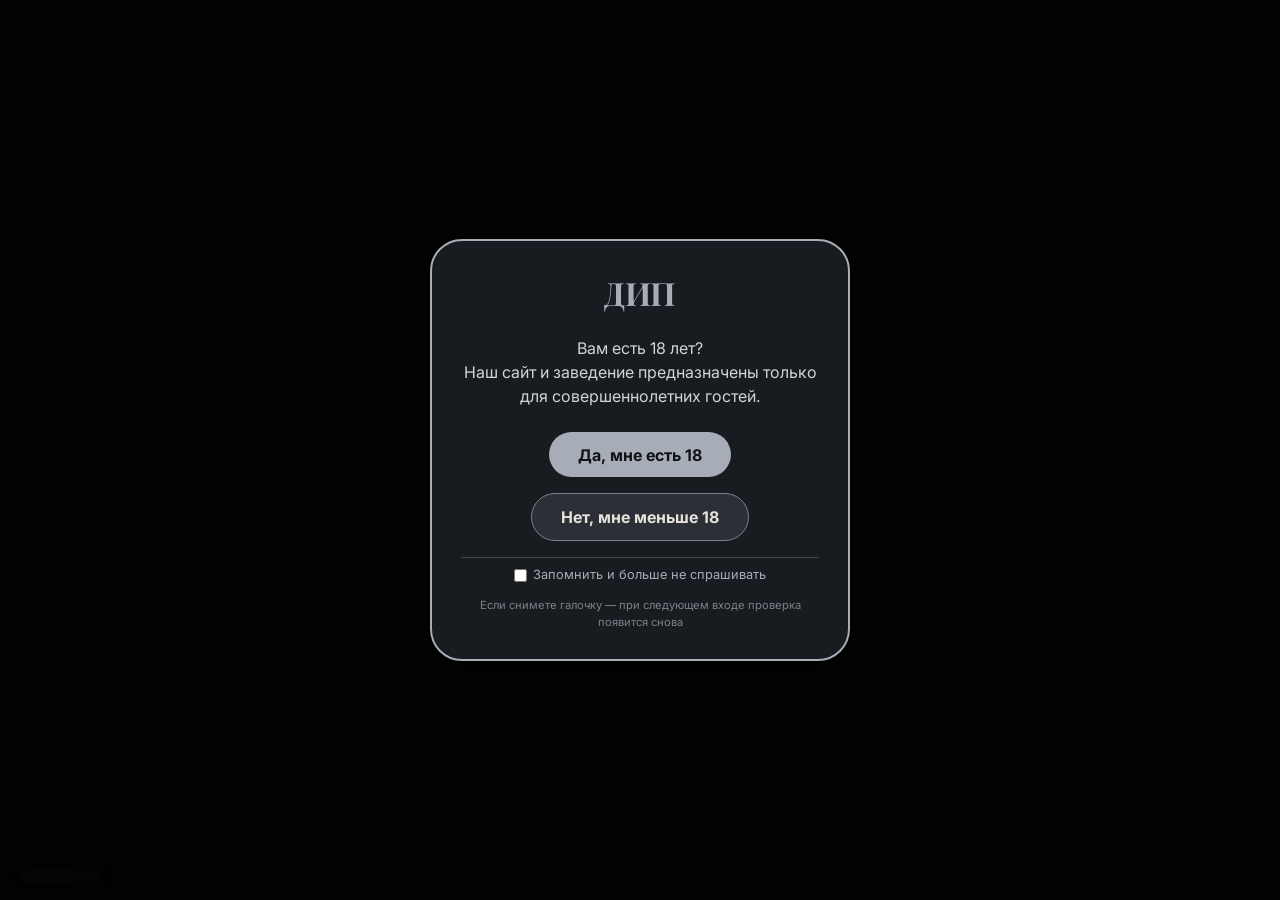
==== index.html @ 75084555 "Update index.html" ====
<!DOCTYPE html>
<html lang="ru">
<head>
    <meta charset="UTF-8">
    <meta name="viewport" content="width=device-width, initial-scale=1.0, user-scalable=yes, viewport-fit=cover">
    <title>ДИП | Атмосферная кальянная в Кропоткине на Красной улице, 168/1</title>
    
  
    <link rel="icon" href="/дипng.png" type="image/x-icon">
    <link rel="shortcut icon" href="/дипng.png">
    <!-- ========================= -->

    <meta name="description" content="ДИП — атмосферная кальянная в Кропоткине на Красной улице, 168/1. Ароматные миксы, чай, уют. Бронируйте стол онлайн. Лучшие кальяны в Кропоткине.">
    <meta name="keywords" content="ДИП, Кропоткин, Красная улица, бронирование, чай, меню, кальянная, кальяны Кропоткин, лучшая кальянная Кропоткин">
    
    <link href="https://fonts.googleapis.com/css2?family=Inter:opsz,wght@14..32,300;14..32,400;14..32,500;14..32,600;14..32,700;14..32,800&family=Playfair+Display:ital,wght@0,400;0,500;0,600;0,700;0,800;0,900;1,400&display=swap" rel="stylesheet">
    <link rel="stylesheet" href="style.css">
</head>
<div class="grain-overlay"></div>
<div class="toast-message" id="toastMsg"></div>
<div class="security-note" id="securityNote">HTTPS: </div>
<div class="settings-icon" id="settingsIcon">Настройки 18+</div>

<!-- Модальное окно 18+ -->
<div id="ageModal" class="modal">
    <div class="modal-content">
        <h3>ДИП</h3>
        <p>Вам есть 18 лет?<br>Наш сайт и заведение предназначены только для совершеннолетних гостей.</p>
        <div class="age-buttons">
            <button id="ageYesBtn" class="age-btn yes">Да, мне есть 18</button>
            <button id="ageNoBtn" class="age-btn no">Нет, мне меньше 18</button>
        </div>
        <div class="checkbox-settings">
            <label>
                <input type="checkbox" id="dontAskAgainCheckbox"> 
                Запомнить и больше не спрашивать
            </label>
        </div>
        <div style="margin-top: 0.8rem; font-size: 0.7rem; color: #7C828A;">
            Если снимете галочку — при следующем входе проверка появится снова
        </div>
    </div>
</div>

<!-- Модальное окно деталей меню -->
<div id="menuDetailModal" class="menu-detail-modal">
    <div class="menu-detail-content">
        <span class="menu-detail-close" id="menuDetailClose">&times;</span>
        <h3 id="modalItemName">Название</h3>
        <div class="detail-price" id="modalItemPrice">0₽</div>
        <div class="detail-composition"><strong>Состав:</strong><br><span id="modalItemComposition">-</span></div>
        <div id="modalItemDesc" style="color: #7C828A; margin-top: 0.5rem;"></div>
        <button class="btn-outline" style="margin-top: 1rem;" onclick="closeMenuDetailModal()">Закрыть</button>
    </div>
</div>

<!-- Полноэкранный просмотр -->
<div class="fullscreen-overlay" id="fullscreenOverlay">
    <span class="fullscreen-close" id="fullscreenClose">&times;</span>
    <span class="fullscreen-nav prev-fs" id="fullscreenPrev">←</span>
    <img src="" alt="" id="fullscreenImage">
    <span class="fullscreen-nav next-fs" id="fullscreenNext">→</span>
    <div class="fullscreen-counter" id="fullscreenCounter">1 / 4</div>
</div>

<!-- Политика конфиденциальности -->
<div id="privacyModal" class="modal">
    <div class="modal-content">
        <span class="close-modal" style="float: right; font-size: 1.5rem; cursor: pointer;" id="closeModal">&times;</span>
        <h3 style="margin-top: 0;">Политика конфиденциальности</h3>
        <p><strong>1. Какие данные мы собираем</strong><br>Для бронирования стола мы запрашиваем количество гостей и желаемое время.</p>
        <p><strong>2. Цель обработки</strong><br>Ваши данные используются только для обработки заявки на бронирование.</p>
        <p><strong>3. Как происходит бронирование</strong><br>После заполнения формы вы связываетесь с менеджером в Telegram для подтверждения.</p>
        <p><strong>4. Ваши права</strong><br>Вы можете запросить удаление ваших данных, написав менеджеру в Telegram.</p>
        <p><strong>Контакты:</strong> Telegram: <a href="https://t.me/deep_hookah" target="_blank">@deep_hookah</a></p>
    </div>
</div>

<!-- ОСНОВНОЙ КОНТЕЙНЕР -->
<div class="container" id="mainContainer" style="display: none;">
    <div class="nav-bar">
        <button class="nav-link active" data-page="main">ГЛАВНАЯ</button>
        <button class="nav-link" data-page="menu">МЕНЮ</button>
        <button class="nav-link" data-page="booking">БРОНЬ</button>
        <button class="nav-link" data-page="reviews">ОТЗЫВЫ</button>
        <button class="nav-link" data-page="contacts">КОНТАКТЫ</button>
    </div>

    <!-- ГЛАВНАЯ -->
    <div id="main-page" class="page active-page">
        <div style="display: flex; flex-direction: column; align-items: flex-start; gap: 0.2rem; margin-bottom: 0.5rem;">
            <div class="brand-logo" id="brandLogo">ДИП</div>
            <div class="subtitle">г. Кропоткин, Красная ул., 168/1</div>
        </div>
        
        <div class="slider-container">
            <div class="slider" id="slider">
                <div class="slide" data-full-img="https://avatars.mds.yandex.net/get-altay/14185024/2a000001941925734eb98261248330c551d2/XXXL">
                    <img src="https://avatars.mds.yandex.net/get-altay/14185024/2a000001941925734eb98261248330c551d2/XXXL" alt="ДИП интерьер">
                    <div class="slide-number">1/4</div>
                </div>
                <div class="slide" data-full-img="https://avatars.mds.yandex.net/get-altay/19876101/2a0000019b6140feb2f1da048375cad4f29b/XXXL">
                    <img src="https://avatars.mds.yandex.net/get-altay/19876101/2a0000019b6140feb2f1da048375cad4f29b/XXXL" alt="ДИП уют">
                    <div class="slide-number">2/4</div>
                </div>
                <div class="slide" data-full-img="https://avatars.mds.yandex.net/get-altay/15285359/2a00000193fd7f74f0211baaa065ed0f89fa/XXXL">
                    <img src="https://avatars.mds.yandex.net/get-altay/15285359/2a00000193fd7f74f0211baaa065ed0f89fa/XXXL" alt="ДИП коктейли">
                    <div class="slide-number">3/4</div>
                </div>
                <div class="slide" data-full-img="https://avatars.mds.yandex.net/get-altay/6550540/2a00000190033b7467aa842830aa42f1ffc9/XXXL">
                    <img src="https://avatars.mds.yandex.net/get-altay/6550540/2a00000190033b7467aa842830aa42f1ffc9/XXXL" alt="ДИП атмосфера">
                    <div class="slide-number">4/4</div>
                </div>
            </div>
            <button class="slider-btn prev" id="prevSlide">←</button>
            <button class="slider-btn next" id="nextSlide">→</button>
            <div class="dots" id="dotsContainer"></div>
        </div>
        
        <div class="info-card">
            <p style="font-size: clamp(1rem, 4vw, 1.3rem); font-weight: 500;">
                ДИП — это не просто место, это состояние. Уютный полумрак, приглушённый свет, комфортные зоны для отдыха. Здесь своя энергетика и ортодоксальный подход к кальянам и чаю.
            </p>
            <div style="margin-top: 1rem; display: flex; flex-wrap: wrap; gap: 0.5rem;">
                <button class="btn-outline" data-nav="menu">ПОСМОТРЕТЬ МЕНЮ</button>
                <button class="btn-outline" data-nav="booking">ЗАБРОНИРОВАТЬ СТОЛ</button>
            </div>
        </div>
        
        <div class="info-grid-inline">
            <div class="info-card">
                <h3>Атмосфера</h3>
                <p class="secondary-text">
                    ДИП — это не просто место, это состояние. 
                    Уютный полумрак, приглушённый свет, 
                    комфортные зоны для отдыха. 
                    Вайб, который хочется сохранить в памяти.
                </p>
            </div>
            <div class="info-card">
                <h3>Ароматный микс</h3>
                <p class="secondary-text">
                    Большой выбор ароматных миксов, чайная карта, 
                    авторские лимонады. Уделяем внимание каждой детали.
                </p>
            </div>
        </div>
        
        <div class="divider"></div>
        
        <div class="hours-section glass-card" data-nav="contacts">
            <div style="display:flex; justify-content:center; gap:1rem; flex-wrap:wrap;">
                <span>ЕЖЕДНЕВНО 17:00 - 00:00</span>
            </div>
            <div class="secondary-text" style="margin-top:0.5rem;">г. Кропоткин, Красная ул., 168/1</div>
        </div>
    </div>

    <!-- МЕНЮ -->
    <div id="menu-page" class="page">
        <h2>Наше меню</h2>
        <p class="secondary-text" style="margin-bottom: 1rem;">Нажмите на любое блюдо, чтобы узнать состав и детали</p>
        
        <div class="search-container">
            <input type="text" id="searchInput" class="search-input" placeholder="Поиск по меню (например: 'улун', 'фрукт', 'кальян')...">
        </div>
        
        <div class="menu-grid" id="menuGrid"></div>
        <div class="info-card" style="text-align: center;">
            <button class="btn-outline" data-nav="booking" style="margin-top: 0.8rem;">Забронировать стол →</button>
        </div>
    </div>

    <!-- БРОНИРОВАНИЕ -->
    <div id="booking-page" class="page">
        <h2>Бронирование стола <span class="telegram-badge">связь с менеджером</span></h2>
        <div class="info-card" style="max-width: 500px; margin: 0 auto;">
            <div class="booking-form">
                <label>Дата *</label>
                <input type="date" id="bookDate" value="">
                <label>Желаемое время *</label>
                <input type="text" id="bookTime" placeholder="например, 20:00" maxlength="10">
                <div style="font-size: 0.7rem; color: #7C828A; margin-top: 4px;">Работаем с 17:00 до 00:00</div>
                <label>Количество гостей *</label>
                <input type="number" id="bookGuests" placeholder="2" min="1" max="20">
                <div class="captcha-container">
                    <span class="captcha-question" id="captchaQuestion">5 + 3 = ?</span>
                    <input type="number" id="captchaInput" class="captcha-input" placeholder="Ответ" style="width: 80px;">
                    <button type="button" class="captcha-refresh" id="refreshCaptcha">⟳</button>
                </div>
                <label class="checkbox-label">
                    <input type="checkbox" id="agreeCheckbox"> 
                    Я принимаю <span class="privacy-link" id="privacyLink">условия обработки данных</span>
                </label>
                <div style="margin-top: 1rem;">
                    <button class="manager-btn" id="sendToTelegramBtn">ОТПРАВИТЬ ЗАЯВКУ В TELEGRAM</button>
                </div>
                <div id="bookingMessage" style="margin-top: 0.8rem; font-size: 0.85rem; text-align: center;"></div>
            </div>
            <p class="secondary-text" style="margin-top: 0.8rem; text-align: center;">
                Нажмите на кнопку, чтобы перейти в Telegram.<br>
                Сообщение будет автоматически заполнено — останется только отправить.
            </p>
        </div>
    </div>

    <!-- ОТЗЫВЫ -->
    <div id="reviews-page" class="page">
        <h2>Отзывы гостей</h2>
        <div class="info-card" style="text-align: center; margin-bottom: 1.5rem;">
            <div style="font-size: 3rem; margin-bottom: 0.5rem;">★</div>
            <p style="font-size: 2rem; font-weight: 700;">4,5</p>
            <p class="secondary-text">Средняя оценка на Яндекс.Картах</p>
            <div style="margin-top: 1rem;">
                <span class="telegram-badge" style="background: rgba(255,184,59,0.2); border-color: #FFB83B;">★ ★ ★ ★ ☆</span>
            </div>
        </div>
        <div class="reviews-grid" id="reviewsContainer"></div>
        <div class="info-card" style="text-align:center;">
            <a href="https://yandex.ru/maps/org/deep/126677960348/reviews/" target="_blank" class="yandex-link" rel="noopener noreferrer" style="margin-top: 0;">
                Смотреть все отзывы на Яндекс.Картах →
            </a>
            <div class="divider" style="margin: 1rem 0;"></div>
            <button class="btn-outline" data-nav="booking">Забронировать стол →</button>
        </div>
    </div>

    <!-- КОНТАКТЫ -->
    <div id="contacts-page" class="page">
        <h2>Как нас найти</h2>
        <div class="info-card">
            <p><strong>Адрес:</strong> г. Кропоткин, Красная ул., 168/1</p>
            <p><strong> Телефон:</strong> <a href="tel:+79292728595" style="color: #ffffff; font-weight: 600; font-size: 18px; text-decoration: none;">8 (928) 272-85-95</a></p>
            <p><strong>Telegram менеджер:</strong> <a href="https://t.me/deep_hookah" target="_blank" class="contact-link">@deep_hookah</a></p>
            <div class="divider"></div>
            <div class="how-to-get-photo">
                <img class="how-to-get-img" id="directionPhoto" 
                     src="https://sun9-82.userapi.com/s/v1/ig2/HA5X3Ztq0WaPcdgytb7wfC2t2LuV_-0MG5eYkM0hyf3ti7tSFFXqoZeG-AsmFBpUyrd2lzv7AtMTRtUpi_1R_yXy.jpg?quality=95&as=32x36,48x53,72x80,108x120,160x178,240x267,360x401,480x534,540x601,640x712,720x801,1080x1202&from=bu&u=XtJdTsWzU1fJINNhaPY0pg_bnANSggXImHYQHOqYUlE&cs=1080x0" 
                     alt="ДИП на карте" 
                     title="Нажмите для увеличения">
            </div>
            
            <div class="direction-list">
    <div class="dir-item">
        <span class="dir-num">1</span>
        <span class="dir-text">Ориентир — здание с вывеской «ДИП» на фасаде. Ищите нас за <strong>клумбой с цветочными часами</strong>.</span>
    </div>

    <div class="dir-item">
        <span class="dir-num">2</span>
        <span class="dir-text">Рядом находится остановка <strong>«Ворошилова»</strong>, от неё буквально 1 минута пешком.</span>
    </div>

    <div class="dir-item">
        <span class="dir-num">3</span>
        <span class="dir-text">Если возникнут сложности — напишите менеджеру в Telegram, поможем!</span>
    </div>
</div>

            <div>
                <h3>Карта проезда</h3>
                <div class="map-wrapper" id="mapWrapper" title="Открыть в Яндекс.Картах с отзывами">
                    <iframe 
                        src="https://yandex.ru/map-widget/v1/?um=constructor%3A8d4a5f6b7c8d9e0f1a2b3c4d5e6f7a8b9c0d1e2f3a4b5c6d7e8f9a0b1c2d3e4f5&source=constructor&mode=search&text=Красная%20ул.%20168%2F1%20Кропоткин&z=17" 
                        loading="lazy"
                        id="mapIframe">
                    </iframe>
                    <div class="map-overlay-hint">Открыть в Яндекс.Картах — смотреть отзывы</div>
                </div>
                <p class="secondary-text" style="margin-top: 0.5rem;">г. Кропоткин, Красная ул., 168/1</p>
            </div>
        </div>
        <div class="hours-section glass-card" style="margin-top: 1rem;">
            <div>Ежедневно: 17:00 – 00:00</div>
        </div>
    </div>
    
    <footer>
        <div>© ДИП — ортодоксальная кальянная в Кропоткине</div>
        <div class="secondary-text">✦ Кальяны, чай, уют, вайб ✦</div>
        <div class="seo-keywords">
            Кальянная Кропоткин | ДИП | Кальяны Кропоткин | Лучшая кальянная на Красной улице
        </div>
    </footer>
</div>

<script src="data.js"></script>
<script src="script.js"></script>
</body>
</html>
---- style.css ----
* { margin: 0; padding: 0; box-sizing: border-box; }
body { background-color: #101214; color: #E5E2DC; font-family: 'Inter', system-ui, sans-serif; line-height: 1.45; overflow-x: hidden; }
h1, h2, h3, .btn-outline, .nav-link { font-family: 'Inter', sans-serif; letter-spacing: -0.01em; }

.brand-logo {
    font-family: 'Playfair Display', serif;
    font-weight: 900;
    font-size: clamp(2.8rem, 10vw, 5rem);
    letter-spacing: -0.02em;
    background: linear-gradient(135deg, #FFFFFF 0%, #A6ADB7 100%);
    background-clip: text;
    -webkit-background-clip: text;
    color: transparent;
    display: inline-block;
    margin-bottom: 0.2rem;
    cursor: pointer;
    user-select: none;
}

h2 { font-size: clamp(1.3rem, 5vw, 1.9rem); font-weight: 700; border-left: 4px solid #A6ADB7; padding-left: 0.8rem; margin-bottom: 1rem; }
.subtitle { font-size: clamp(0.9rem, 3.5vw, 1.2rem); color: #7C828A; }
.secondary-text { color: #D0D3D8; font-size: clamp(0.8rem, 3vw, 0.95rem); }

.search-container { margin-bottom: 1.5rem; }
.search-input {
    width: 100%;
    padding: 12px 16px;
    background: rgba(24,27,31,0.8);
    border: 1px solid #A6ADB7;
    border-radius: 40px;
    color: #E5E2DC;
    font-family: 'Inter', sans-serif;
    font-size: 0.9rem;
    transition: all 0.3s ease;
}
.search-input:focus {
    outline: none;
    border-color: #A6ADB7;
    box-shadow: 0 0 0 2px rgba(166,173,183,0.3);
}
.search-input::placeholder { color: #7C828A; }
.no-results {
    text-align: center;
    padding: 2rem;
    color: #7C828A;
    grid-column: 1 / -1;
}

.seo-keywords {
    margin-top: 0.5rem;
    font-size: 0.6rem;
    color: #4a4f56;
    letter-spacing: 0.5px;
    opacity: 0.7;
}

.grain-overlay { position: fixed; top: 0; left: 0; width: 100%; height: 100%; pointer-events: none; z-index: 999; opacity: 0.035; background-image: url("data:image/svg+xml,%3Csvg viewBox='0 0 200 200' xmlns='http://www.w3.org/2000/svg'%3E%3Cfilter id='noise'%3E%3CfeTurbulence type='fractalNoise' baseFrequency='0.65' numOctaves='3' stitchTiles='stitch'/%3E%3C/filter%3E%3Crect width='100%25' height='100%25' filter='url(%23noise)'/%3E%3C/svg%3E"); background-repeat: repeat; background-size: 180px; mix-blend-mode: overlay; }

.container { max-width: 1200px; margin: 0 auto; padding: clamp(0.8rem, 3vw, 2rem) clamp(1rem, 4vw, 1.8rem) clamp(2rem, 5vw, 4rem); position: relative; }

.slider-container { 
    position: relative; 
    width: 100%; 
    border-radius: 24px; 
    overflow: hidden; 
    margin: 1.5rem 0 2rem 0; 
    box-shadow: 0 12px 32px rgba(0,0,0,0.4); 
    background: #0A0C10;
    aspect-ratio: 1920 / 450;
    max-height: 450px;
}
.slider { display: flex; transition: transform 0.5s cubic-bezier(0.4, 0, 0.2, 1); width: 100%; height: 100%; }
.slide { min-width: 100%; height: 100%; position: relative; cursor: pointer; }
.slide img { width: 100%; height: 100%; object-fit: cover; object-position: center; display: block; transition: filter 0.3s ease; }
.slide:hover img { filter: brightness(1.1); }
.slide::after {
    content: "🔍";
    position: absolute;
    top: 50%;
    left: 50%;
    transform: translate(-50%, -50%) scale(0);
    font-size: 2rem;
    color: white;
    background: rgba(0,0,0,0.6);
    backdrop-filter: blur(4px);
    width: 60px;
    height: 60px;
    border-radius: 50%;
    display: flex;
    align-items: center;
    justify-content: center;
    transition: transform 0.3s ease;
    pointer-events: none;
    z-index: 5;
}
.slide:hover::after { transform: translate(-50%, -50%) scale(1); }
.slide-number { position: absolute; bottom: 12px; right: 16px; background: rgba(0,0,0,0.6); backdrop-filter: blur(4px); padding: 4px 12px; border-radius: 30px; font-size: 0.75rem; z-index: 2; font-weight: 500; color: #E5E2DC; pointer-events: none; }
.slider-btn { position: absolute; top: 50%; transform: translateY(-50%); background: rgba(0,0,0,0.6); backdrop-filter: blur(8px); border: 1px solid rgba(166,173,183,0.6); color: white; padding: clamp(8px, 2vw, 14px) clamp(14px, 3vw, 22px); cursor: pointer; border-radius: 50px; z-index: 10; transition: 0.25s ease; font-size: clamp(1rem, 3vw, 1.3rem); font-weight: bold; }
.slider-btn:hover { background: #A6ADB7; color: #101214; transform: translateY(-50%) scale(1.05); border-color: #A6ADB7; }
.prev { left: 20px; } .next { right: 20px; }
.dots { text-align: center; padding: 10px; position: absolute; bottom: 8px; width: 100%; z-index: 10; pointer-events: none; }
.dot { display: inline-block; width: clamp(8px, 2vw, 12px); height: clamp(8px, 2vw, 12px); margin: 0 6px; background: rgba(166,173,183,0.5); border-radius: 50%; cursor: pointer; transition: 0.2s ease; pointer-events: auto; }
.dot.active { background: #E5E2DC; transform: scale(1.2); box-shadow: 0 0 6px rgba(229,226,220,0.5); }

.fullscreen-overlay {
    display: none;
    position: fixed;
    top: 0;
    left: 0;
    width: 100%;
    height: 100%;
    background: rgba(0,0,0,0.95);
    z-index: 10000;
    justify-content: center;
    align-items: center;
    cursor: zoom-out;
    backdrop-filter: blur(8px);
}
.fullscreen-overlay.active { display: flex; }
.fullscreen-overlay img { max-width: 95vw; max-height: 95vh; object-fit: contain; border-radius: 12px; cursor: default; }
.fullscreen-close { position: absolute; top: 20px; right: 30px; font-size: 2.5rem; color: #A6ADB7; cursor: pointer; z-index: 10001; background: rgba(0,0,0,0.5); width: 50px; height: 50px; border-radius: 50%; display: flex; align-items: center; justify-content: center; transition: 0.2s; }
.fullscreen-close:hover { background: rgba(166,173,183,0.4); color: white; }
.fullscreen-counter { position: absolute; bottom: 30px; left: 50%; transform: translateX(-50%); background: rgba(0,0,0,0.7); color: #E5E2DC; padding: 6px 18px; border-radius: 30px; font-size: 0.9rem; z-index: 10001; }
.fullscreen-nav { position: absolute; top: 50%; transform: translateY(-50%); font-size: 2rem; color: white; cursor: pointer; z-index: 10001; background: rgba(0,0,0,0.5); width: 50px; height: 50px; border-radius: 50%; display: flex; align-items: center; justify-content: center; transition: 0.2s; user-select: none; }
.fullscreen-nav:hover { background: rgba(166,173,183,0.4); }
.fullscreen-nav.prev-fs { left: 20px; }
.fullscreen-nav.next-fs { right: 20px; }

@media (max-width: 1024px) { .slider-container { aspect-ratio: 16 / 3.5; max-height: 320px; } }
@media (max-width: 768px) { .slider-container { aspect-ratio: 16 / 4; max-height: 240px; border-radius: 18px; } .slider-btn { padding: 5px 12px; font-size: 0.9rem; } .prev { left: 10px; } .next { right: 10px; } }
@media (max-width: 480px) { .slider-container { aspect-ratio: 16 / 4.5; max-height: 160px; border-radius: 14px; margin: 1rem 0; } .slide-number { font-size: 0.6rem; padding: 2px 8px; bottom: 6px; right: 8px; } .dots { padding: 4px; bottom: 2px; } .dot { width: 6px; height: 6px; margin: 0 3px; } }

.glass-card, .info-card, .review-card, .menu-category { backdrop-filter: blur(2px); background: rgba(24, 27, 31, 0.55); border: 1px solid rgba(166, 173, 183, 0.2); border-radius: 24px; transition: all 0.25s ease; }

.btn-outline { background: transparent; border: 1.5px solid #A6ADB7; color: #E5E2DC; padding: 0.6rem 1.2rem; border-radius: 40px; font-weight: 500; font-size: clamp(0.75rem, 3vw, 0.9rem); cursor: pointer; display: inline-block; text-align: center; transition: 0.25s; text-decoration: none; }
.btn-outline:hover { background: #A6ADB7; color: #101214; transform: scale(0.97); box-shadow: 0 0 12px rgba(166, 173, 183, 0.3); }

.reviews-grid { display: grid; grid-template-columns: repeat(auto-fit, minmax(280px, 1fr)); gap: 1.5rem; margin: 2rem 0; }
.review-card { padding: 1.2rem; background: rgba(24,27,31,0.6); }
.review-header { display: flex; align-items: center; gap: 10px; margin-bottom: 10px; }
.review-avatar { width: 40px; height: 40px; border-radius: 50%; background: #A6ADB7; display: flex; align-items: center; justify-content: center; font-weight: bold; color: #101214; font-size: 1rem; }
.review-rating { color: #FFB83B; letter-spacing: 1px; font-size: 0.8rem; }
.review-text { font-size: 0.85rem; line-height: 1.4; margin-top: 6px; }
.review-date { font-size: 0.7rem; color: #7C828A; margin-top: 6px; }

.booking-form input, .booking-form input[type="date"] { width: 100%; background: rgba(24,27,31,0.8); border: 1px solid #A6ADB7; padding: 10px 12px; border-radius: 20px; color: #E5E2DC; margin-top: 6px; font-family: inherit; font-size: 0.9rem; }
.booking-form input[type="date"]::-webkit-calendar-picker-indicator { filter: invert(0.7); cursor: pointer; }
.info-card { padding: 1.2rem; margin-bottom: 1rem; }

.nav-bar { display: flex; gap: 0.5rem; flex-wrap: wrap; justify-content: center; margin-bottom: 1.5rem; padding-bottom: 0.8rem; border-bottom: 1px solid rgba(166,173,183,0.3); }
.nav-link { background: none; border: none; color: #7C828A; font-weight: 500; cursor: pointer; padding: 0.4rem 0.6rem; font-size: clamp(0.7rem, 3vw, 0.95rem); border-bottom: 2px solid transparent; transition: 0.2s; white-space: nowrap; }
.nav-link.active, .nav-link:hover { color: #E5E2DC; border-bottom-color: #A6ADB7; }

.page { display: none; animation: fade 0.3s ease; }
.page.active-page { display: block; }
@keyframes fade { from { opacity: 0; transform: translateY(8px); } to { opacity: 1; transform: translateY(0); } }

footer { margin-top: 2rem; text-align: center; font-size: 0.7rem; color: #7C828A; border-top: 1px solid rgba(166, 173, 183, 0.2); padding-top: 1.5rem; }
.contact-link { color: #A6ADB7; text-decoration: none; border-bottom: 1px dashed; font-size: 0.9rem; }

.info-grid-inline { display: grid; grid-template-columns: repeat(auto-fit, minmax(250px, 1fr)); gap: 1rem; margin: 1.5rem 0; }
.checkbox-label { display: flex; align-items: center; gap: 8px; margin-top: 0.8rem; font-size: 0.8rem; color: #A6ADB7; cursor: pointer; }
.checkbox-label input { width: 16px; height: 16px; accent-color: #A6ADB7; }
.telegram-badge { background: rgba(0,136,204,0.2); border: 1px solid #0088cc; border-radius: 40px; padding: 0.2rem 0.6rem; font-size: 0.65rem; display: inline-block; margin-left: 0.5rem; white-space: nowrap; }

.menu-grid { display: grid; grid-template-columns: repeat(auto-fit, minmax(300px, 1fr)); gap: 1.5rem; margin: 2rem 0; }
.menu-category { padding: 1.2rem; transition: transform 0.3s ease; }
.menu-category:hover { transform: translateY(-3px); background: rgba(36, 40, 46, 0.7); }
.menu-category h3 { font-size: clamp(1.2rem, 4vw, 1.5rem); margin-bottom: 1rem; color: #A6ADB7; border-bottom: 2px solid rgba(166,173,183,0.3); padding-bottom: 0.4rem; display: inline-block; }
.menu-img { width: 100%; height: clamp(120px, 25vw, 160px); object-fit: cover; border-radius: 16px; margin: 0.8rem 0; border: 1px solid rgba(166,173,183,0.2); transition: all 0.3s ease; cursor: pointer; }
.menu-img:hover { transform: scale(1.01); border-color: #A6ADB7; }
.menu-item { display: flex; justify-content: space-between; align-items: center; padding: 0.6rem 0; border-bottom: 1px dashed rgba(166,173,183,0.15); cursor: pointer; transition: 0.2s; }
.menu-item:hover { background: rgba(166,173,183,0.1); padding-left: 8px; border-radius: 12px; }
.menu-item-name { font-weight: 500; font-size: clamp(0.8rem, 3vw, 0.95rem); }
.menu-item-price { color: #A6ADB7; font-weight: 600; font-size: clamp(0.8rem, 3vw, 0.95rem); }

.menu-detail-modal {
    display: none;
    position: fixed;
    top: 0;
    left: 0;
    width: 100%;
    height: 100%;
    background: rgba(0,0,0,0.95);
    z-index: 20000;
    justify-content: center;
    align-items: center;
    backdrop-filter: blur(8px);
}
.menu-detail-modal.active { display: flex; }
.menu-detail-content {
    background: #181B1F;
    border: 2px solid #A6ADB7;
    border-radius: 32px;
    padding: 2rem;
    max-width: 500px;
    width: 90%;
    max-height: 80vh;
    overflow-y: auto;
}
.menu-detail-content h3 { color: #A6ADB7; font-size: 1.8rem; margin-bottom: 1rem; }
.menu-detail-content .detail-price { font-size: 1.5rem; color: #FFB83B; margin: 1rem 0; }
.menu-detail-content .detail-composition { background: rgba(0,0,0,0.4); padding: 1rem; border-radius: 20px; margin: 1rem 0; line-height: 1.6; }
.menu-detail-close { float: right; font-size: 2rem; cursor: pointer; color: #A6ADB7; }
.menu-detail-close:hover { color: white; }

.how-to-get-photo {
    width: 100%;
    border-radius: 24px;
    margin: 0 0 1.5rem 0;
    border: 1px solid rgba(166,173,183,0.3);
    transition: all 0.3s ease;
    background: rgba(24,27,31,0.55);
    overflow: hidden;
}
.how-to-get-photo:hover {
    transform: translateY(-3px);
    border-color: #A6ADB7;
}
.how-to-get-img {
    width: 100%;
    height: auto;
    max-height: 280px;
    object-fit: contain;
    display: block;
    transition: all 0.3s ease;
    cursor: pointer;
    background: #0A0C10;
    margin: 0 auto;
}
.how-to-get-img:hover {
    filter: brightness(1.05);
    transform: scale(1.01);
}

.map-wrapper {
    position: relative;
    border-radius: 20px;
    overflow: hidden;
    cursor: pointer;
    border: 1px solid rgba(166,173,183,0.3);
    transition: all 0.3s ease;
    margin-bottom: 1.5rem;
}
.map-wrapper:hover {
    border-color: #A6ADB7;
    box-shadow: 0 8px 24px rgba(166,173,183,0.2);
}
.map-wrapper:hover .map-overlay-hint { opacity: 1; }
.map-overlay-hint {
    position: absolute;
    top: 50%;
    left: 50%;
    transform: translate(-50%, -50%);
    background: rgba(0,0,0,0.75);
    backdrop-filter: blur(4px);
    color: #E5E2DC;
    padding: 12px 24px;
    border-radius: 40px;
    font-size: 0.9rem;
    font-weight: 500;
    pointer-events: none;
    opacity: 0;
    transition: opacity 0.3s ease;
    z-index: 5;
    white-space: nowrap;
}
iframe { 
    width: 100%; 
    height: clamp(200px, 40vw, 350px); 
    border-radius: 20px; 
    border: none;
    pointer-events: none;
}
.hours-section { cursor: pointer; text-align: center; padding: 1rem; }

.yandex-link {
    display: inline-flex;
    align-items: center;
    gap: 8px;
    background: rgba(166,173,183,0.15);
    padding: 8px 16px;
    border-radius: 40px;
    margin-top: 1rem;
    transition: 0.2s;
    text-decoration: none;
    color: #A6ADB7;
    font-size: 0.85rem;
}
.yandex-link:hover { background: rgba(166,173,183,0.3); color: #E5E2DC; }

.divider { height: 1px; background: rgba(166,173,183,0.3); margin: 1rem 0; }

.toast-message {
    position: fixed;
    bottom: 30px;
    left: 50%;
    transform: translateX(-50%);
    background: #181B1F;
    backdrop-filter: blur(12px);
    border: 1px solid #A6ADB7;
    color: #E5E2DC;
    padding: 10px 20px;
    border-radius: 40px;
    font-size: 0.85rem;
    z-index: 2000;
    opacity: 0;
    transition: opacity 0.2s;
    pointer-events: none;
    white-space: nowrap;
}
.toast-message.show { opacity: 1; }
@media (max-width: 500px) { .toast-message { white-space: normal; max-width: 85vw; text-align: center; font-size: 0.75rem; } }

.privacy-link { color: #A6ADB7; text-decoration: underline; cursor: pointer; }

.modal {
    display: none;
    position: fixed;
    top: 0;
    left: 0;
    width: 100%;
    height: 100%;
    background: rgba(0,0,0,0.85);
    z-index: 10000;
    justify-content: center;
    align-items: center;
    backdrop-filter: blur(4px);
}
.modal-content {
    background: #181B1F;
    border: 2px solid #A6ADB7;
    border-radius: 32px;
    padding: 1.8rem;
    max-width: 420px;
    width: 90%;
    text-align: center;
    box-shadow: 0 20px 40px rgba(0,0,0,0.5);
}
.modal-content h3 { color: #A6ADB7; margin-bottom: 1.2rem; font-family: 'Playfair Display', serif; font-size: 2rem; }
.modal-content p { margin-bottom: 1.5rem; font-size: 1rem; line-height: 1.5; color: #D0D3D8; }
.age-buttons { display: flex; gap: 1rem; justify-content: center; margin-top: 0.5rem; flex-wrap: wrap; }
.age-btn { padding: 0.8rem 1.8rem; font-size: 1rem; font-weight: 700; border-radius: 60px; border: none; cursor: pointer; transition: 0.2s; font-family: 'Inter', sans-serif; }
.age-btn.yes { background: #A6ADB7; color: #101214; }
.age-btn.yes:hover { background: #B8C0CC; transform: scale(1.03); }
.age-btn.no { background: #2C2F35; color: #E5E2DC; border: 1px solid #7C828A; }
.age-btn.no:hover { background: #3A3E45; }
.checkbox-settings { margin-top: 1rem; padding-top: 0.5rem; border-top: 1px solid rgba(166,173,183,0.3); display: flex; align-items: center; gap: 10px; justify-content: center; flex-wrap: wrap; }
.checkbox-settings label { font-size: 0.8rem; color: #A6ADB7; cursor: pointer; display: flex; align-items: center; gap: 6px; }

.manager-btn {
    display: flex;
    align-items: center;
    justify-content: center;
    gap: 10px;
    background: linear-gradient(135deg, #0088cc, #006699);
    border: none;
    color: white;
    padding: 0.8rem 1.5rem;
    font-size: 1rem;
    font-weight: 600;
    border-radius: 50px;
    cursor: pointer;
    width: 100%;
    transition: transform 0.2s, opacity 0.2s;
    text-decoration: none;
}
.manager-btn:hover:not(:disabled) { transform: scale(1.02); background: linear-gradient(135deg, #0099dd, #0077aa); }
.manager-btn:disabled { opacity: 0.6; cursor: not-allowed; transform: none; }

.spinner {
    display: inline-block;
    width: 20px;
    height: 20px;
    border: 2px solid rgba(255,255,255,0.3);
    border-radius: 50%;
    border-top-color: white;
    animation: spin 0.8s linear infinite;
    margin-right: 8px;
}
@keyframes spin { to { transform: rotate(360deg); } }

.captcha-container {
    display: flex;
    align-items: center;
    gap: 10px;
    margin-top: 10px;
    flex-wrap: wrap;
}
.captcha-question {
    background: rgba(0,0,0,0.3);
    padding: 8px 12px;
    border-radius: 20px;
    font-weight: 600;
    color: #A6ADB7;
}
.captcha-input { flex: 1; min-width: 80px; margin-top: 0 !important; }
.captcha-refresh {
    background: rgba(166,173,183,0.2);
    border: none;
    color: #A6ADB7;
    padding: 8px 12px;
    border-radius: 20px;
    cursor: pointer;
    transition: 0.2s;
}
.captcha-refresh:hover { background: rgba(166,173,183,0.4); }

.security-note {
    position: fixed;
    bottom: 10px;
    right: 10px;
    background: rgba(0,0,0,0.5);
    padding: 4px 10px;
    border-radius: 20px;
    font-size: 0.6rem;
    color: #7C828A;
    z-index: 100;
    pointer-events: none;
}
.settings-icon {
    position: fixed;
    bottom: 10px;
    left: 10px;
    background: rgba(0,0,0,0.5);
    padding: 6px 12px;
    border-radius: 20px;
    font-size: 0.7rem;
    color: #A6ADB7;
    cursor: pointer;
    z-index: 100;
    transition: 0.2s;
    backdrop-filter: blur(4px);
}
.settings-icon:hover { background: rgba(166,173,183,0.3); color: #E5E2DC; }

/* ========== АДМИН-ПАНЕЛЬ (СКРЫТА, БЕЗ ВИЗУАЛЬНЫХ ИНДИКАТОРОВ) ========== */
.admin-panel {
    display: none;
    position: fixed;
    top: 0;
    left: 0;
    width: 100%;
    height: 100%;
    background: rgba(0,0,0,0.98);
    z-index: 50000;
    justify-content: center;
    align-items: center;
    backdrop-filter: blur(12px);
}

.admin-panel.active {
    display: flex;
}

.admin-panel-content {
    background: #181B1F;
    border: 2px solid #A6ADB7;
    border-radius: 32px;
    width: 90%;
    max-width: 850px;
    max-height: 85vh;
    overflow-y: auto;
    padding: 1.5rem;
}

.admin-header {
    display: flex;
    justify-content: space-between;
    align-items: center;
    margin-bottom: 1.5rem;
    border-bottom: 1px solid rgba(166,173,183,0.3);
    padding-bottom: 0.8rem;
}

.admin-header h2 {
    margin: 0;
    border-left: none;
    padding-left: 0;
    color: #A6ADB7;
}

.admin-close {
    background: none;
    border: none;
    color: #A6ADB7;
    font-size: 2rem;
    cursor: pointer;
    transition: 0.2s;
    padding: 0 10px;
}

.admin-close:hover {
    color: white;
}

.admin-tabs {
    display: flex;
    flex-wrap: wrap;
    gap: 0.5rem;
    margin-bottom: 1.5rem;
    border-bottom: 1px solid rgba(166,173,183,0.3);
    padding-bottom: 0.5rem;
}

.admin-tab {
    background: rgba(166,173,183,0.1);
    border: none;
    padding: 0.5rem 1rem;
    border-radius: 40px;
    color: #A6ADB7;
    cursor: pointer;
    transition: 0.2s;
    font-size: 0.85rem;
}

.admin-tab:hover {
    background: rgba(166,173,183,0.3);
    color: #E5E2DC;
}

.admin-tab.active {
    background: #A6ADB7;
    color: #101214;
}

.admin-tab-content {
    display: none;
}

.admin-tab-content.active {
    display: block;
}

.admin-section {
    padding: 0.5rem 0;
}

.admin-section h3 {
    color: #A6ADB7;
    margin-bottom: 1rem;
    font-size: 1.2rem;
}

.admin-section label {
    display: block;
    margin-top: 1rem;
    margin-bottom: 0.3rem;
    color: #7C828A;
    font-size: 0.85rem;
}

.admin-input, .admin-textarea {
    width: 100%;
    background: rgba(24,27,31,0.9);
    border: 1px solid #A6ADB7;
    border-radius: 12px;
    padding: 8px 12px;
    color: #E5E2DC;
    font-family: 'Inter', sans-serif;
    font-size: 0.9rem;
}

.admin-textarea {
    resize: vertical;
    min-height: 80px;
}

.admin-save-btn, .admin-save-all, .admin-backup-btn, .admin-reset-btn, .admin-add-btn {
    background: linear-gradient(135deg, #A6ADB7, #8A919E);
    border: none;
    color: #101214;
    padding: 10px 20px;
    border-radius: 40px;
    font-weight: 600;
    cursor: pointer;
    margin-top: 1.5rem;
    transition: 0.2s;
    font-size: 0.85rem;
    width: auto;
    display: inline-block;
}

.admin-save-btn:hover, .admin-save-all:hover, .admin-backup-btn:hover {
    transform: scale(1.02);
    background: linear-gradient(135deg, #B8C0CC, #9AA2AF);
}

.admin-reset-btn {
    background: rgba(255,100,100,0.2);
    border: 1px solid #FF8888;
    color: #FF8888;
    margin-left: 1rem;
}

.admin-reset-btn:hover {
    background: rgba(255,100,100,0.4);
    color: white;
}

.admin-add-btn {
    background: rgba(100,255,100,0.2);
    border: 1px solid #8BC34A;
    color: #8BC34A;
}

.admin-add-btn:hover {
    background: rgba(100,255,100,0.4);
    color: white;
}

.admin-hint {
    font-size: 0.75rem;
    color: #7C828A;
    margin-bottom: 1rem;
}

.admin-price-category {
    margin-bottom: 1.5rem;
    padding: 0.8rem;
    background: rgba(24,27,31,0.5);
    border-radius: 16px;
}

.admin-price-category h4 {
    color: #A6ADB7;
    margin-bottom: 0.8rem;
    font-size: 1rem;
}

.admin-price-item {
    display: flex;
    align-items: center;
    justify-content: space-between;
    padding: 0.4rem 0;
    gap: 0.5rem;
    flex-wrap: wrap;
}

.admin-price-item span:first-child {
    flex: 2;
    font-size: 0.85rem;
}

.admin-price-input {
    width: 100px;
    background: rgba(24,27,31,0.9);
    border: 1px solid #A6ADB7;
    border-radius: 8px;
    padding: 4px 8px;
    color: #E5E2DC;
    text-align: center;
}

.admin-slider-item {
    margin-bottom: 1rem;
    padding: 0.5rem;
    background: rgba(24,27,31,0.5);
    border-radius: 12px;
}

.admin-slider-item label {
    display: block;
    margin-bottom: 0.3rem;
    color: #A6ADB7;
    font-size: 0.8rem;
}

.admin-slider-input {
    width: 100%;
    background: rgba(24,27,31,0.9);
    border: 1px solid #A6ADB7;
    border-radius: 8px;
    padding: 6px 10px;
    color: #E5E2DC;
    margin-bottom: 0.5rem;
}

.admin-slider-preview {
    margin-top: 0.3rem;
}

.admin-review-item {
    background: rgba(24,27,31,0.5);
    border-radius: 16px;
    padding: 1rem;
    margin-bottom: 1rem;
}

.admin-review-header {
    display: flex;
    align-items: center;
    gap: 0.5rem;
    margin-bottom: 0.5rem;
    flex-wrap: wrap;
}

.admin-review-name {
    flex: 2;
    background: rgba(24,27,31,0.9);
    border: 1px solid #A6ADB7;
    border-radius: 8px;
    padding: 6px 10px;
    color: #E5E2DC;
}

.admin-review-rating {
    width: 70px;
    background: rgba(24,27,31,0.9);
    border: 1px solid #A6ADB7;
    border-radius: 8px;
    padding: 6px 8px;
    color: #E5E2DC;
}

.admin-review-delete {
    background: rgba(255,100,100,0.2);
    border: 1px solid #FF8888;
    border-radius: 8px;
    padding: 6px 10px;
    cursor: pointer;
    color: #FF8888;
}

.admin-review-delete:hover {
    background: rgba(255,100,100,0.4);
    color: white;
}

.admin-review-text {
    width: 100%;
    background: rgba(24,27,31,0.9);
    border: 1px solid #A6ADB7;
    border-radius: 8px;
    padding: 6px 10px;
    color: #E5E2DC;
    margin: 0.5rem 0;
    resize: vertical;
}

.admin-review-avatar, .admin-review-date {
    background: rgba(24,27,31,0.9);
    border: 1px solid #A6ADB7;
    border-radius: 8px;
    padding: 6px 10px;
    color: #E5E2DC;
    margin-top: 0.3rem;
}

.admin-backup-btn {
    background: rgba(166,173,183,0.2);
    border: 1px solid #A6ADB7;
    color: #A6ADB7;
    margin-right: 0.5rem;
}

/* Скрываем любые потенциальные индикаторы админки */
#adminPanel {
    display: none;
}

#adminPanel.active {
    display: flex;
}

/* Улучшение для очень маленьких экранов */
@media (max-width: 480px) {
    .nav-bar {
        gap: 0.2rem;
    }
    .nav-link {
        padding: 0.3rem 0.4rem;
        font-size: 0.65rem;
    }
    .menu-grid {
        grid-template-columns: 1fr;
        gap: 1rem;
    }
    .info-grid-inline {
        grid-template-columns: 1fr;
        gap: 0.8rem;
    }
    .reviews-grid {
        grid-template-columns: 1fr;
        gap: 1rem;
    }
}

/* ========================================
   ОРИЕНТИРЫ - ЦИФРЫ В КРУЖКАХ
   ======================================== */

.direction-list {
    display: flex;
    flex-direction: column;
    gap: 8px;
    padding: 0;
    margin: 0;
}

.direction-list .dir-item {
    display: flex;
    align-items: flex-start;
    gap: 12px;
    padding: 8px 0;
    font-size: clamp(0.8rem, 2.5vw, 0.95rem);
    line-height: 1.4;
    color: #D0D3D8;
}

.direction-list .dir-num {
    flex-shrink: 0;
    width: 24px;
    height: 24px;
    background: rgba(166, 173, 183, 0.15);
    color: #A6ADB7;
    font-weight: 600;
    font-size: 0.75rem;
    border-radius: 50%;
    display: flex;
    align-items: center;
    justify-content: center;
    border: 1px solid rgba(166, 173, 183, 0.2);
    margin-top: 1px;
}

.direction-list .dir-text {
    flex: 1;
    word-wrap: break-word;
}

.direction-list .dir-text strong {
    color: #E5E2DC;
    font-weight: 600;
}

.dir-footer-simple {
    margin-top: 10px;
    padding: 10px 0 0 0;
    color: #8A909A;
    font-size: clamp(0.7rem, 2.2vw, 0.85rem);
    line-height: 1.5;
    border-top: 1px solid rgba(166, 173, 183, 0.08);
    text-align: center;
}

/* ========================================
   АДАПТИВ ДЛЯ ТЕЛЕФОНОВ
   ======================================== */

@media (max-width: 480px) {
    .direction-list {
        gap: 6px;
    }

    .direction-list .dir-item {
        font-size: 0.75rem;
        line-height: 1.4;
        gap: 10px;
        padding: 6px 0;
    }

    .direction-list .dir-num {
        width: 20px;
        height: 20px;
        font-size: 0.65rem;
        margin-top: 1px;
    }

    .dir-footer-simple {
        font-size: 0.65rem;
        padding: 8px 0 0 0;
        margin-top: 8px;
    }
}

@media (max-width: 380px) {
    .direction-list .dir-item {
        font-size: 0.7rem;
        gap: 8px;
        padding: 4px 0;
    }

    .direction-list .dir-num {
        width: 18px;
        height: 18px;
        font-size: 0.6rem;
    }

    .dir-footer-simple {
        font-size: 0.6rem;
    }
}
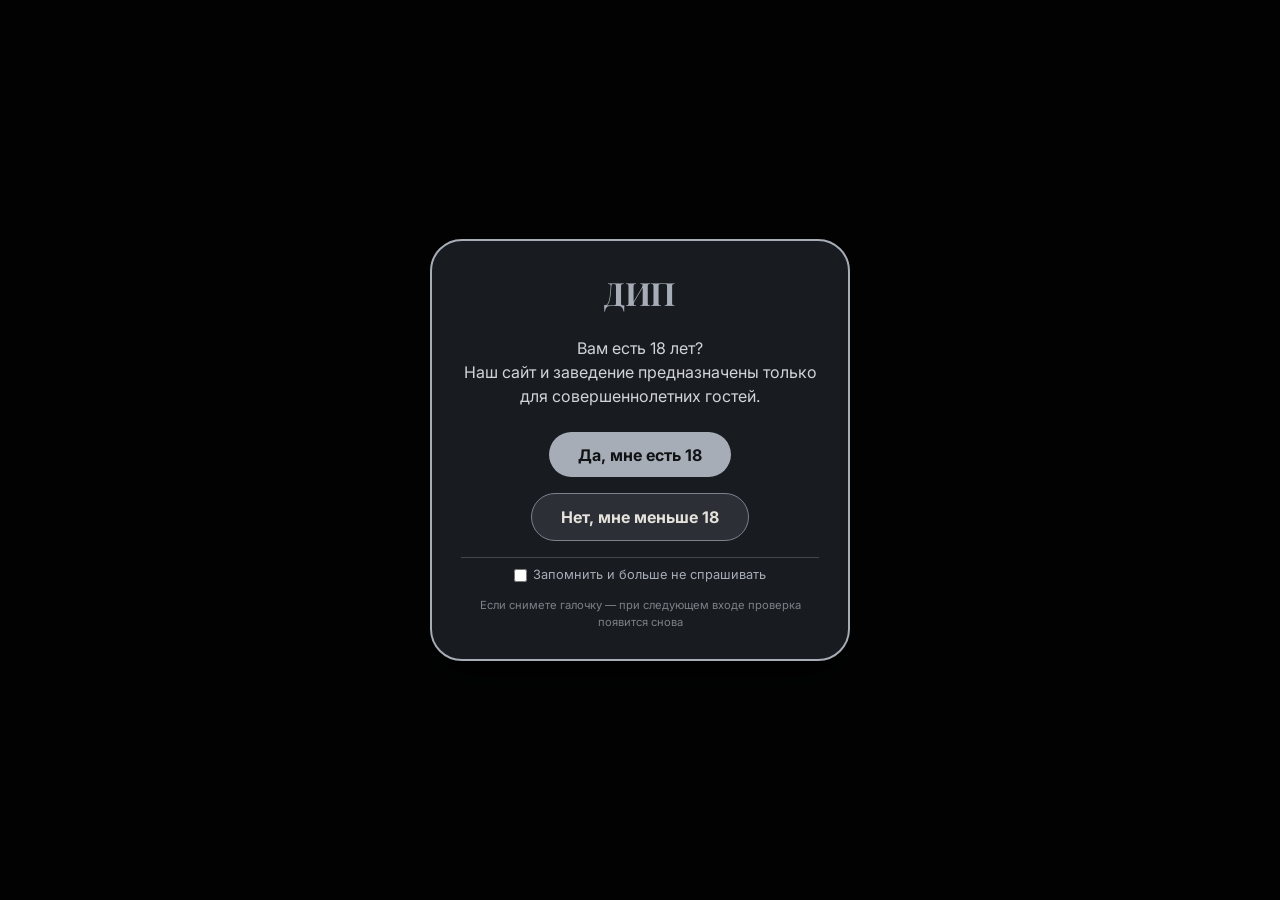
==== commit 98b743dc: "Update index.html" ====
--- a/index.html
+++ b/index.html
@@ -1,4 +1,3 @@
-
 <!DOCTYPE html>
 <html lang="ru">
 <head>
@@ -6,10 +5,9 @@
     <meta name="viewport" content="width=device-width, initial-scale=1.0, user-scalable=yes, viewport-fit=cover">
     <title>ДИП | Атмосферная кальянная в Кропоткине на Красной улице, 168/1</title>
     
-  
-    <link rel="icon" href="/дипng.png" type="image/x-icon">
-    <link rel="shortcut icon" href="/дипng.png">
-    <!-- ========================= -->
+    <!-- ===== ИКОНКА САЙТА (ПАПКА favicon.ico) ===== -->
+    <link rel="icon" href="/favicon.ico/%D0%B4%D0%B8%D0%BFng.png" type="image/png">
+    <!-- ============================================ -->
 
     <meta name="description" content="ДИП — атмосферная кальянная в Кропоткине на Красной улице, 168/1. Ароматные миксы, чай, уют. Бронируйте стол онлайн. Лучшие кальяны в Кропоткине.">
     <meta name="keywords" content="ДИП, Кропоткин, Красная улица, бронирование, чай, меню, кальянная, кальяны Кропоткин, лучшая кальянная Кропоткин">
@@ -17,10 +15,6 @@
     <link href="https://fonts.googleapis.com/css2?family=Inter:opsz,wght@14..32,300;14..32,400;14..32,500;14..32,600;14..32,700;14..32,800&family=Playfair+Display:ital,wght@0,400;0,500;0,600;0,700;0,800;0,900;1,400&display=swap" rel="stylesheet">
     <link rel="stylesheet" href="style.css">
 </head>
-<div class="grain-overlay"></div>
-<div class="toast-message" id="toastMsg"></div>
-<div class="security-note" id="securityNote">HTTPS: </div>
-<div class="settings-icon" id="settingsIcon">Настройки 18+</div>
 
 <!-- Модальное окно 18+ -->
 <div id="ageModal" class="modal">
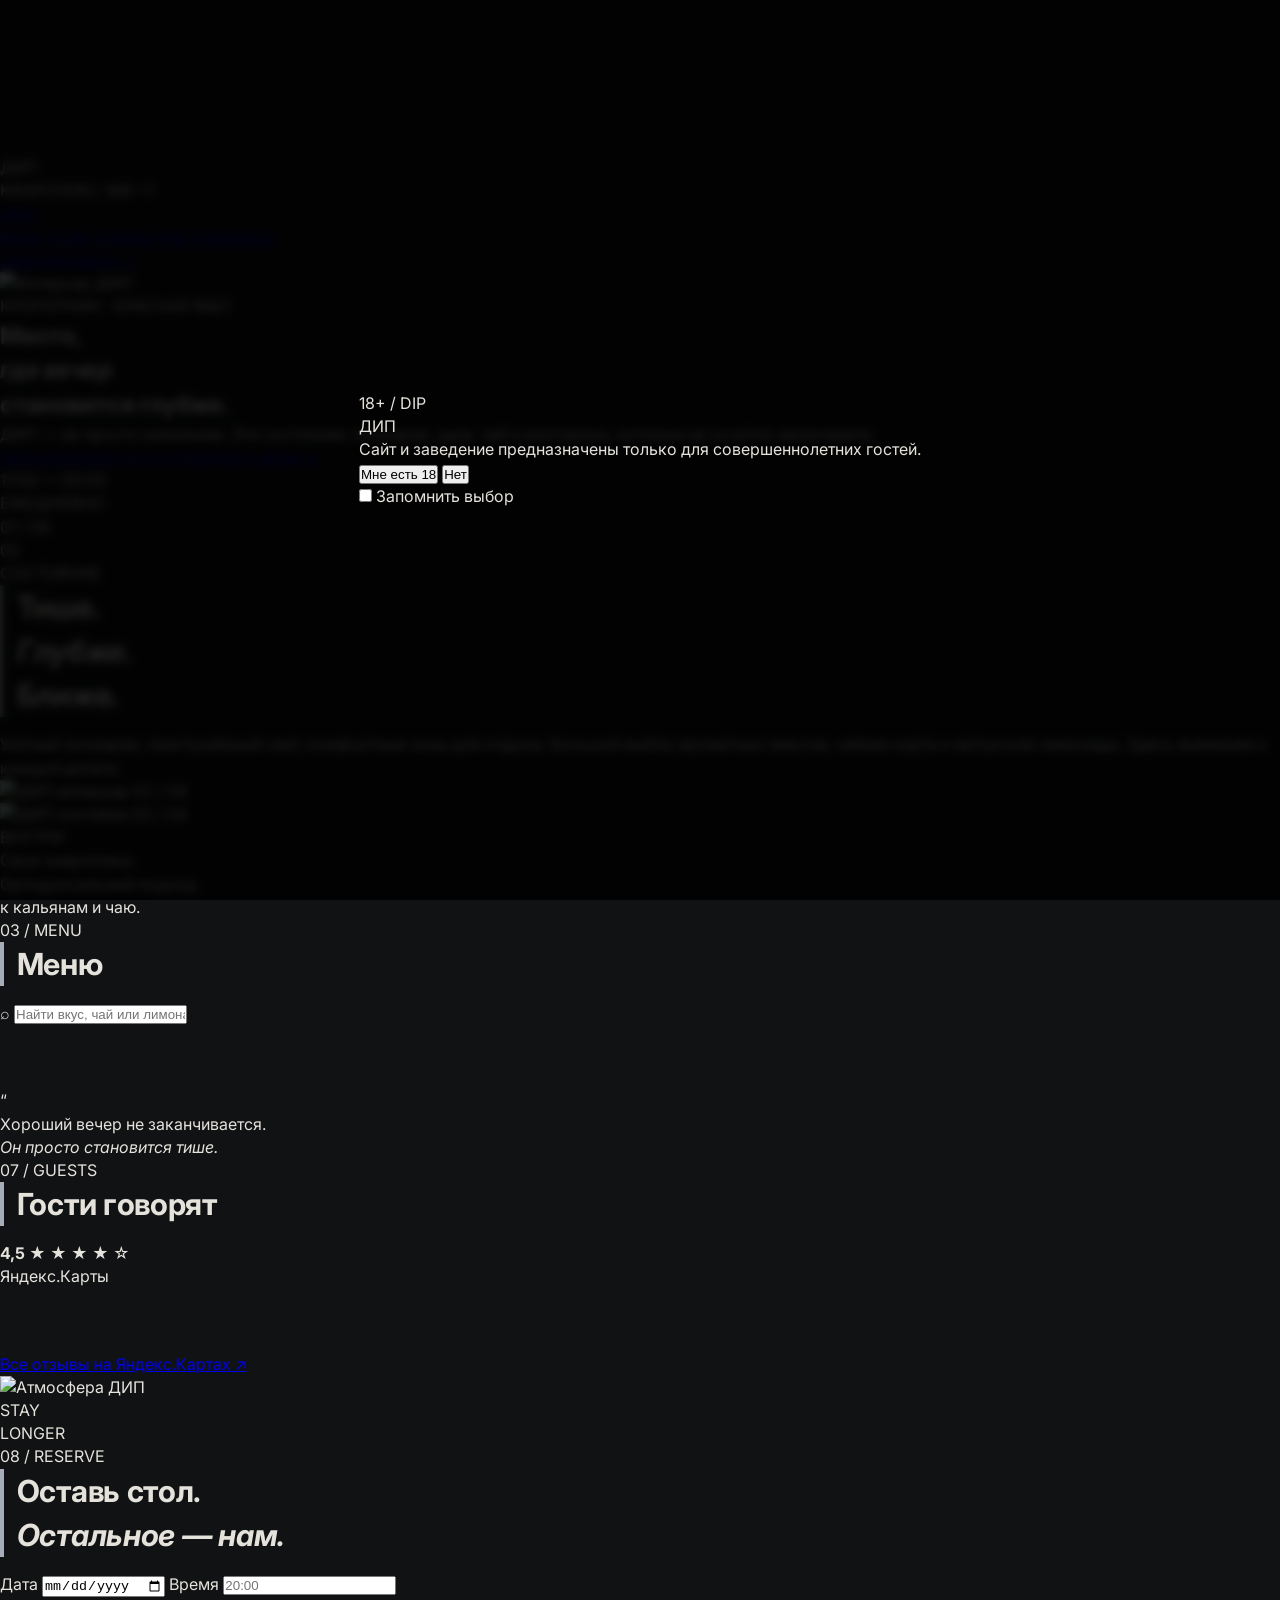
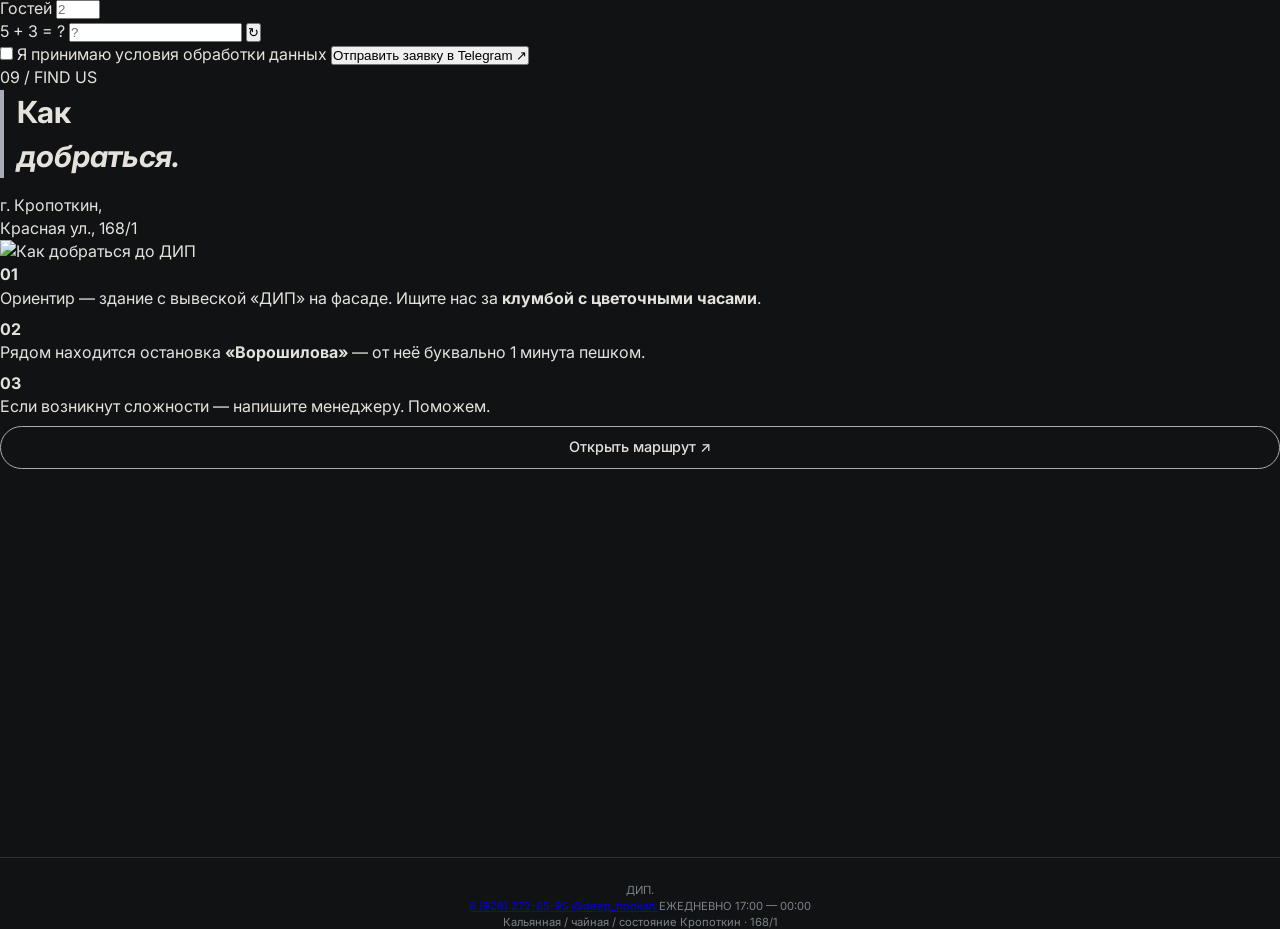
==== commit 135e7824: "Update index.html" ====
--- a/index.html
+++ b/index.html
@@ -1,285 +1,458 @@
-<!DOCTYPE html>
+<!doctype html>
 <html lang="ru">
 <head>
-    <meta charset="UTF-8">
-    <meta name="viewport" content="width=device-width, initial-scale=1.0, user-scalable=yes, viewport-fit=cover">
-    <title>ДИП | Атмосферная кальянная в Кропоткине на Красной улице, 168/1</title>
-    
-    <!-- ===== ИКОНКА САЙТА (ПАПКА favicon.ico) ===== -->
-    <link rel="icon" href="/favicon.ico/%D0%B4%D0%B8%D0%BFng.png" type="image/png">
-    <!-- ============================================ -->
-
-    <meta name="description" content="ДИП — атмосферная кальянная в Кропоткине на Красной улице, 168/1. Ароматные миксы, чай, уют. Бронируйте стол онлайн. Лучшие кальяны в Кропоткине.">
-    <meta name="keywords" content="ДИП, Кропоткин, Красная улица, бронирование, чай, меню, кальянная, кальяны Кропоткин, лучшая кальянная Кропоткин">
-    
-    <link href="https://fonts.googleapis.com/css2?family=Inter:opsz,wght@14..32,300;14..32,400;14..32,500;14..32,600;14..32,700;14..32,800&family=Playfair+Display:ital,wght@0,400;0,500;0,600;0,700;0,800;0,900;1,400&display=swap" rel="stylesheet">
-    <link rel="stylesheet" href="style.css">
+<meta charset="UTF-8">
+<meta name="viewport" content="width=device-width,initial-scale=1,viewport-fit=cover">
+<meta name="description" content="ДИП — атмосферная кальянная в Кропоткине на Красной улице, 168/1. Ароматные миксы, чай, уют. Бронируйте стол онлайн.">
+<title>ДИП — состояние после заката</title>
+<link rel="icon" href="/favicon.ico">
+<link rel="preconnect" href="https://fonts.googleapis.com">
+<link href="https://fonts.googleapis.com/css2?family=DM+Mono:wght@400;500&family=Inter:wght@400;500;600;700;800&family=Playfair+Display:ital,wght@0,500;0,600;0,700;1,500;1,600&display=swap" rel="stylesheet">
+<link rel="stylesheet" href="style.css">
 </head>
 
-<!-- Модальное окно 18+ -->
+<body>
+
+<div class="noise"></div>
+<div class="cursor"><span></span></div>
+<canvas id="smoke"></canvas>
+
 <div id="ageModal" class="modal">
-    <div class="modal-content">
-        <h3>ДИП</h3>
-        <p>Вам есть 18 лет?<br>Наш сайт и заведение предназначены только для совершеннолетних гостей.</p>
-        <div class="age-buttons">
-            <button id="ageYesBtn" class="age-btn yes">Да, мне есть 18</button>
-            <button id="ageNoBtn" class="age-btn no">Нет, мне меньше 18</button>
-        </div>
-        <div class="checkbox-settings">
-            <label>
-                <input type="checkbox" id="dontAskAgainCheckbox"> 
-                Запомнить и больше не спрашивать
-            </label>
-        </div>
-        <div style="margin-top: 0.8rem; font-size: 0.7rem; color: #7C828A;">
-            Если снимете галочку — при следующем входе проверка появится снова
-        </div>
-    </div>
+  <div class="age-card">
+    <div class="eyebrow">18+ / DIP</div>
+    <div class="age-logo">ДИП</div>
+    <p>Сайт и заведение предназначены только для совершеннолетних гостей.</p>
+
+    <div class="age-actions">
+      <button id="ageYesBtn" class="btn btn-fill">Мне есть 18</button>
+      <button id="ageNoBtn" class="btn btn-ghost">Нет</button>
+    </div>
+
+    <label class="remember">
+      <input type="checkbox" id="dontAskAgainCheckbox">
+      Запомнить выбор
+    </label>
+  </div>
 </div>
 
-<!-- Модальное окно деталей меню -->
-<div id="menuDetailModal" class="menu-detail-modal">
-    <div class="menu-detail-content">
-        <span class="menu-detail-close" id="menuDetailClose">&times;</span>
-        <h3 id="modalItemName">Название</h3>
-        <div class="detail-price" id="modalItemPrice">0₽</div>
-        <div class="detail-composition"><strong>Состав:</strong><br><span id="modalItemComposition">-</span></div>
-        <div id="modalItemDesc" style="color: #7C828A; margin-top: 0.5rem;"></div>
-        <button class="btn-outline" style="margin-top: 1rem;" onclick="closeMenuDetailModal()">Закрыть</button>
-    </div>
+<div id="itemModal" class="modal">
+  <div class="detail-card">
+    <button class="close" id="itemClose">×</button>
+
+    <div class="eyebrow" id="modalCategory"></div>
+    <h2 id="modalItemName">Название</h2>
+    <div class="modal-price" id="modalItemPrice"></div>
+
+    <div class="detail-label">СОСТАВ</div>
+    <p id="modalItemComposition"></p>
+    <p class="muted" id="modalItemDesc"></p>
+  </div>
 </div>
 
-<!-- Полноэкранный просмотр -->
-<div class="fullscreen-overlay" id="fullscreenOverlay">
-    <span class="fullscreen-close" id="fullscreenClose">&times;</span>
-    <span class="fullscreen-nav prev-fs" id="fullscreenPrev">←</span>
-    <img src="" alt="" id="fullscreenImage">
-    <span class="fullscreen-nav next-fs" id="fullscreenNext">→</span>
-    <div class="fullscreen-counter" id="fullscreenCounter">1 / 4</div>
+<div class="preloader" id="preloader">
+  <div class="preloader-word">ДИП</div>
+  <div class="preloader-line"><span></span></div>
+  <div class="preloader-meta">KROPOTKIN / 168—1</div>
 </div>
 
-<!-- Политика конфиденциальности -->
-<div id="privacyModal" class="modal">
-    <div class="modal-content">
-        <span class="close-modal" style="float: right; font-size: 1.5rem; cursor: pointer;" id="closeModal">&times;</span>
-        <h3 style="margin-top: 0;">Политика конфиденциальности</h3>
-        <p><strong>1. Какие данные мы собираем</strong><br>Для бронирования стола мы запрашиваем количество гостей и желаемое время.</p>
-        <p><strong>2. Цель обработки</strong><br>Ваши данные используются только для обработки заявки на бронирование.</p>
-        <p><strong>3. Как происходит бронирование</strong><br>После заполнения формы вы связываетесь с менеджером в Telegram для подтверждения.</p>
-        <p><strong>4. Ваши права</strong><br>Вы можете запросить удаление ваших данных, написав менеджеру в Telegram.</p>
-        <p><strong>Контакты:</strong> Telegram: <a href="https://t.me/deep_hookah" target="_blank">@deep_hookah</a></p>
-    </div>
-</div>
-
-<!-- ОСНОВНОЙ КОНТЕЙНЕР -->
-<div class="container" id="mainContainer" style="display: none;">
-    <div class="nav-bar">
-        <button class="nav-link active" data-page="main">ГЛАВНАЯ</button>
-        <button class="nav-link" data-page="menu">МЕНЮ</button>
-        <button class="nav-link" data-page="booking">БРОНЬ</button>
-        <button class="nav-link" data-page="reviews">ОТЗЫВЫ</button>
-        <button class="nav-link" data-page="contacts">КОНТАКТЫ</button>
-    </div>
-
-    <!-- ГЛАВНАЯ -->
-    <div id="main-page" class="page active-page">
-        <div style="display: flex; flex-direction: column; align-items: flex-start; gap: 0.2rem; margin-bottom: 0.5rem;">
-            <div class="brand-logo" id="brandLogo">ДИП</div>
-            <div class="subtitle">г. Кропоткин, Красная ул., 168/1</div>
-        </div>
-        
-        <div class="slider-container">
-            <div class="slider" id="slider">
-                <div class="slide" data-full-img="https://avatars.mds.yandex.net/get-altay/14185024/2a000001941925734eb98261248330c551d2/XXXL">
-                    <img src="https://avatars.mds.yandex.net/get-altay/14185024/2a000001941925734eb98261248330c551d2/XXXL" alt="ДИП интерьер">
-                    <div class="slide-number">1/4</div>
-                </div>
-                <div class="slide" data-full-img="https://avatars.mds.yandex.net/get-altay/19876101/2a0000019b6140feb2f1da048375cad4f29b/XXXL">
-                    <img src="https://avatars.mds.yandex.net/get-altay/19876101/2a0000019b6140feb2f1da048375cad4f29b/XXXL" alt="ДИП уют">
-                    <div class="slide-number">2/4</div>
-                </div>
-                <div class="slide" data-full-img="https://avatars.mds.yandex.net/get-altay/15285359/2a00000193fd7f74f0211baaa065ed0f89fa/XXXL">
-                    <img src="https://avatars.mds.yandex.net/get-altay/15285359/2a00000193fd7f74f0211baaa065ed0f89fa/XXXL" alt="ДИП коктейли">
-                    <div class="slide-number">3/4</div>
-                </div>
-                <div class="slide" data-full-img="https://avatars.mds.yandex.net/get-altay/6550540/2a00000190033b7467aa842830aa42f1ffc9/XXXL">
-                    <img src="https://avatars.mds.yandex.net/get-altay/6550540/2a00000190033b7467aa842830aa42f1ffc9/XXXL" alt="ДИП атмосфера">
-                    <div class="slide-number">4/4</div>
-                </div>
-            </div>
-            <button class="slider-btn prev" id="prevSlide">←</button>
-            <button class="slider-btn next" id="nextSlide">→</button>
-            <div class="dots" id="dotsContainer"></div>
-        </div>
-        
-        <div class="info-card">
-            <p style="font-size: clamp(1rem, 4vw, 1.3rem); font-weight: 500;">
-                ДИП — это не просто место, это состояние. Уютный полумрак, приглушённый свет, комфортные зоны для отдыха. Здесь своя энергетика и ортодоксальный подход к кальянам и чаю.
-            </p>
-            <div style="margin-top: 1rem; display: flex; flex-wrap: wrap; gap: 0.5rem;">
-                <button class="btn-outline" data-nav="menu">ПОСМОТРЕТЬ МЕНЮ</button>
-                <button class="btn-outline" data-nav="booking">ЗАБРОНИРОВАТЬ СТОЛ</button>
-            </div>
-        </div>
-        
-        <div class="info-grid-inline">
-            <div class="info-card">
-                <h3>Атмосфера</h3>
-                <p class="secondary-text">
-                    ДИП — это не просто место, это состояние. 
-                    Уютный полумрак, приглушённый свет, 
-                    комфортные зоны для отдыха. 
-                    Вайб, который хочется сохранить в памяти.
-                </p>
-            </div>
-            <div class="info-card">
-                <h3>Ароматный микс</h3>
-                <p class="secondary-text">
-                    Большой выбор ароматных миксов, чайная карта, 
-                    авторские лимонады. Уделяем внимание каждой детали.
-                </p>
-            </div>
-        </div>
-        
-        <div class="divider"></div>
-        
-        <div class="hours-section glass-card" data-nav="contacts">
-            <div style="display:flex; justify-content:center; gap:1rem; flex-wrap:wrap;">
-                <span>ЕЖЕДНЕВНО 17:00 - 00:00</span>
-            </div>
-            <div class="secondary-text" style="margin-top:0.5rem;">г. Кропоткин, Красная ул., 168/1</div>
-        </div>
-    </div>
-
-    <!-- МЕНЮ -->
-    <div id="menu-page" class="page">
-        <h2>Наше меню</h2>
-        <p class="secondary-text" style="margin-bottom: 1rem;">Нажмите на любое блюдо, чтобы узнать состав и детали</p>
-        
-        <div class="search-container">
-            <input type="text" id="searchInput" class="search-input" placeholder="Поиск по меню (например: 'улун', 'фрукт', 'кальян')...">
-        </div>
-        
-        <div class="menu-grid" id="menuGrid"></div>
-        <div class="info-card" style="text-align: center;">
-            <button class="btn-outline" data-nav="booking" style="margin-top: 0.8rem;">Забронировать стол →</button>
-        </div>
-    </div>
-
-    <!-- БРОНИРОВАНИЕ -->
-    <div id="booking-page" class="page">
-        <h2>Бронирование стола <span class="telegram-badge">связь с менеджером</span></h2>
-        <div class="info-card" style="max-width: 500px; margin: 0 auto;">
-            <div class="booking-form">
-                <label>Дата *</label>
-                <input type="date" id="bookDate" value="">
-                <label>Желаемое время *</label>
-                <input type="text" id="bookTime" placeholder="например, 20:00" maxlength="10">
-                <div style="font-size: 0.7rem; color: #7C828A; margin-top: 4px;">Работаем с 17:00 до 00:00</div>
-                <label>Количество гостей *</label>
-                <input type="number" id="bookGuests" placeholder="2" min="1" max="20">
-                <div class="captcha-container">
-                    <span class="captcha-question" id="captchaQuestion">5 + 3 = ?</span>
-                    <input type="number" id="captchaInput" class="captcha-input" placeholder="Ответ" style="width: 80px;">
-                    <button type="button" class="captcha-refresh" id="refreshCaptcha">⟳</button>
-                </div>
-                <label class="checkbox-label">
-                    <input type="checkbox" id="agreeCheckbox"> 
-                    Я принимаю <span class="privacy-link" id="privacyLink">условия обработки данных</span>
-                </label>
-                <div style="margin-top: 1rem;">
-                    <button class="manager-btn" id="sendToTelegramBtn">ОТПРАВИТЬ ЗАЯВКУ В TELEGRAM</button>
-                </div>
-                <div id="bookingMessage" style="margin-top: 0.8rem; font-size: 0.85rem; text-align: center;"></div>
-            </div>
-            <p class="secondary-text" style="margin-top: 0.8rem; text-align: center;">
-                Нажмите на кнопку, чтобы перейти в Telegram.<br>
-                Сообщение будет автоматически заполнено — останется только отправить.
-            </p>
-        </div>
-    </div>
-
-    <!-- ОТЗЫВЫ -->
-    <div id="reviews-page" class="page">
-        <h2>Отзывы гостей</h2>
-        <div class="info-card" style="text-align: center; margin-bottom: 1.5rem;">
-            <div style="font-size: 3rem; margin-bottom: 0.5rem;">★</div>
-            <p style="font-size: 2rem; font-weight: 700;">4,5</p>
-            <p class="secondary-text">Средняя оценка на Яндекс.Картах</p>
-            <div style="margin-top: 1rem;">
-                <span class="telegram-badge" style="background: rgba(255,184,59,0.2); border-color: #FFB83B;">★ ★ ★ ★ ☆</span>
-            </div>
-        </div>
-        <div class="reviews-grid" id="reviewsContainer"></div>
-        <div class="info-card" style="text-align:center;">
-            <a href="https://yandex.ru/maps/org/deep/126677960348/reviews/" target="_blank" class="yandex-link" rel="noopener noreferrer" style="margin-top: 0;">
-                Смотреть все отзывы на Яндекс.Картах →
-            </a>
-            <div class="divider" style="margin: 1rem 0;"></div>
-            <button class="btn-outline" data-nav="booking">Забронировать стол →</button>
-        </div>
-    </div>
-
-    <!-- КОНТАКТЫ -->
-    <div id="contacts-page" class="page">
-        <h2>Как нас найти</h2>
-        <div class="info-card">
-            <p><strong>Адрес:</strong> г. Кропоткин, Красная ул., 168/1</p>
-            <p><strong> Телефон:</strong> <a href="tel:+79292728595" style="color: #ffffff; font-weight: 600; font-size: 18px; text-decoration: none;">8 (928) 272-85-95</a></p>
-            <p><strong>Telegram менеджер:</strong> <a href="https://t.me/deep_hookah" target="_blank" class="contact-link">@deep_hookah</a></p>
-            <div class="divider"></div>
-            <div class="how-to-get-photo">
-                <img class="how-to-get-img" id="directionPhoto" 
-                     src="https://sun9-82.userapi.com/s/v1/ig2/HA5X3Ztq0WaPcdgytb7wfC2t2LuV_-0MG5eYkM0hyf3ti7tSFFXqoZeG-AsmFBpUyrd2lzv7AtMTRtUpi_1R_yXy.jpg?quality=95&as=32x36,48x53,72x80,108x120,160x178,240x267,360x401,480x534,540x601,640x712,720x801,1080x1202&from=bu&u=XtJdTsWzU1fJINNhaPY0pg_bnANSggXImHYQHOqYUlE&cs=1080x0" 
-                     alt="ДИП на карте" 
-                     title="Нажмите для увеличения">
-            </div>
-            
-            <div class="direction-list">
-    <div class="dir-item">
-        <span class="dir-num">1</span>
-        <span class="dir-text">Ориентир — здание с вывеской «ДИП» на фасаде. Ищите нас за <strong>клумбой с цветочными часами</strong>.</span>
-    </div>
-
-    <div class="dir-item">
-        <span class="dir-num">2</span>
-        <span class="dir-text">Рядом находится остановка <strong>«Ворошилова»</strong>, от неё буквально 1 минута пешком.</span>
-    </div>
-
-    <div class="dir-item">
-        <span class="dir-num">3</span>
-        <span class="dir-text">Если возникнут сложности — напишите менеджеру в Telegram, поможем!</span>
-    </div>
-</div>
-
-            <div>
-                <h3>Карта проезда</h3>
-                <div class="map-wrapper" id="mapWrapper" title="Открыть в Яндекс.Картах с отзывами">
-                    <iframe 
-                        src="https://yandex.ru/map-widget/v1/?um=constructor%3A8d4a5f6b7c8d9e0f1a2b3c4d5e6f7a8b9c0d1e2f3a4b5c6d7e8f9a0b1c2d3e4f5&source=constructor&mode=search&text=Красная%20ул.%20168%2F1%20Кропоткин&z=17" 
-                        loading="lazy"
-                        id="mapIframe">
-                    </iframe>
-                    <div class="map-overlay-hint">Открыть в Яндекс.Картах — смотреть отзывы</div>
-                </div>
-                <p class="secondary-text" style="margin-top: 0.5rem;">г. Кропоткин, Красная ул., 168/1</p>
-            </div>
-        </div>
-        <div class="hours-section glass-card" style="margin-top: 1rem;">
-            <div>Ежедневно: 17:00 – 00:00</div>
-        </div>
-    </div>
-    
-    <footer>
-        <div>© ДИП — ортодоксальная кальянная в Кропоткине</div>
-        <div class="secondary-text">✦ Кальяны, чай, уют, вайб ✦</div>
-        <div class="seo-keywords">
-            Кальянная Кропоткин | ДИП | Кальяны Кропоткин | Лучшая кальянная на Красной улице
-        </div>
-    </footer>
-</div>
+<header class="topbar">
+  <a class="brand" href="#top" data-magnetic>ДИП<span>.</span></a>
+
+  <nav>
+    <a href="#menu">Меню</a>
+    <a href="#about">О нас</a>
+    <a href="#reviews">Отзывы</a>
+    <a href="#contacts">Как добраться</a>
+  </nav>
+
+  <a href="#booking" class="book-pill" data-magnetic>
+    Забронировать <span>↗</span>
+  </a>
+</header>
+
+<main id="top">
+
+<section class="hero">
+
+  <div class="hero-image-wrap">
+    <img
+      fetchpriority="high"
+      decoding="async"
+      class="hero-image"
+      src="https://avatars.mds.yandex.net/get-altay/14185024/2a000001941925734eb98261248330c551d2/XXXL"
+      alt="Интерьер ДИП"
+    >
+    <div class="hero-vignette"></div>
+  </div>
+
+  <div class="hero-copy">
+    <div class="eyebrow">КРОПОТКИН · КРАСНАЯ 168/1</div>
+
+    <h1>
+      Место,<br>
+      <i>где вечер</i><br>
+      становится глубже.
+    </h1>
+
+    <p>
+      ДИП — не просто кальянная. Это состояние:
+      полумрак, дым, чай и разговоры,
+      которые не хочется заканчивать.
+    </p>
+
+    <div class="hero-actions">
+      <a class="btn btn-fill" href="#booking" data-magnetic>
+        Забронировать стол <span>↗</span>
+      </a>
+
+      <a class="text-link" href="#menu">
+        Смотреть меню ↓
+      </a>
+    </div>
+  </div>
+
+  <div class="hero-side">
+    17:00 — 00:00<br>
+    <span>ЕЖЕДНЕВНО</span>
+  </div>
+
+  <div class="hero-index">01 / 09</div>
+
+</section>
+
+<section class="statement reveal" id="about">
+
+  <div class="section-no">02</div>
+
+  <div>
+    <div class="eyebrow">СОСТОЯНИЕ</div>
+
+    <h2>
+      Тише.<br>
+      <em>Глубже.</em><br>
+      Ближе.
+    </h2>
+  </div>
+
+  <p>
+    Уютный полумрак, приглушённый свет,
+    комфортные зоны для отдыха.
+    Большой выбор ароматных миксов,
+    чайная карта и авторские лимонады.
+    Здесь внимание к каждой детали.
+  </p>
+
+</section>
+
+<section class="gallery reveal">
+
+  <div class="gallery-main media-card tilt">
+    <img
+      loading="lazy"
+      decoding="async"
+      src="https://avatars.mds.yandex.net/get-altay/19876101/2a0000019b6140feb2f1da048375cad4f29b/XXXL"
+      alt="ДИП интерьер"
+    >
+    <span>02 / 04</span>
+  </div>
+
+  <div class="gallery-small media-card tilt">
+    <img
+      loading="lazy"
+      decoding="async"
+      src="https://avatars.mds.yandex.net/get-altay/15285359/2a00000193fd7f74f0211baaa065ed0f89fa/XXXL"
+      alt="ДИП коктейли"
+    >
+    <span>03 / 04</span>
+  </div>
+
+  <div class="gallery-copy">
+    <div class="eyebrow">ВНУТРИ</div>
+
+    <p>
+      Своя энергетика.<br>
+      Ортодоксальный подход<br>
+      к кальянам и чаю.
+    </p>
+  </div>
+
+</section>
+
+<section class="menu-section reveal" id="menu">
+
+  <div class="section-head">
+
+    <div>
+      <div class="eyebrow">03 / MENU</div>
+      <h2>Меню</h2>
+    </div>
+
+    <div class="menu-search">
+      <span>⌕</span>
+      <input
+        id="searchInput"
+        placeholder="Найти вкус, чай или лимонад"
+      >
+    </div>
+
+  </div>
+
+  <div class="category-nav" id="categoryNav"></div>
+
+  <div class="menu-grid" id="menuGrid"></div>
+
+</section>
+
+<section class="quote reveal">
+
+  <div class="quote-mark">“</div>
+
+  <blockquote>
+    Хороший вечер не заканчивается.<br>
+    <em>Он просто становится тише.</em>
+  </blockquote>
+
+  <div class="quote-line"></div>
+
+</section>
+
+<section class="reviews reveal" id="reviews">
+
+  <div class="section-head">
+
+    <div>
+      <div class="eyebrow">07 / GUESTS</div>
+      <h2>Гости говорят</h2>
+    </div>
+
+    <div class="rating">
+      <strong>4,5</strong>
+      <span>
+        ★ ★ ★ ★ ☆<br>
+        Яндекс.Карты
+      </span>
+    </div>
+
+  </div>
+
+  <div class="reviews-grid" id="reviewsContainer"></div>
+
+  <a
+    class="text-link"
+    target="_blank"
+    rel="noopener"
+    href="https://yandex.ru/maps/org/deep/126677960348/reviews/"
+  >
+    Все отзывы на Яндекс.Картах ↗
+  </a>
+
+</section>
+
+<section class="booking reveal" id="booking">
+
+  <div class="booking-art">
+
+    <img
+      loading="lazy"
+      decoding="async"
+      src="https://avatars.mds.yandex.net/get-altay/6550540/2a00000190033b7467aa842830aa42f1ffc9/XXXL"
+      alt="Атмосфера ДИП"
+    >
+
+    <div class="booking-art-text">
+      STAY<br>
+      LONGER
+    </div>
+
+  </div>
+
+  <div class="booking-form-wrap">
+
+    <div class="eyebrow">08 / RESERVE</div>
+
+    <h2>
+      Оставь стол.<br>
+      <em>Остальное — нам.</em>
+    </h2>
+
+    <div class="form-row">
+
+      <label>
+        Дата
+        <input type="date" id="bookDate">
+      </label>
+
+      <label>
+        Время
+        <input
+          type="text"
+          id="bookTime"
+          placeholder="20:00"
+        >
+      </label>
+
+    </div>
+
+    <label>
+      Гостей
+      <input
+        type="number"
+        id="bookGuests"
+        min="1"
+        max="20"
+        placeholder="2"
+      >
+    </label>
+
+    <div class="captcha">
+      <span id="captchaQuestion">5 + 3 = ?</span>
+
+      <input
+        type="number"
+        id="captchaInput"
+        placeholder="?"
+      >
+
+      <button id="refreshCaptcha">↻</button>
+    </div>
+
+    <label class="consent">
+      <input type="checkbox" id="agreeCheckbox">
+      Я принимаю условия обработки данных
+    </label>
+
+    <button
+      class="btn btn-fill wide"
+      id="sendToTelegramBtn"
+    >
+      Отправить заявку в Telegram ↗
+    </button>
+
+    <div id="bookingMessage" class="form-message"></div>
+
+  </div>
+
+</section>
+
+<section class="contacts reveal" id="contacts">
+
+  <div class="contacts-top">
+
+    <div>
+      <div class="eyebrow">09 / FIND US</div>
+
+      <h2>
+        Как<br>
+        <em>добраться.</em>
+      </h2>
+    </div>
+
+    <div class="address">
+      г. Кропоткин,<br>
+      Красная ул., 168/1
+    </div>
+
+  </div>
+
+  <div class="directions">
+
+    <div class="direction-photo media-card tilt">
+
+      <img
+        loading="lazy"
+        decoding="async"
+        src="https://sun9-82.userapi.com/s/v1/ig2/HA5X3Ztq0WaPcdgytb7wfC2t2LuV_-0MG5eYkM0hyf3ti7tSFFXqoZeG-AsmFBpUyrd2lzv7AtMTRtUpi_1R_yXy.jpg?quality=95&as=32x36,48x53,72x80,108x120,160x178,240x267,360x401,480x534,540x601,640x712,720x801,1080x1202&from=bu&u=XtJdTsWzU1fJINNhaPY0pg_bnANSggXImHYQHOqYUlE&cs=1080x0"
+        alt="Как добраться до ДИП"
+      >
+
+    </div>
+
+    <div class="direction-list">
+
+      <div>
+        <b>01</b>
+        <p>
+          Ориентир — здание с вывеской «ДИП» на фасаде.
+          Ищите нас за
+          <strong>клумбой с цветочными часами</strong>.
+        </p>
+      </div>
+
+      <div>
+        <b>02</b>
+        <p>
+          Рядом находится остановка
+          <strong>«Ворошилова»</strong>
+          — от неё буквально 1 минута пешком.
+        </p>
+      </div>
+
+      <div>
+        <b>03</b>
+        <p>
+          Если возникнут сложности —
+          напишите менеджеру. Поможем.
+        </p>
+      </div>
+
+      <a
+        class="btn btn-outline"
+        href="https://yandex.ru/maps/?text=Красная%20ул.%20168%2F1%20Кропоткин"
+        target="_blank"
+        rel="noopener"
+        data-magnetic
+      >
+        Открыть маршрут ↗
+      </a>
+
+    </div>
+
+  </div>
+
+  <div class="map">
+    <iframe
+      src="https://yandex.ru/map-widget/v1/?um=constructor%3A8d4a5f6b7c8d9e0f1a2b3c4d5e6f7a8b9c0d1e2f3a4b5c6d7e8f9a0b1c2d3e4f5&source=constructor&mode=search&text=Красная%20ул.%20168%2F1%20Кропоткин&z=17"
+      loading="lazy"
+    ></iframe>
+  </div>
+
+</section>
+
+<footer>
+
+  <div class="footer-logo">
+    ДИП<span>.</span>
+  </div>
+
+  <div class="footer-meta">
+    <a href="tel:+79292728595">
+      8 (928) 272-85-95
+    </a>
+
+    <a
+      href="https://t.me/deep_hookah"
+      target="_blank"
+      rel="noopener"
+    >
+      @deep_hookah
+    </a>
+
+    <span>
+      ЕЖЕДНЕВНО 17:00 — 00:00
+    </span>
+  </div>
+
+  <div class="footer-bottom">
+    <span>Кальянная / чайная / состояние</span>
+    <span>Кропоткин · 168/1</span>
+  </div>
+
+</footer>
+
+</main>
 
 <script src="data.js"></script>
 <script src="script.js"></script>
+
 </body>
 </html>
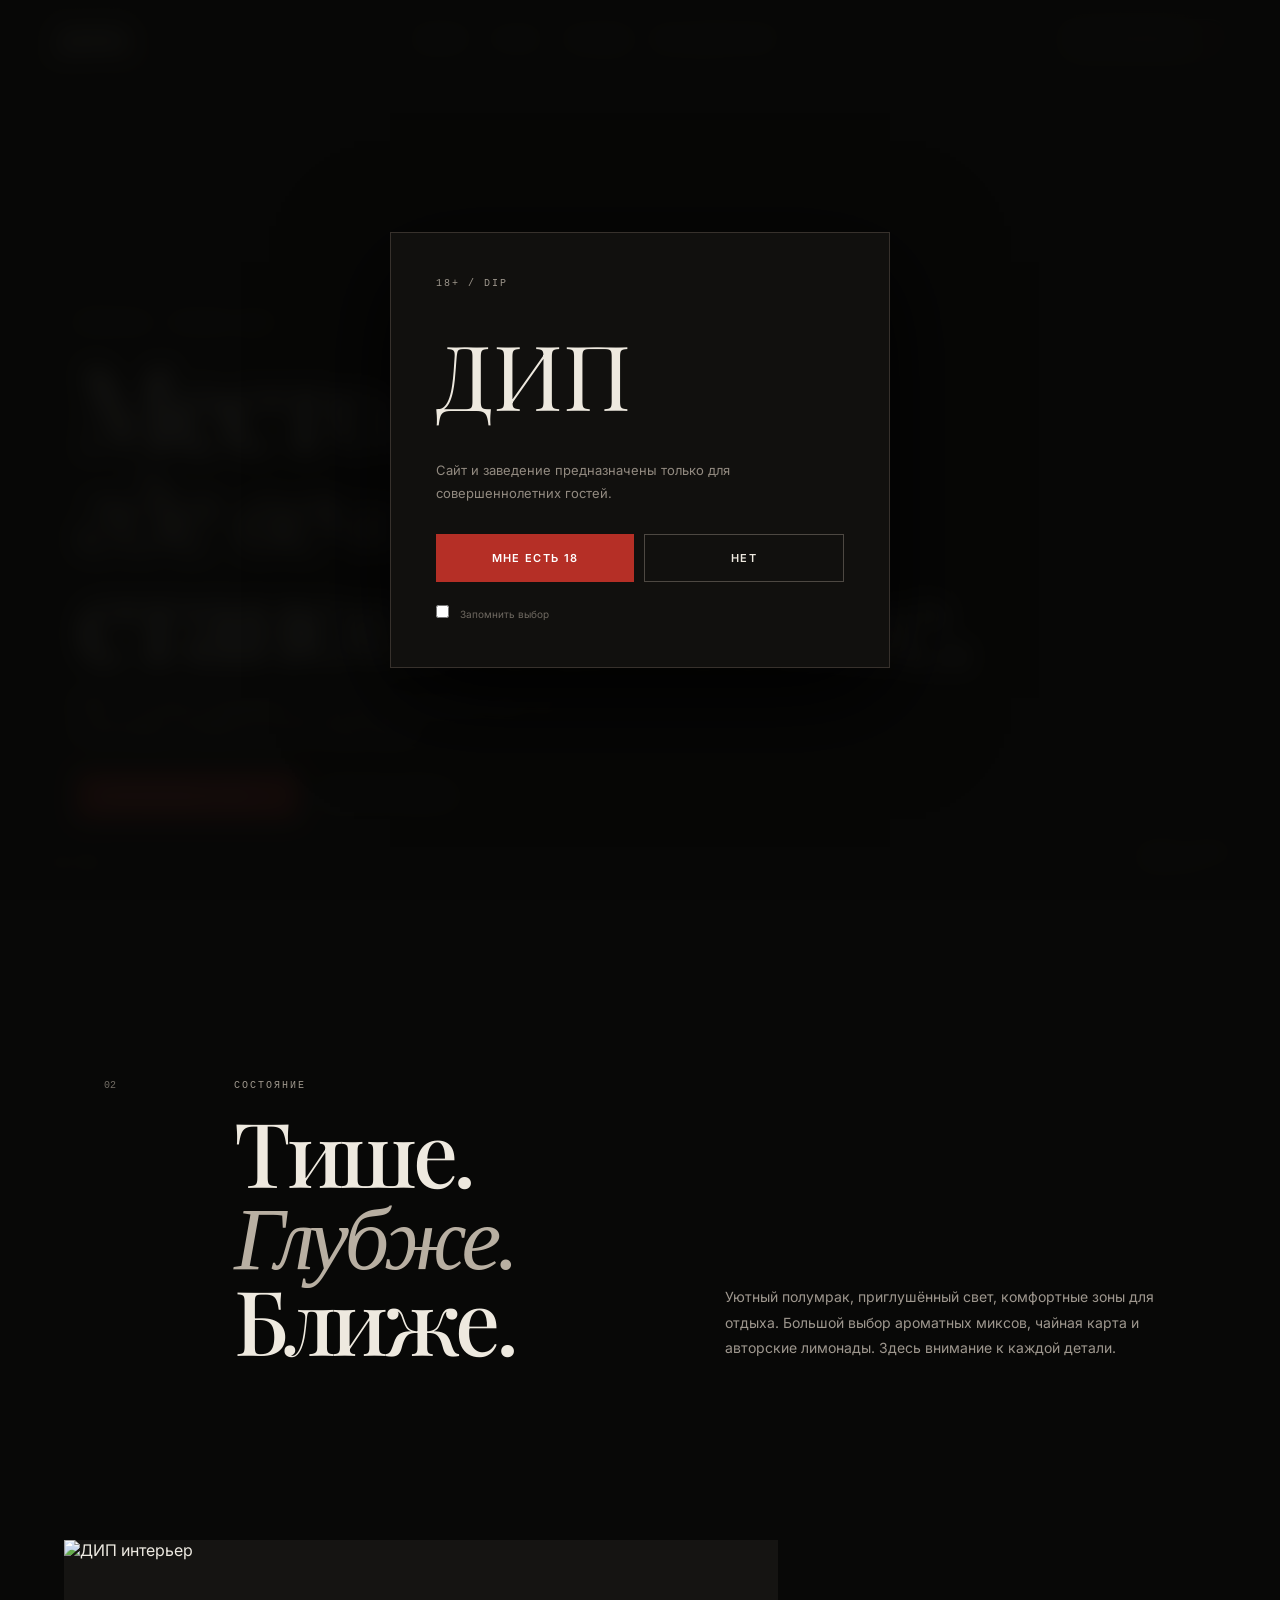
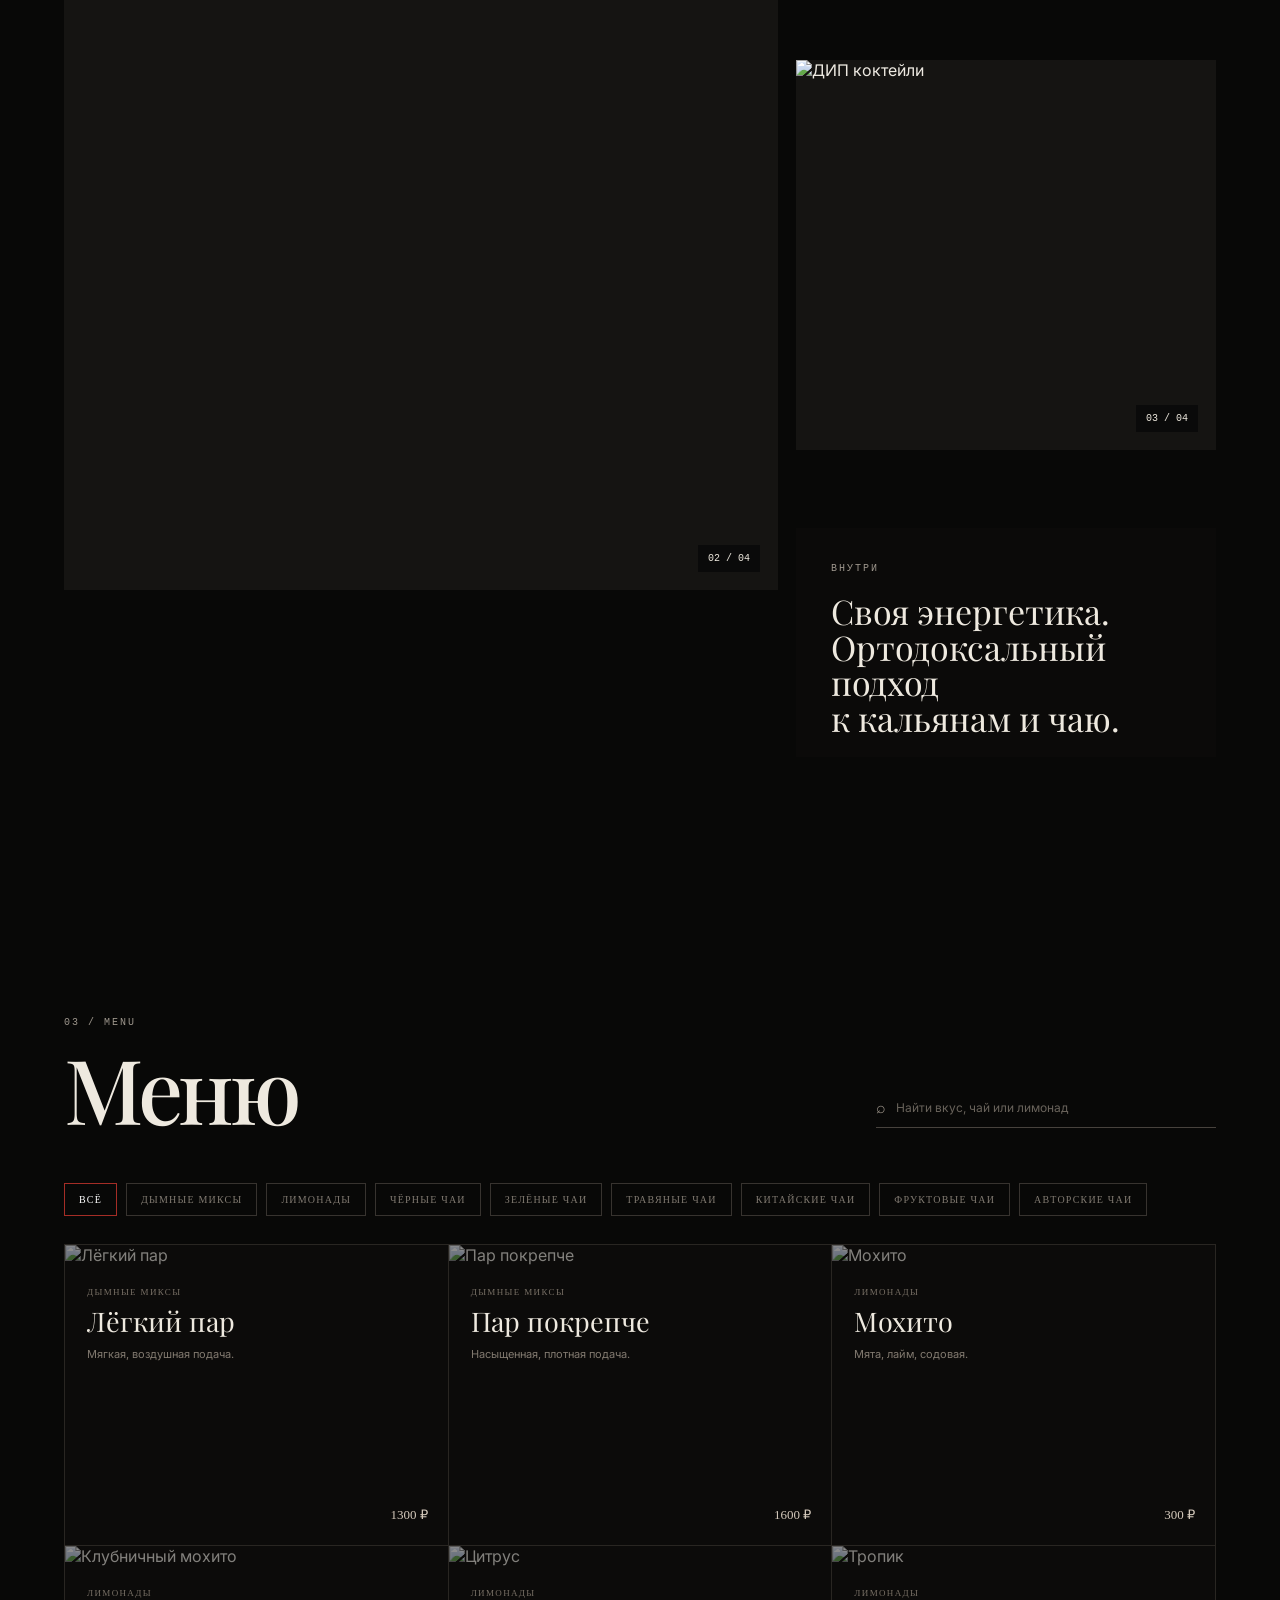
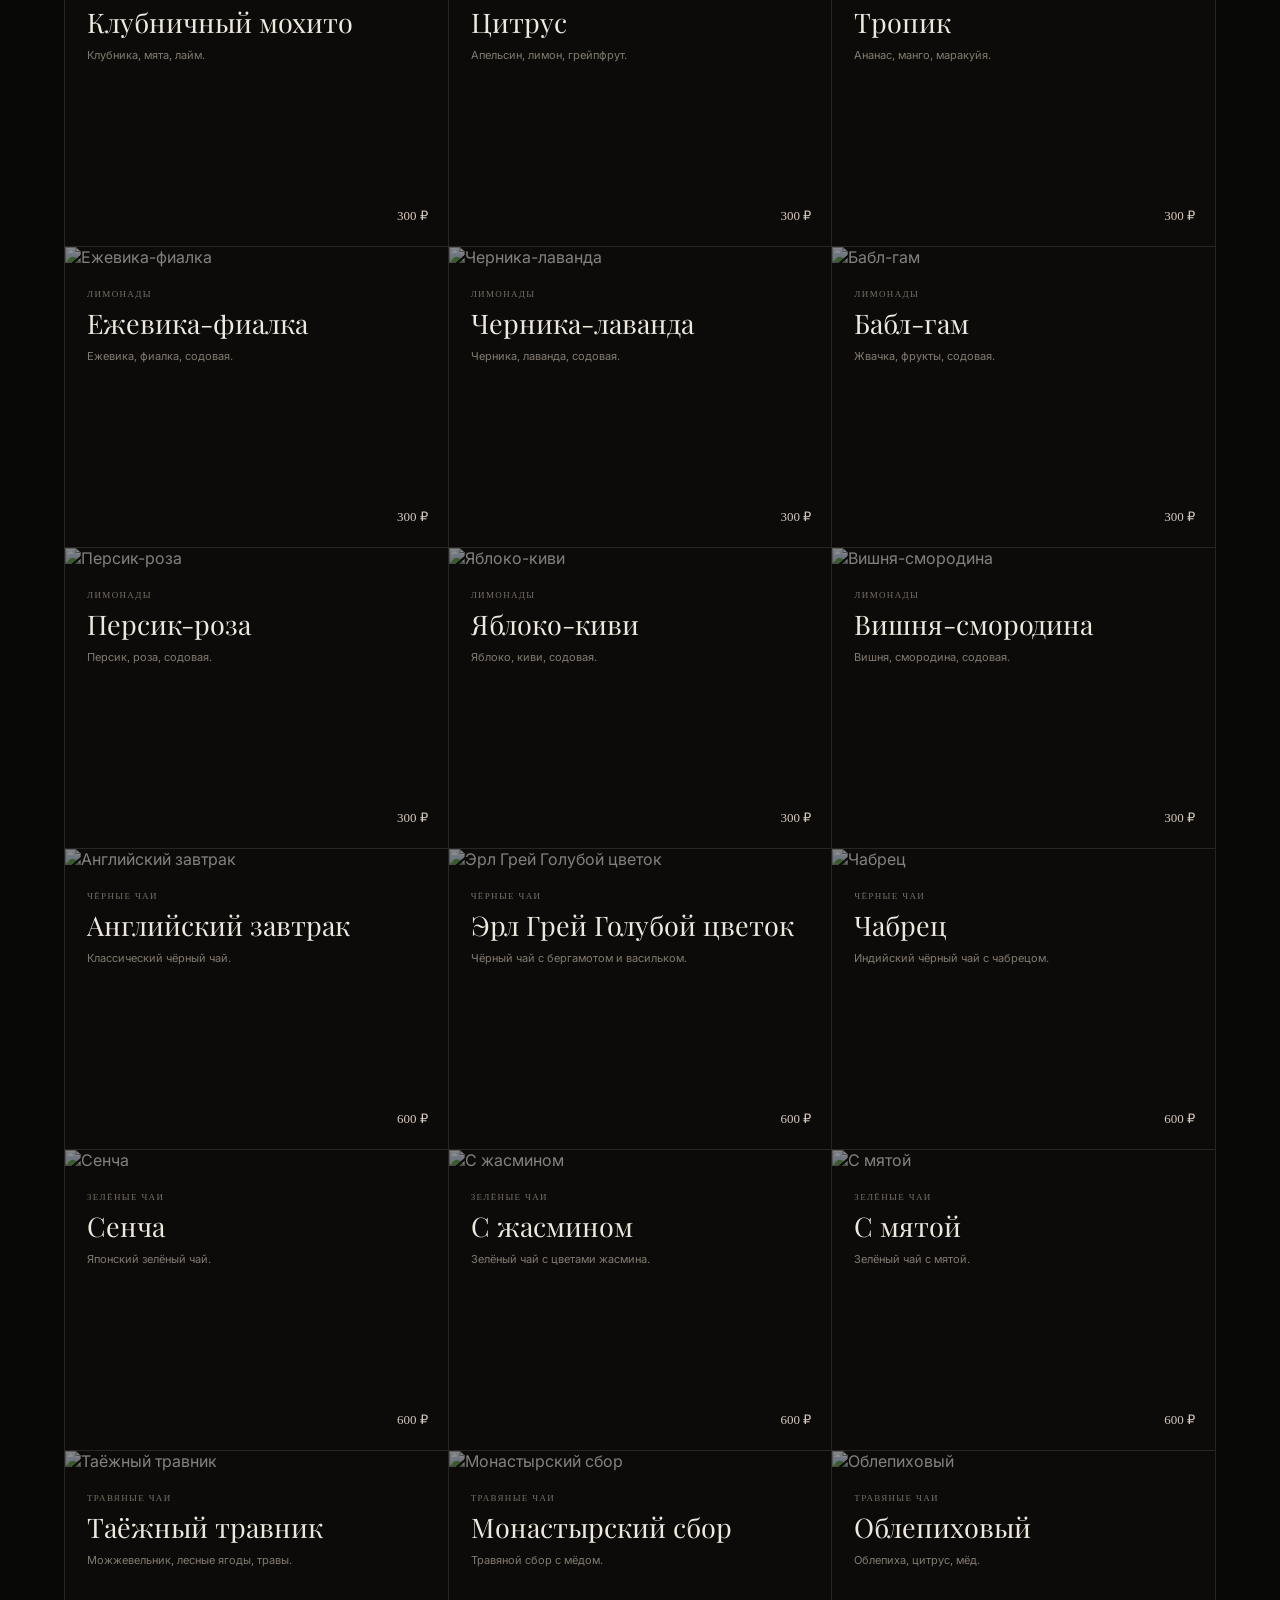
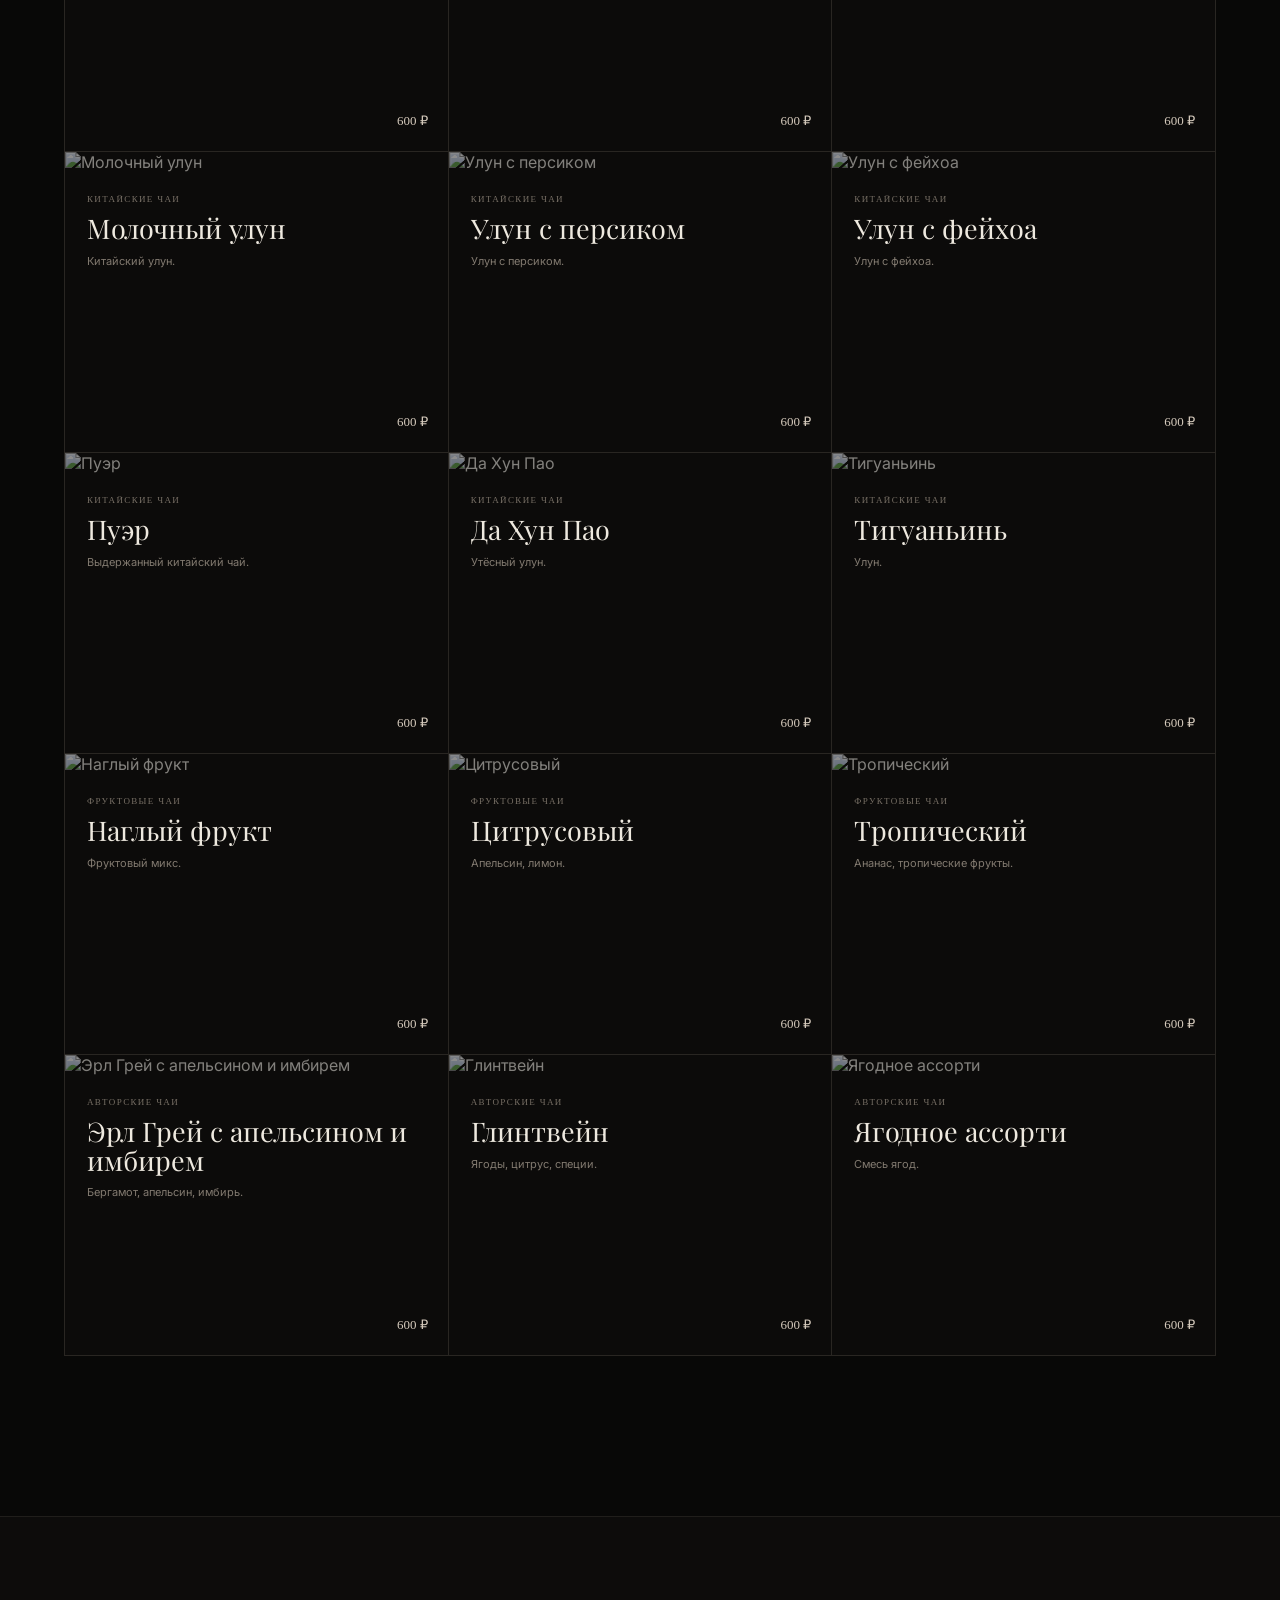
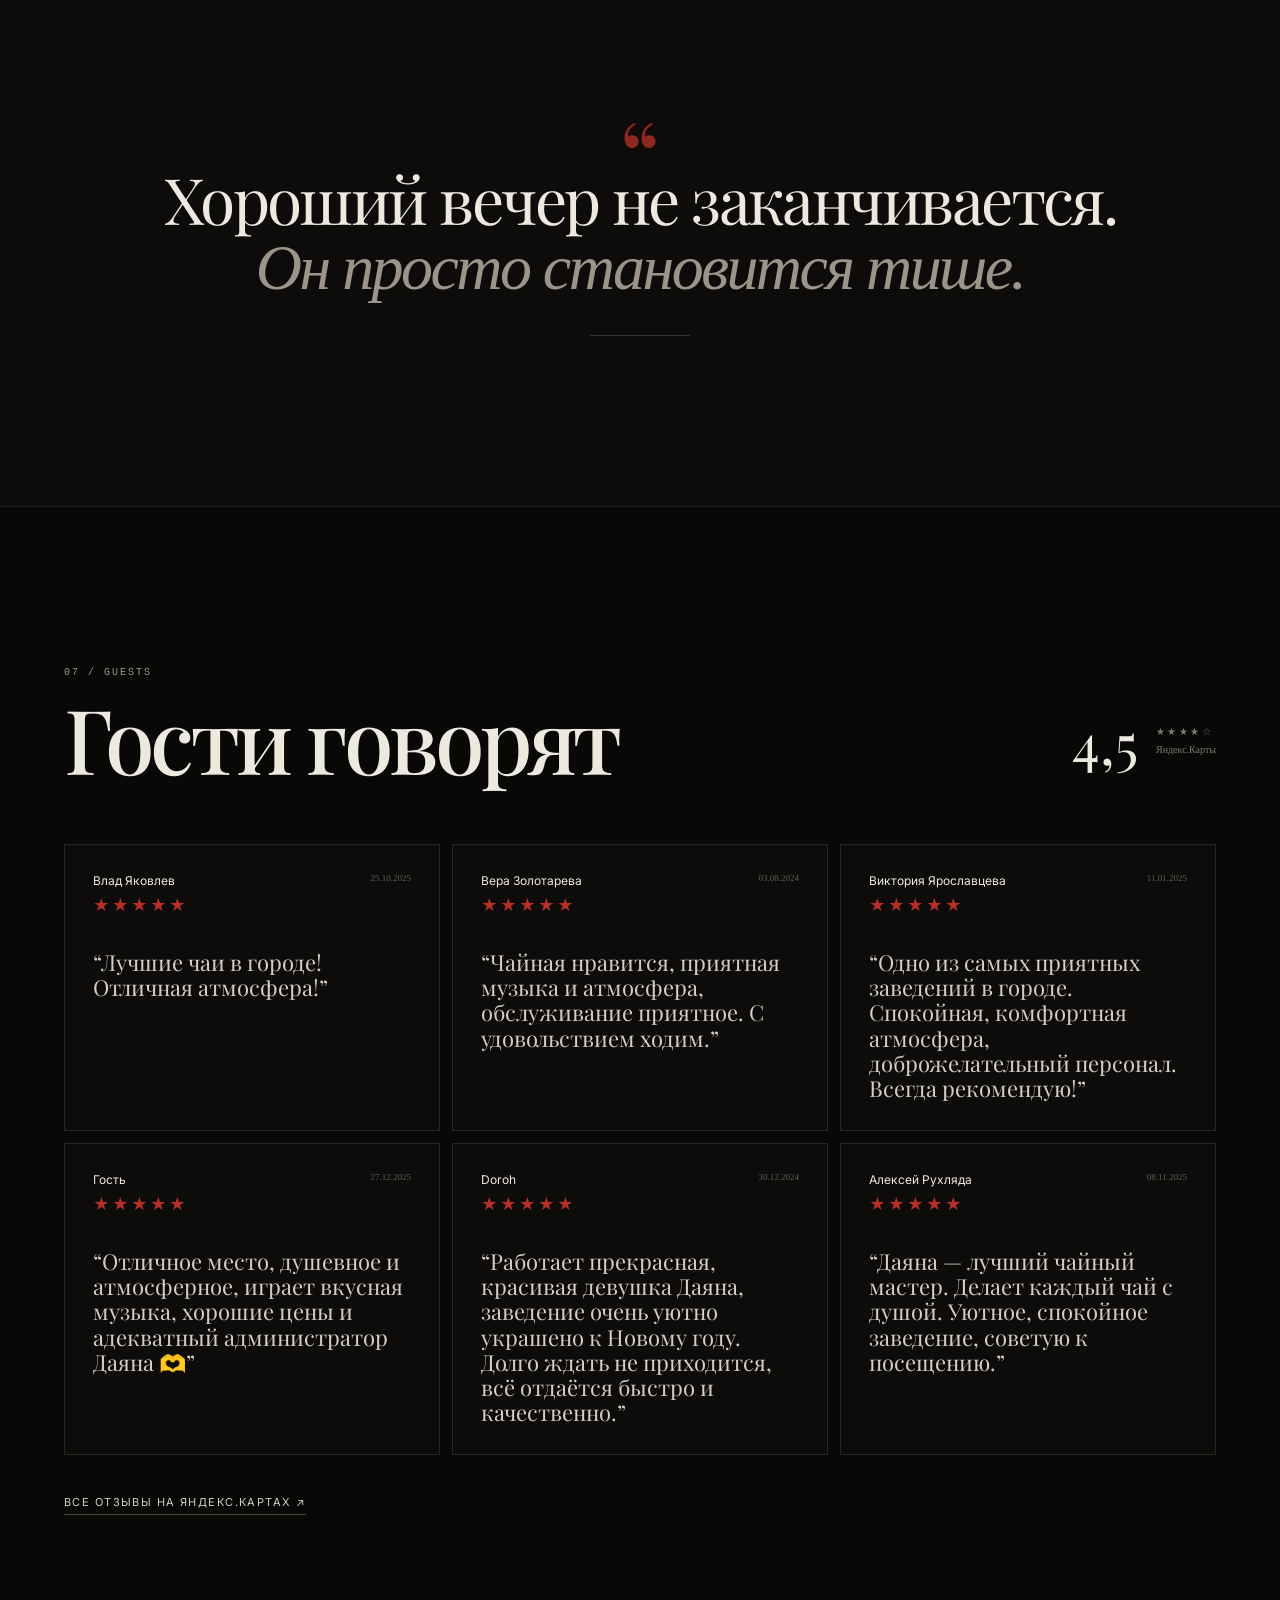
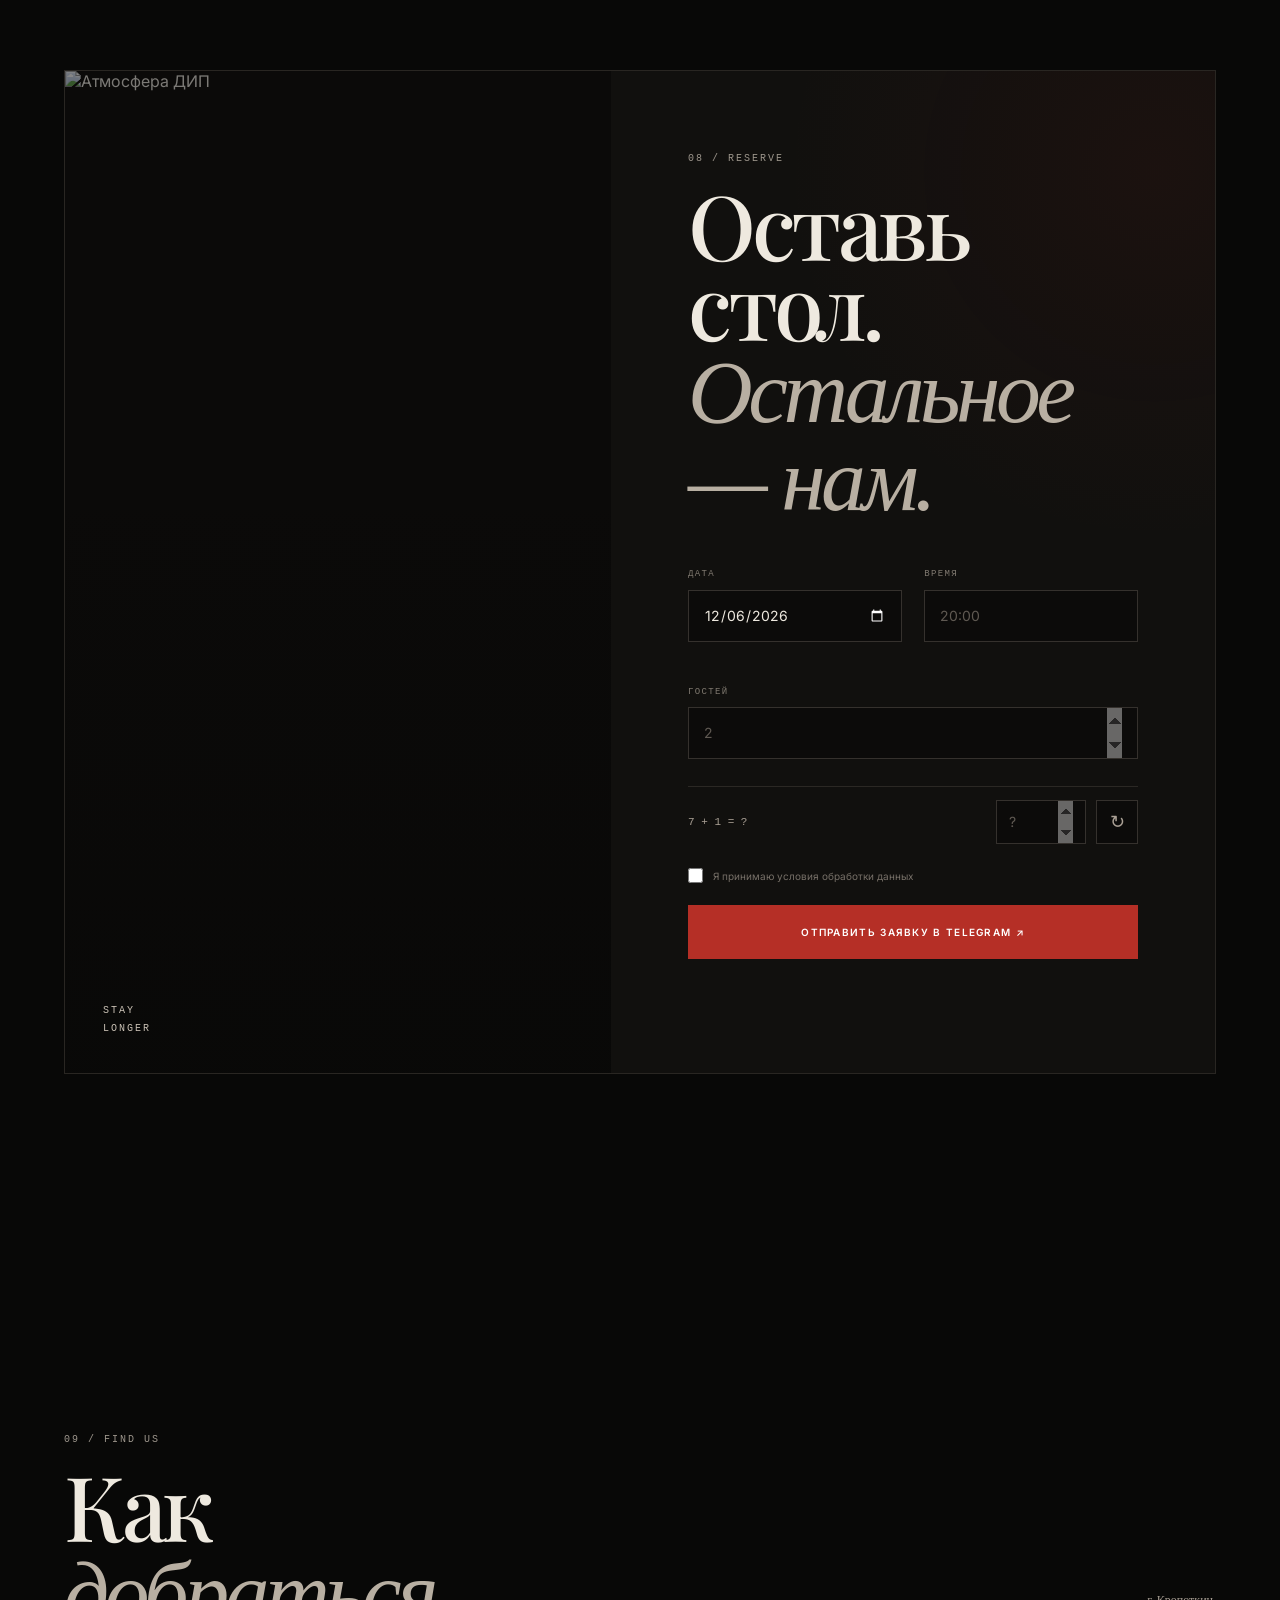
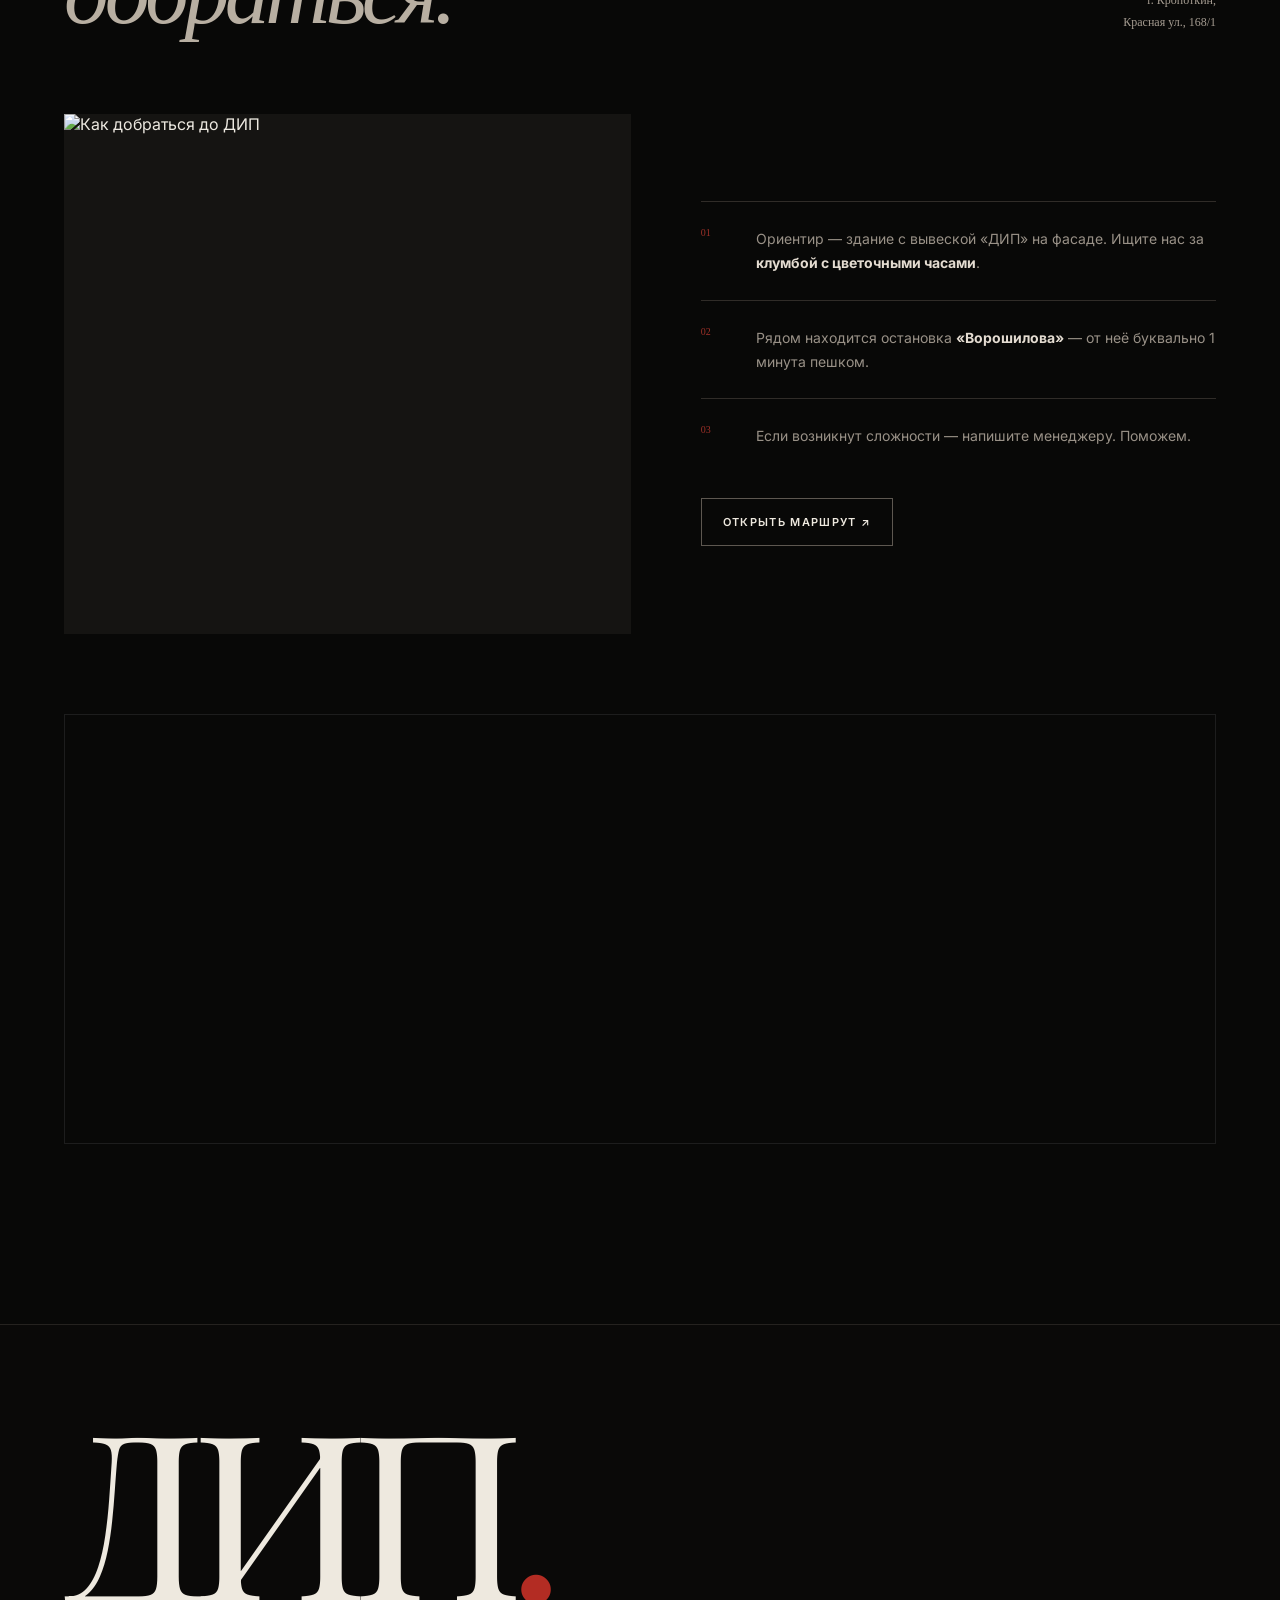
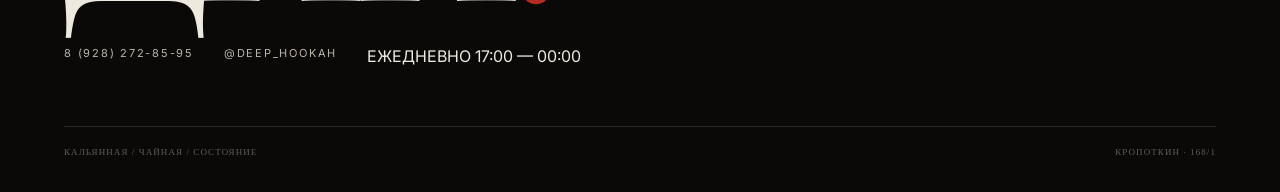
==== commit 0d389730: "Update index.html" ====
--- a/index.html
+++ b/index.html
@@ -91,7 +91,7 @@
     <h1>
       Место,<br>
       <i>где вечер</i><br>
-      становится глубже.
+      становится тише.
     </h1>
 
     <p>
--- a/style.css
+++ b/style.css
@@ -1,893 +1,271 @@
-* { margin: 0; padding: 0; box-sizing: border-box; }
-body { background-color: #101214; color: #E5E2DC; font-family: 'Inter', system-ui, sans-serif; line-height: 1.45; overflow-x: hidden; }
-h1, h2, h3, .btn-outline, .nav-link { font-family: 'Inter', sans-serif; letter-spacing: -0.01em; }
+*{box-sizing:border-box;margin:0;padding:0}html{scroll-behavior:smooth;background:#080807}body{background:#080807;color:#eee9df;font-family:Inter,system-ui,sans-serif;overflow-x:hidden}body:before{content:"";position:fixed;inset:0;pointer-events:none;background:radial-gradient(circle at 70% 10%,rgba(131,22,18,.22),transparent 30%),radial-gradient(circle at 10% 70%,rgba(82,17,15,.12),transparent 28%);z-index:-2}.noise{position:fixed;inset:0;pointer-events:none;z-index:1000;opacity:.045;background-image:url("data:image/svg+xml,%3Csvg xmlns='http://www.w3.org/2000/svg' width='160' height='160' viewBox='0 0 160 160'%3E%3Cfilter id='n'%3E%3CfeTurbulence type='fractalNoise' baseFrequency='.75' numOctaves='3' stitchTiles='stitch'/%3E%3C/filter%3E%3Crect width='100%25' height='100%25' filter='url(%23n)'/%3E%3C/svg%3E");mix-blend-mode:screen}.cursor{position:fixed;width:22px;height:22px;border:1px solid #f1e8dc;border-radius:50%;pointer-events:none;z-index:2000;transform:translate(-50%,-50%);transition:width .25s,height .25s,border-color .25s;mix-blend-mode:difference}.cursor span{position:absolute;width:4px;height:4px;background:#fff;border-radius:50%;top:8px;left:8px}#smoke{position:fixed;inset:0;z-index:-1;pointer-events:none;opacity:.28}.topbar{position:fixed;top:0;left:0;right:0;height:78px;padding:0 4vw;display:flex;align-items:center;justify-content:space-between;z-index:100;mix-blend-mode:normal;background:linear-gradient(#080807cc,transparent);backdrop-filter:blur(4px);will-change:transform}.brand{font-family:"Playfair Display",serif;font-size:34px;font-weight:700;color:#f5eee5;text-decoration:none}.brand span,.footer-logo span{color:#b32c23}.topbar nav{display:flex;gap:30px}.topbar nav a,.footer-meta a{color:#bcb5aa;text-decoration:none;font-size:11px;text-transform:uppercase;letter-spacing:.16em}.topbar nav a:hover,.footer-meta a:hover{color:#fff}.book-pill{border:1px solid #5f5a53;border-radius:99px;padding:12px 17px;color:#eee9df;text-decoration:none;font-size:11px;text-transform:uppercase;letter-spacing:.12em}.book-pill span{color:#c83a30;margin-left:10px}.hero{height:100svh;min-height:720px;position:relative;display:flex;align-items:flex-end;padding:0 6vw 9vh;overflow:hidden}.hero-image-wrap{position:absolute;inset:0;overflow:hidden}.hero-image{width:100%;height:100%;object-fit:cover;filter:brightness(.55) saturate(.75);transform:scale(1.08);animation:heroZoom 12s cubic-bezier(.2,.6,.2,1) forwards}.hero-vignette{position:absolute;inset:0;background:linear-gradient(90deg,#080807e8 0%,#08080766 46%,#08080722 100%),linear-gradient(0deg,#080807 0%,transparent 38%,#08080766 100%)}@keyframes heroZoom{to{transform:scale(1)}}.hero-copy{position:relative;z-index:2;max-width:900px}.eyebrow{font-family:"DM Mono",monospace;font-size:10px;letter-spacing:.2em;color:#9d968c;text-transform:uppercase}.hero h1{font-family:"Playfair Display",serif;font-size:clamp(55px,9vw,140px);line-height:.88;letter-spacing:-.055em;font-weight:500;margin:24px 0}.hero h1 i,.statement h2 em,.booking h2 em,.contacts h2 em{font-style:italic;color:#b8afa2}.hero-copy>p{max-width:490px;color:#c3bcb2;font-size:15px;line-height:1.7}.hero-actions{display:flex;align-items:center;gap:25px;margin-top:32px}.btn{display:inline-flex;align-items:center;justify-content:center;gap:15px;border:0;padding:16px 21px;font:600 11px Inter,sans-serif;letter-spacing:.12em;text-transform:uppercase;text-decoration:none;cursor:pointer}.btn-fill{background:#b52f26;color:#fff}.btn-fill:hover{background:#d13c31}.btn-outline{border:1px solid #5d5750;color:#eee9df;background:transparent}.btn-ghost{border:1px solid #4d4842;background:transparent;color:#eee9df}.wide{width:100%}.text-link{color:#d5cec3;text-decoration:none;font-size:11px;text-transform:uppercase;letter-spacing:.13em;border-bottom:1px solid #4b4741;padding-bottom:5px}.hero-side,.hero-index{position:absolute;bottom:32px;z-index:3;font-family:"DM Mono",monospace;font-size:9px;letter-spacing:.16em;color:#9b9489}.hero-side{right:4vw}.hero-side span{color:#5f5a53}.hero-index{left:4vw}.statement{max-width:1200px;margin:auto;padding:180px 5vw;display:grid;grid-template-columns:90px 1fr 1fr;gap:40px}.section-no{font:10px "DM Mono",monospace;color:#726c64}.statement h2,.section-head h2,.reviews h2,.booking h2,.contacts h2{font-family:"Playfair Display",serif;font-size:clamp(48px,7vw,92px);font-weight:500;line-height:.9;letter-spacing:-.05em;margin-top:20px}.statement>p{align-self:end;color:#9e978e;line-height:1.8;max-width:460px;font-size:14px}.gallery{max-width:1400px;margin:auto;padding:0 5vw 180px;display:grid;grid-template-columns:1.7fr 1fr;gap:18px;position:relative}.media-card{overflow:hidden;background:#151412;position:relative}.media-card img{display:block;width:100%;height:100%;object-fit:cover;transition:transform 1s cubic-bezier(.2,.7,.2,1);filter:saturate(.8)}.media-card:hover img{transform:scale(1.06)}.gallery-main{height:650px}.gallery-small{height:390px;margin-top:120px}.media-card span{position:absolute;right:18px;bottom:18px;font:10px "DM Mono",monospace;background:#080807b8;padding:8px 10px}.gallery-copy{grid-column:2;margin-top:-80px;position:relative;z-index:2;background:#0b0a09;padding:35px 0 20px 35px}.gallery-copy p{font-family:"Playfair Display",serif;font-size:34px;line-height:1.05;margin-top:20px}.menu-section{padding:80px 5vw 160px;max-width:1400px;margin:auto}.section-head{display:flex;justify-content:space-between;align-items:end;gap:30px}.menu-search{border-bottom:1px solid #47423d;width:340px;display:flex;gap:10px;padding:10px 0}.menu-search span{color:#9b9388}.menu-search input{background:none;border:0;outline:0;color:#eee;width:100%;font:12px Inter}.menu-search input::placeholder{color:#69635b}.category-nav{display:flex;gap:9px;flex-wrap:wrap;margin:55px 0 28px}.cat-btn{border:1px solid #37332f;background:transparent;color:#817a71;padding:10px 14px;font:10px "DM Mono";letter-spacing:.12em;text-transform:uppercase;cursor:pointer}.cat-btn.active,.cat-btn:hover{color:#fff;border-color:#a52d26}.menu-grid{display:grid;grid-template-columns:repeat(3,1fr);gap:1px;background:#292622;border:1px solid #292622}.menu-card{background:#0c0b0a;min-height:300px;padding:0;position:relative;overflow:hidden;cursor:pointer}.menu-card img{width:100%;height:160px;object-fit:cover;filter:brightness(.55) saturate(.7);transition:transform .7s,filter .7s}.menu-card:hover img{transform:scale(1.07);filter:brightness(.8) saturate(.9)}.menu-info{padding:22px}.menu-cat{font:9px "DM Mono";color:#776f65;letter-spacing:.15em}.menu-name{font-family:"Playfair Display",serif;font-size:27px;line-height:1.05;margin:10px 0}.menu-composition{font-size:11px;color:#827a70;line-height:1.5}.menu-price{position:absolute;right:20px;bottom:22px;color:#d4c9bb;font:13px "DM Mono"}.quote{padding:170px 7vw;text-align:center;background:#0d0c0b;border-top:1px solid #201e1b;border-bottom:1px solid #201e1b}.quote-mark{font-family:"Playfair Display";font-size:100px;color:#8f261f;height:80px}.quote blockquote{font-family:"Playfair Display",serif;font-size:clamp(34px,5vw,72px);line-height:1;letter-spacing:-.04em}.quote em{color:#9c9489}.quote-line{height:1px;background:#36312d;width:100px;margin:35px auto 0}.reviews{max-width:1300px;margin:auto;padding:160px 5vw}.rating{display:flex;align-items:center;gap:18px}.rating strong{font:56px "Playfair Display"}.rating span{font:10px "DM Mono";line-height:1.8;color:#827a70}.reviews-grid{display:grid;grid-template-columns:repeat(3,1fr);gap:12px;margin:65px 0 35px}.review-card{border:1px solid #292622;padding:28px;min-height:230px;background:#0d0c0b}.review-head{display:flex;justify-content:space-between;gap:10px}.review-name{font-size:12px}.review-date{font:9px "DM Mono";color:#625d55}.review-stars{color:#b63028;letter-spacing:2px;margin-top:7px}.review-text{font-family:"Playfair Display";font-size:22px;line-height:1.15;margin-top:35px;color:#d5cec4}.booking{max-width:1400px;margin:auto;display:grid;grid-template-columns:1fr 1fr;min-height:680px}.booking-art{position:relative;overflow:hidden}.booking-art img{width:100%;height:100%;object-fit:cover;filter:brightness(.5) saturate(.7)}.booking-art-text{position:absolute;inset:auto 35px 35px;font:10px "DM Mono";letter-spacing:.2em;line-height:1.8}.booking-form-wrap{background:#11100e;padding:90px 8vw}.booking-form-wrap h2{margin-bottom:50px}.booking-form-wrap label{display:block;font:9px "DM Mono";color:#8b847a;letter-spacing:.16em;text-transform:uppercase;margin-bottom:22px}.booking-form-wrap input{display:block;width:100%;margin-top:9px;background:transparent;border:0;border-bottom:1px solid #403b35;color:#eee;padding:10px 0;font:14px Inter;outline:0}.booking-form-wrap input:focus{border-color:#b53028}.form-row{display:grid;grid-template-columns:1fr 1fr;gap:25px}.captcha{display:flex;align-items:center;gap:10px;border-top:1px solid #2b2824;padding-top:20px;margin:5px 0 22px}.captcha span{font:11px "DM Mono";color:#b8afa2}.captcha input{width:70px;margin:0}.captcha button{background:none;color:#999;border:0;font-size:20px;cursor:pointer}.consent{display:flex!important;gap:9px;align-items:center;text-transform:none!important;letter-spacing:0!important;font-family:Inter!important;font-size:10px!important;color:#777!important}.consent input{width:auto;display:inline;margin:0}.form-message{font-size:11px;color:#bdb4aa;margin-top:15px}.contacts{max-width:1400px;margin:auto;padding:180px 5vw}.contacts-top{display:flex;justify-content:space-between;align-items:end;margin-bottom:80px}.address{font:12px "DM Mono";line-height:1.8;color:#a59c91;text-align:right}.directions{display:grid;grid-template-columns:1.1fr 1fr;gap:70px;align-items:center}.direction-photo{height:520px}.direction-list>div{display:grid;grid-template-columns:55px 1fr;border-top:1px solid #302c28;padding:25px 0}.direction-list b{font:10px "DM Mono";color:#9d3028}.direction-list p{font-size:14px;color:#999187;line-height:1.7}.direction-list strong{color:#e4dcd1}.direction-list .btn{margin-top:25px}.map{height:430px;margin-top:80px;border:1px solid #292622;filter:grayscale(1) contrast(1.1)}.map iframe{width:100%;height:100%;border:0}footer{padding:100px 5vw 35px;border-top:1px solid #25221f;background:#0a0908}.footer-logo{font:clamp(100px,18vw,250px) "Playfair Display";line-height:.7;letter-spacing:-.08em}.footer-meta{display:flex;gap:30px;flex-wrap:wrap;margin:60px 0}.footer-bottom{display:flex;justify-content:space-between;border-top:1px solid #2a2723;padding-top:20px;font:9px "DM Mono";color:#625c54;text-transform:uppercase;letter-spacing:.12em}.modal{position:fixed;inset:0;background:#080807eF;z-index:3000;display:none;align-items:center;justify-content:center;padding:20px;backdrop-filter:blur(12px)}.modal.active{display:flex}.age-card,.detail-card{width:min(500px,100%);background:#11100e;border:1px solid #37312c;padding:45px;box-shadow:0 30px 100px #000}.age-logo{font:90px "Playfair Display";margin:25px 0}.age-card p,.detail-card p{color:#928a80;line-height:1.7;font-size:13px}.age-actions{display:flex;gap:10px;margin:30px 0 20px}.age-actions .btn{flex:1}.remember{font-size:10px;color:#6f6961}.remember input{margin-right:8px}.close{position:absolute;top:20px;right:25px;background:none;border:0;color:#aaa;font-size:35px;cursor:pointer}.detail-card{position:relative}.detail-card h2{font:50px "Playfair Display";margin:18px 0}.modal-price{font:14px "DM Mono";color:#bd372e;margin-bottom:35px}.detail-label{font:9px "DM Mono";color:#6d665e;letter-spacing:.2em;margin-bottom:8px}.muted{margin-top:25px}.preloader{position:fixed;inset:0;background:#080807;z-index:5000;display:flex;flex-direction:column;align-items:center;justify-content:center}.preloader-word{font:clamp(80px,20vw,220px);font-family:"Playfair Display";letter-spacing:-.08em}.preloader-line{width:180px;height:1px;background:#292521;margin:35px 0 12px}.preloader-line span{display:block;height:100%;background:#b63027;width:0}.preloader-meta{font:9px "DM Mono";color:#625c54;letter-spacing:.2em}.reveal{opacity:0;transform:translateY(50px)}@media(max-width:800px){.cursor{display:none}.topbar{height:64px;padding:0 20px}.topbar nav{display:none}.book-pill{padding:9px 12px;font-size:9px}.hero{padding:0 22px 80px;min-height:760px}.hero h1{font-size:clamp(52px,16vw,90px)}.hero-copy>p{font-size:13px}.hero-side{display:none}.statement{grid-template-columns:1fr;padding:110px 22px;gap:25px}.statement h2{font-size:58px}.gallery{grid-template-columns:1fr;padding:0 22px 110px}.gallery-main{height:480px}.gallery-small{height:300px;margin-top:0}.gallery-copy{grid-column:1;margin-top:-50px;padding:25px}.menu-section,.reviews,.contacts{padding-left:22px;padding-right:22px}.section-head{align-items:flex-start;flex-direction:column}.menu-search{width:100%}.menu-grid{grid-template-columns:1fr}.reviews-grid{grid-template-columns:1fr}.booking{grid-template-columns:1fr}.booking-art{height:400px}.booking-form-wrap{padding:70px 22px}.contacts-top{align-items:flex-start;flex-direction:column;gap:35px}.address{text-align:left}.directions{grid-template-columns:1fr;gap:35px}.direction-photo{height:380px}.map{height:350px}.footer-meta{flex-direction:column;gap:15px}.footer-bottom{flex-direction:column;gap:12px}.age-card,.detail-card{padding:30px}.hero-actions{flex-wrap:wrap}.category-nav{overflow:auto;flex-wrap:nowrap;padding-bottom:8px}.cat-btn{white-space:nowrap}}
 
-.brand-logo {
-    font-family: 'Playfair Display', serif;
-    font-weight: 900;
-    font-size: clamp(2.8rem, 10vw, 5rem);
-    letter-spacing: -0.02em;
-    background: linear-gradient(135deg, #FFFFFF 0%, #A6ADB7 100%);
-    background-clip: text;
-    -webkit-background-clip: text;
-    color: transparent;
-    display: inline-block;
-    margin-bottom: 0.2rem;
-    cursor: pointer;
-    user-select: none;
+/* Responsive hardening */
+html{scroll-behavior:smooth;overflow-x:hidden}
+img{max-width:100%;height:auto}
+@media (max-width: 1100px){
+  .hero{min-height:88svh}
+  .gallery{grid-template-columns:1fr 1fr}
+  .menu-grid{grid-template-columns:repeat(2,minmax(0,1fr))}
+  .booking,.contacts{grid-template-columns:1fr}
+  .booking-art{min-height:420px}
+}
+@media (max-width: 720px){
+  body{overflow-x:hidden}
+  .nav{padding:18px 16px}
+  .nav-links{display:none}
+  .hero{padding:110px 18px 34px;min-height:88svh}
+  .hero h1{font-size:clamp(48px,15vw,84px);line-height:.9}
+  .hero-side{position:relative;right:auto;bottom:auto;margin-top:34px}
+  .hero-index{right:18px;bottom:20px}
+  .statement,.section-head,.contacts-top{padding-left:18px;padding-right:18px}
+  .statement{grid-template-columns:1fr;gap:28px}
+  .gallery{padding:0 18px;grid-template-columns:1fr;gap:14px}
+  .gallery-main{grid-row:auto;min-height:60svh}
+  .gallery-small{min-height:42svh}
+  .gallery-copy{padding:20px 0}
+  .menu-section,.reviews,.booking,.contacts{padding-left:18px;padding-right:18px}
+  .section-head{flex-direction:column;align-items:flex-start;gap:24px}
+  .menu-search{width:100%}
+  .menu-search input{width:100%}
+  .category-nav{overflow-x:auto;flex-wrap:nowrap;padding-bottom:10px}
+  .category-nav::-webkit-scrollbar{display:none}
+  .menu-grid{grid-template-columns:1fr;gap:12px}
+  .menu-card{min-height:120px}
+  .booking-form-wrap{padding:26px 0}
+  .form-row{grid-template-columns:1fr}
+  .captcha{grid-template-columns:1fr auto}
+  .directions{grid-template-columns:1fr}
+  .direction-photo{min-height:360px}
+  .map{height:420px}
+  footer{padding:40px 18px 24px}
+  .footer-meta{flex-direction:column;gap:10px}
+  .cursor{display:none}
+}
+@media (max-width: 420px){
+  .hero-actions{flex-direction:column;align-items:stretch}
+  .btn{width:100%;justify-content:center}
+  .menu-card{grid-template-columns:86px 1fr auto}
+  .menu-card img{width:86px;height:110px}
+  .menu-price{font-size:16px}
 }
 
-h2 { font-size: clamp(1.3rem, 5vw, 1.9rem); font-weight: 700; border-left: 4px solid #A6ADB7; padding-left: 0.8rem; margin-bottom: 1rem; }
-.subtitle { font-size: clamp(0.9rem, 3.5vw, 1.2rem); color: #7C828A; }
-.secondary-text { color: #D0D3D8; font-size: clamp(0.8rem, 3vw, 0.95rem); }
 
-.search-container { margin-bottom: 1.5rem; }
-.search-input {
-    width: 100%;
-    padding: 12px 16px;
-    background: rgba(24,27,31,0.8);
-    border: 1px solid #A6ADB7;
-    border-radius: 40px;
-    color: #E5E2DC;
-    font-family: 'Inter', sans-serif;
-    font-size: 0.9rem;
-    transition: all 0.3s ease;
-}
-.search-input:focus {
-    outline: none;
-    border-color: #A6ADB7;
-    box-shadow: 0 0 0 2px rgba(166,173,183,0.3);
-}
-.search-input::placeholder { color: #7C828A; }
-.no-results {
-    text-align: center;
-    padding: 2rem;
-    color: #7C828A;
-    grid-column: 1 / -1;
-}
-
-.seo-keywords {
-    margin-top: 0.5rem;
-    font-size: 0.6rem;
-    color: #4a4f56;
-    letter-spacing: 0.5px;
-    opacity: 0.7;
-}
-
-.grain-overlay { position: fixed; top: 0; left: 0; width: 100%; height: 100%; pointer-events: none; z-index: 999; opacity: 0.035; background-image: url("data:image/svg+xml,%3Csvg viewBox='0 0 200 200' xmlns='http://www.w3.org/2000/svg'%3E%3Cfilter id='noise'%3E%3CfeTurbulence type='fractalNoise' baseFrequency='0.65' numOctaves='3' stitchTiles='stitch'/%3E%3C/filter%3E%3Crect width='100%25' height='100%25' filter='url(%23noise)'/%3E%3C/svg%3E"); background-repeat: repeat; background-size: 180px; mix-blend-mode: overlay; }
-
-.container { max-width: 1200px; margin: 0 auto; padding: clamp(0.8rem, 3vw, 2rem) clamp(1rem, 4vw, 1.8rem) clamp(2rem, 5vw, 4rem); position: relative; }
-
-.slider-container { 
-    position: relative; 
-    width: 100%; 
-    border-radius: 24px; 
-    overflow: hidden; 
-    margin: 1.5rem 0 2rem 0; 
-    box-shadow: 0 12px 32px rgba(0,0,0,0.4); 
-    background: #0A0C10;
-    aspect-ratio: 1920 / 450;
-    max-height: 450px;
-}
-.slider { display: flex; transition: transform 0.5s cubic-bezier(0.4, 0, 0.2, 1); width: 100%; height: 100%; }
-.slide { min-width: 100%; height: 100%; position: relative; cursor: pointer; }
-.slide img { width: 100%; height: 100%; object-fit: cover; object-position: center; display: block; transition: filter 0.3s ease; }
-.slide:hover img { filter: brightness(1.1); }
-.slide::after {
-    content: "🔍";
-    position: absolute;
-    top: 50%;
-    left: 50%;
-    transform: translate(-50%, -50%) scale(0);
-    font-size: 2rem;
-    color: white;
-    background: rgba(0,0,0,0.6);
-    backdrop-filter: blur(4px);
-    width: 60px;
-    height: 60px;
-    border-radius: 50%;
-    display: flex;
-    align-items: center;
-    justify-content: center;
-    transition: transform 0.3s ease;
-    pointer-events: none;
-    z-index: 5;
-}
-.slide:hover::after { transform: translate(-50%, -50%) scale(1); }
-.slide-number { position: absolute; bottom: 12px; right: 16px; background: rgba(0,0,0,0.6); backdrop-filter: blur(4px); padding: 4px 12px; border-radius: 30px; font-size: 0.75rem; z-index: 2; font-weight: 500; color: #E5E2DC; pointer-events: none; }
-.slider-btn { position: absolute; top: 50%; transform: translateY(-50%); background: rgba(0,0,0,0.6); backdrop-filter: blur(8px); border: 1px solid rgba(166,173,183,0.6); color: white; padding: clamp(8px, 2vw, 14px) clamp(14px, 3vw, 22px); cursor: pointer; border-radius: 50px; z-index: 10; transition: 0.25s ease; font-size: clamp(1rem, 3vw, 1.3rem); font-weight: bold; }
-.slider-btn:hover { background: #A6ADB7; color: #101214; transform: translateY(-50%) scale(1.05); border-color: #A6ADB7; }
-.prev { left: 20px; } .next { right: 20px; }
-.dots { text-align: center; padding: 10px; position: absolute; bottom: 8px; width: 100%; z-index: 10; pointer-events: none; }
-.dot { display: inline-block; width: clamp(8px, 2vw, 12px); height: clamp(8px, 2vw, 12px); margin: 0 6px; background: rgba(166,173,183,0.5); border-radius: 50%; cursor: pointer; transition: 0.2s ease; pointer-events: auto; }
-.dot.active { background: #E5E2DC; transform: scale(1.2); box-shadow: 0 0 6px rgba(229,226,220,0.5); }
-
-.fullscreen-overlay {
-    display: none;
-    position: fixed;
-    top: 0;
-    left: 0;
-    width: 100%;
-    height: 100%;
-    background: rgba(0,0,0,0.95);
-    z-index: 10000;
-    justify-content: center;
-    align-items: center;
-    cursor: zoom-out;
-    backdrop-filter: blur(8px);
-}
-.fullscreen-overlay.active { display: flex; }
-.fullscreen-overlay img { max-width: 95vw; max-height: 95vh; object-fit: contain; border-radius: 12px; cursor: default; }
-.fullscreen-close { position: absolute; top: 20px; right: 30px; font-size: 2.5rem; color: #A6ADB7; cursor: pointer; z-index: 10001; background: rgba(0,0,0,0.5); width: 50px; height: 50px; border-radius: 50%; display: flex; align-items: center; justify-content: center; transition: 0.2s; }
-.fullscreen-close:hover { background: rgba(166,173,183,0.4); color: white; }
-.fullscreen-counter { position: absolute; bottom: 30px; left: 50%; transform: translateX(-50%); background: rgba(0,0,0,0.7); color: #E5E2DC; padding: 6px 18px; border-radius: 30px; font-size: 0.9rem; z-index: 10001; }
-.fullscreen-nav { position: absolute; top: 50%; transform: translateY(-50%); font-size: 2rem; color: white; cursor: pointer; z-index: 10001; background: rgba(0,0,0,0.5); width: 50px; height: 50px; border-radius: 50%; display: flex; align-items: center; justify-content: center; transition: 0.2s; user-select: none; }
-.fullscreen-nav:hover { background: rgba(166,173,183,0.4); }
-.fullscreen-nav.prev-fs { left: 20px; }
-.fullscreen-nav.next-fs { right: 20px; }
-
-@media (max-width: 1024px) { .slider-container { aspect-ratio: 16 / 3.5; max-height: 320px; } }
-@media (max-width: 768px) { .slider-container { aspect-ratio: 16 / 4; max-height: 240px; border-radius: 18px; } .slider-btn { padding: 5px 12px; font-size: 0.9rem; } .prev { left: 10px; } .next { right: 10px; } }
-@media (max-width: 480px) { .slider-container { aspect-ratio: 16 / 4.5; max-height: 160px; border-radius: 14px; margin: 1rem 0; } .slide-number { font-size: 0.6rem; padding: 2px 8px; bottom: 6px; right: 8px; } .dots { padding: 4px; bottom: 2px; } .dot { width: 6px; height: 6px; margin: 0 3px; } }
-
-.glass-card, .info-card, .review-card, .menu-category { backdrop-filter: blur(2px); background: rgba(24, 27, 31, 0.55); border: 1px solid rgba(166, 173, 183, 0.2); border-radius: 24px; transition: all 0.25s ease; }
-
-.btn-outline { background: transparent; border: 1.5px solid #A6ADB7; color: #E5E2DC; padding: 0.6rem 1.2rem; border-radius: 40px; font-weight: 500; font-size: clamp(0.75rem, 3vw, 0.9rem); cursor: pointer; display: inline-block; text-align: center; transition: 0.25s; text-decoration: none; }
-.btn-outline:hover { background: #A6ADB7; color: #101214; transform: scale(0.97); box-shadow: 0 0 12px rgba(166, 173, 183, 0.3); }
-
-.reviews-grid { display: grid; grid-template-columns: repeat(auto-fit, minmax(280px, 1fr)); gap: 1.5rem; margin: 2rem 0; }
-.review-card { padding: 1.2rem; background: rgba(24,27,31,0.6); }
-.review-header { display: flex; align-items: center; gap: 10px; margin-bottom: 10px; }
-.review-avatar { width: 40px; height: 40px; border-radius: 50%; background: #A6ADB7; display: flex; align-items: center; justify-content: center; font-weight: bold; color: #101214; font-size: 1rem; }
-.review-rating { color: #FFB83B; letter-spacing: 1px; font-size: 0.8rem; }
-.review-text { font-size: 0.85rem; line-height: 1.4; margin-top: 6px; }
-.review-date { font-size: 0.7rem; color: #7C828A; margin-top: 6px; }
-
-.booking-form input, .booking-form input[type="date"] { width: 100%; background: rgba(24,27,31,0.8); border: 1px solid #A6ADB7; padding: 10px 12px; border-radius: 20px; color: #E5E2DC; margin-top: 6px; font-family: inherit; font-size: 0.9rem; }
-.booking-form input[type="date"]::-webkit-calendar-picker-indicator { filter: invert(0.7); cursor: pointer; }
-.info-card { padding: 1.2rem; margin-bottom: 1rem; }
-
-.nav-bar { display: flex; gap: 0.5rem; flex-wrap: wrap; justify-content: center; margin-bottom: 1.5rem; padding-bottom: 0.8rem; border-bottom: 1px solid rgba(166,173,183,0.3); }
-.nav-link { background: none; border: none; color: #7C828A; font-weight: 500; cursor: pointer; padding: 0.4rem 0.6rem; font-size: clamp(0.7rem, 3vw, 0.95rem); border-bottom: 2px solid transparent; transition: 0.2s; white-space: nowrap; }
-.nav-link.active, .nav-link:hover { color: #E5E2DC; border-bottom-color: #A6ADB7; }
-
-.page { display: none; animation: fade 0.3s ease; }
-.page.active-page { display: block; }
-@keyframes fade { from { opacity: 0; transform: translateY(8px); } to { opacity: 1; transform: translateY(0); } }
-
-footer { margin-top: 2rem; text-align: center; font-size: 0.7rem; color: #7C828A; border-top: 1px solid rgba(166, 173, 183, 0.2); padding-top: 1.5rem; }
-.contact-link { color: #A6ADB7; text-decoration: none; border-bottom: 1px dashed; font-size: 0.9rem; }
-
-.info-grid-inline { display: grid; grid-template-columns: repeat(auto-fit, minmax(250px, 1fr)); gap: 1rem; margin: 1.5rem 0; }
-.checkbox-label { display: flex; align-items: center; gap: 8px; margin-top: 0.8rem; font-size: 0.8rem; color: #A6ADB7; cursor: pointer; }
-.checkbox-label input { width: 16px; height: 16px; accent-color: #A6ADB7; }
-.telegram-badge { background: rgba(0,136,204,0.2); border: 1px solid #0088cc; border-radius: 40px; padding: 0.2rem 0.6rem; font-size: 0.65rem; display: inline-block; margin-left: 0.5rem; white-space: nowrap; }
-
-.menu-grid { display: grid; grid-template-columns: repeat(auto-fit, minmax(300px, 1fr)); gap: 1.5rem; margin: 2rem 0; }
-.menu-category { padding: 1.2rem; transition: transform 0.3s ease; }
-.menu-category:hover { transform: translateY(-3px); background: rgba(36, 40, 46, 0.7); }
-.menu-category h3 { font-size: clamp(1.2rem, 4vw, 1.5rem); margin-bottom: 1rem; color: #A6ADB7; border-bottom: 2px solid rgba(166,173,183,0.3); padding-bottom: 0.4rem; display: inline-block; }
-.menu-img { width: 100%; height: clamp(120px, 25vw, 160px); object-fit: cover; border-radius: 16px; margin: 0.8rem 0; border: 1px solid rgba(166,173,183,0.2); transition: all 0.3s ease; cursor: pointer; }
-.menu-img:hover { transform: scale(1.01); border-color: #A6ADB7; }
-.menu-item { display: flex; justify-content: space-between; align-items: center; padding: 0.6rem 0; border-bottom: 1px dashed rgba(166,173,183,0.15); cursor: pointer; transition: 0.2s; }
-.menu-item:hover { background: rgba(166,173,183,0.1); padding-left: 8px; border-radius: 12px; }
-.menu-item-name { font-weight: 500; font-size: clamp(0.8rem, 3vw, 0.95rem); }
-.menu-item-price { color: #A6ADB7; font-weight: 600; font-size: clamp(0.8rem, 3vw, 0.95rem); }
-
-.menu-detail-modal {
-    display: none;
-    position: fixed;
-    top: 0;
-    left: 0;
-    width: 100%;
-    height: 100%;
-    background: rgba(0,0,0,0.95);
-    z-index: 20000;
-    justify-content: center;
-    align-items: center;
-    backdrop-filter: blur(8px);
-}
-.menu-detail-modal.active { display: flex; }
-.menu-detail-content {
-    background: #181B1F;
-    border: 2px solid #A6ADB7;
-    border-radius: 32px;
-    padding: 2rem;
-    max-width: 500px;
-    width: 90%;
-    max-height: 80vh;
-    overflow-y: auto;
-}
-.menu-detail-content h3 { color: #A6ADB7; font-size: 1.8rem; margin-bottom: 1rem; }
-.menu-detail-content .detail-price { font-size: 1.5rem; color: #FFB83B; margin: 1rem 0; }
-.menu-detail-content .detail-composition { background: rgba(0,0,0,0.4); padding: 1rem; border-radius: 20px; margin: 1rem 0; line-height: 1.6; }
-.menu-detail-close { float: right; font-size: 2rem; cursor: pointer; color: #A6ADB7; }
-.menu-detail-close:hover { color: white; }
-
-.how-to-get-photo {
-    width: 100%;
-    border-radius: 24px;
-    margin: 0 0 1.5rem 0;
-    border: 1px solid rgba(166,173,183,0.3);
-    transition: all 0.3s ease;
-    background: rgba(24,27,31,0.55);
-    overflow: hidden;
-}
-.how-to-get-photo:hover {
-    transform: translateY(-3px);
-    border-color: #A6ADB7;
-}
-.how-to-get-img {
-    width: 100%;
-    height: auto;
-    max-height: 280px;
-    object-fit: contain;
-    display: block;
-    transition: all 0.3s ease;
-    cursor: pointer;
-    background: #0A0C10;
-    margin: 0 auto;
-}
-.how-to-get-img:hover {
-    filter: brightness(1.05);
-    transform: scale(1.01);
-}
-
-.map-wrapper {
-    position: relative;
-    border-radius: 20px;
-    overflow: hidden;
-    cursor: pointer;
-    border: 1px solid rgba(166,173,183,0.3);
-    transition: all 0.3s ease;
-    margin-bottom: 1.5rem;
-}
-.map-wrapper:hover {
-    border-color: #A6ADB7;
-    box-shadow: 0 8px 24px rgba(166,173,183,0.2);
-}
-.map-wrapper:hover .map-overlay-hint { opacity: 1; }
-.map-overlay-hint {
-    position: absolute;
-    top: 50%;
-    left: 50%;
-    transform: translate(-50%, -50%);
-    background: rgba(0,0,0,0.75);
-    backdrop-filter: blur(4px);
-    color: #E5E2DC;
-    padding: 12px 24px;
-    border-radius: 40px;
-    font-size: 0.9rem;
-    font-weight: 500;
-    pointer-events: none;
-    opacity: 0;
-    transition: opacity 0.3s ease;
-    z-index: 5;
-    white-space: nowrap;
-}
-iframe { 
-    width: 100%; 
-    height: clamp(200px, 40vw, 350px); 
-    border-radius: 20px; 
-    border: none;
-    pointer-events: none;
-}
-.hours-section { cursor: pointer; text-align: center; padding: 1rem; }
-
-.yandex-link {
-    display: inline-flex;
-    align-items: center;
-    gap: 8px;
-    background: rgba(166,173,183,0.15);
-    padding: 8px 16px;
-    border-radius: 40px;
-    margin-top: 1rem;
-    transition: 0.2s;
-    text-decoration: none;
-    color: #A6ADB7;
-    font-size: 0.85rem;
-}
-.yandex-link:hover { background: rgba(166,173,183,0.3); color: #E5E2DC; }
-
-.divider { height: 1px; background: rgba(166,173,183,0.3); margin: 1rem 0; }
-
-.toast-message {
-    position: fixed;
-    bottom: 30px;
-    left: 50%;
-    transform: translateX(-50%);
-    background: #181B1F;
-    backdrop-filter: blur(12px);
-    border: 1px solid #A6ADB7;
-    color: #E5E2DC;
-    padding: 10px 20px;
-    border-radius: 40px;
-    font-size: 0.85rem;
-    z-index: 2000;
-    opacity: 0;
-    transition: opacity 0.2s;
-    pointer-events: none;
-    white-space: nowrap;
-}
-.toast-message.show { opacity: 1; }
-@media (max-width: 500px) { .toast-message { white-space: normal; max-width: 85vw; text-align: center; font-size: 0.75rem; } }
-
-.privacy-link { color: #A6ADB7; text-decoration: underline; cursor: pointer; }
-
-.modal {
-    display: none;
-    position: fixed;
-    top: 0;
-    left: 0;
-    width: 100%;
-    height: 100%;
-    background: rgba(0,0,0,0.85);
-    z-index: 10000;
-    justify-content: center;
-    align-items: center;
-    backdrop-filter: blur(4px);
-}
-.modal-content {
-    background: #181B1F;
-    border: 2px solid #A6ADB7;
-    border-radius: 32px;
-    padding: 1.8rem;
-    max-width: 420px;
-    width: 90%;
-    text-align: center;
-    box-shadow: 0 20px 40px rgba(0,0,0,0.5);
-}
-.modal-content h3 { color: #A6ADB7; margin-bottom: 1.2rem; font-family: 'Playfair Display', serif; font-size: 2rem; }
-.modal-content p { margin-bottom: 1.5rem; font-size: 1rem; line-height: 1.5; color: #D0D3D8; }
-.age-buttons { display: flex; gap: 1rem; justify-content: center; margin-top: 0.5rem; flex-wrap: wrap; }
-.age-btn { padding: 0.8rem 1.8rem; font-size: 1rem; font-weight: 700; border-radius: 60px; border: none; cursor: pointer; transition: 0.2s; font-family: 'Inter', sans-serif; }
-.age-btn.yes { background: #A6ADB7; color: #101214; }
-.age-btn.yes:hover { background: #B8C0CC; transform: scale(1.03); }
-.age-btn.no { background: #2C2F35; color: #E5E2DC; border: 1px solid #7C828A; }
-.age-btn.no:hover { background: #3A3E45; }
-.checkbox-settings { margin-top: 1rem; padding-top: 0.5rem; border-top: 1px solid rgba(166,173,183,0.3); display: flex; align-items: center; gap: 10px; justify-content: center; flex-wrap: wrap; }
-.checkbox-settings label { font-size: 0.8rem; color: #A6ADB7; cursor: pointer; display: flex; align-items: center; gap: 6px; }
-
-.manager-btn {
-    display: flex;
-    align-items: center;
-    justify-content: center;
-    gap: 10px;
-    background: linear-gradient(135deg, #0088cc, #006699);
-    border: none;
-    color: white;
-    padding: 0.8rem 1.5rem;
-    font-size: 1rem;
-    font-weight: 600;
-    border-radius: 50px;
-    cursor: pointer;
-    width: 100%;
-    transition: transform 0.2s, opacity 0.2s;
-    text-decoration: none;
-}
-.manager-btn:hover:not(:disabled) { transform: scale(1.02); background: linear-gradient(135deg, #0099dd, #0077aa); }
-.manager-btn:disabled { opacity: 0.6; cursor: not-allowed; transform: none; }
-
-.spinner {
-    display: inline-block;
-    width: 20px;
-    height: 20px;
-    border: 2px solid rgba(255,255,255,0.3);
-    border-radius: 50%;
-    border-top-color: white;
-    animation: spin 0.8s linear infinite;
-    margin-right: 8px;
-}
-@keyframes spin { to { transform: rotate(360deg); } }
-
-.captcha-container {
-    display: flex;
-    align-items: center;
-    gap: 10px;
-    margin-top: 10px;
-    flex-wrap: wrap;
-}
-.captcha-question {
-    background: rgba(0,0,0,0.3);
-    padding: 8px 12px;
-    border-radius: 20px;
-    font-weight: 600;
-    color: #A6ADB7;
-}
-.captcha-input { flex: 1; min-width: 80px; margin-top: 0 !important; }
-.captcha-refresh {
-    background: rgba(166,173,183,0.2);
-    border: none;
-    color: #A6ADB7;
-    padding: 8px 12px;
-    border-radius: 20px;
-    cursor: pointer;
-    transition: 0.2s;
-}
-.captcha-refresh:hover { background: rgba(166,173,183,0.4); }
-
-.security-note {
-    position: fixed;
-    bottom: 10px;
-    right: 10px;
-    background: rgba(0,0,0,0.5);
-    padding: 4px 10px;
-    border-radius: 20px;
-    font-size: 0.6rem;
-    color: #7C828A;
-    z-index: 100;
-    pointer-events: none;
-}
-.settings-icon {
-    position: fixed;
-    bottom: 10px;
-    left: 10px;
-    background: rgba(0,0,0,0.5);
-    padding: 6px 12px;
-    border-radius: 20px;
-    font-size: 0.7rem;
-    color: #A6ADB7;
-    cursor: pointer;
-    z-index: 100;
-    transition: 0.2s;
-    backdrop-filter: blur(4px);
-}
-.settings-icon:hover { background: rgba(166,173,183,0.3); color: #E5E2DC; }
-
-/* ========== АДМИН-ПАНЕЛЬ (СКРЫТА, БЕЗ ВИЗУАЛЬНЫХ ИНДИКАТОРОВ) ========== */
-.admin-panel {
-    display: none;
-    position: fixed;
-    top: 0;
-    left: 0;
-    width: 100%;
-    height: 100%;
-    background: rgba(0,0,0,0.98);
-    z-index: 50000;
-    justify-content: center;
-    align-items: center;
-    backdrop-filter: blur(12px);
-}
-
-.admin-panel.active {
-    display: flex;
-}
-
-.admin-panel-content {
-    background: #181B1F;
-    border: 2px solid #A6ADB7;
-    border-radius: 32px;
-    width: 90%;
-    max-width: 850px;
-    max-height: 85vh;
-    overflow-y: auto;
-    padding: 1.5rem;
-}
-
-.admin-header {
-    display: flex;
-    justify-content: space-between;
-    align-items: center;
-    margin-bottom: 1.5rem;
-    border-bottom: 1px solid rgba(166,173,183,0.3);
-    padding-bottom: 0.8rem;
-}
-
-.admin-header h2 {
-    margin: 0;
-    border-left: none;
-    padding-left: 0;
-    color: #A6ADB7;
-}
-
-.admin-close {
-    background: none;
-    border: none;
-    color: #A6ADB7;
-    font-size: 2rem;
-    cursor: pointer;
-    transition: 0.2s;
-    padding: 0 10px;
-}
-
-.admin-close:hover {
-    color: white;
-}
-
-.admin-tabs {
-    display: flex;
-    flex-wrap: wrap;
-    gap: 0.5rem;
-    margin-bottom: 1.5rem;
-    border-bottom: 1px solid rgba(166,173,183,0.3);
-    padding-bottom: 0.5rem;
-}
-
-.admin-tab {
-    background: rgba(166,173,183,0.1);
-    border: none;
-    padding: 0.5rem 1rem;
-    border-radius: 40px;
-    color: #A6ADB7;
-    cursor: pointer;
-    transition: 0.2s;
-    font-size: 0.85rem;
-}
-
-.admin-tab:hover {
-    background: rgba(166,173,183,0.3);
-    color: #E5E2DC;
-}
-
-.admin-tab.active {
-    background: #A6ADB7;
-    color: #101214;
-}
-
-.admin-tab-content {
-    display: none;
-}
-
-.admin-tab-content.active {
-    display: block;
-}
-
-.admin-section {
-    padding: 0.5rem 0;
-}
-
-.admin-section h3 {
-    color: #A6ADB7;
-    margin-bottom: 1rem;
-    font-size: 1.2rem;
-}
-
-.admin-section label {
-    display: block;
-    margin-top: 1rem;
-    margin-bottom: 0.3rem;
-    color: #7C828A;
-    font-size: 0.85rem;
-}
-
-.admin-input, .admin-textarea {
-    width: 100%;
-    background: rgba(24,27,31,0.9);
-    border: 1px solid #A6ADB7;
-    border-radius: 12px;
-    padding: 8px 12px;
-    color: #E5E2DC;
-    font-family: 'Inter', sans-serif;
-    font-size: 0.9rem;
-}
-
-.admin-textarea {
-    resize: vertical;
-    min-height: 80px;
-}
-
-.admin-save-btn, .admin-save-all, .admin-backup-btn, .admin-reset-btn, .admin-add-btn {
-    background: linear-gradient(135deg, #A6ADB7, #8A919E);
-    border: none;
-    color: #101214;
-    padding: 10px 20px;
-    border-radius: 40px;
-    font-weight: 600;
-    cursor: pointer;
-    margin-top: 1.5rem;
-    transition: 0.2s;
-    font-size: 0.85rem;
-    width: auto;
-    display: inline-block;
-}
-
-.admin-save-btn:hover, .admin-save-all:hover, .admin-backup-btn:hover {
-    transform: scale(1.02);
-    background: linear-gradient(135deg, #B8C0CC, #9AA2AF);
-}
-
-.admin-reset-btn {
-    background: rgba(255,100,100,0.2);
-    border: 1px solid #FF8888;
-    color: #FF8888;
-    margin-left: 1rem;
-}
-
-.admin-reset-btn:hover {
-    background: rgba(255,100,100,0.4);
-    color: white;
-}
-
-.admin-add-btn {
-    background: rgba(100,255,100,0.2);
-    border: 1px solid #8BC34A;
-    color: #8BC34A;
-}
-
-.admin-add-btn:hover {
-    background: rgba(100,255,100,0.4);
-    color: white;
-}
-
-.admin-hint {
-    font-size: 0.75rem;
-    color: #7C828A;
-    margin-bottom: 1rem;
-}
-
-.admin-price-category {
-    margin-bottom: 1.5rem;
-    padding: 0.8rem;
-    background: rgba(24,27,31,0.5);
-    border-radius: 16px;
-}
-
-.admin-price-category h4 {
-    color: #A6ADB7;
-    margin-bottom: 0.8rem;
-    font-size: 1rem;
-}
-
-.admin-price-item {
-    display: flex;
-    align-items: center;
-    justify-content: space-between;
-    padding: 0.4rem 0;
-    gap: 0.5rem;
-    flex-wrap: wrap;
-}
-
-.admin-price-item span:first-child {
-    flex: 2;
-    font-size: 0.85rem;
-}
-
-.admin-price-input {
-    width: 100px;
-    background: rgba(24,27,31,0.9);
-    border: 1px solid #A6ADB7;
-    border-radius: 8px;
-    padding: 4px 8px;
-    color: #E5E2DC;
-    text-align: center;
-}
-
-.admin-slider-item {
-    margin-bottom: 1rem;
-    padding: 0.5rem;
-    background: rgba(24,27,31,0.5);
-    border-radius: 12px;
-}
-
-.admin-slider-item label {
-    display: block;
-    margin-bottom: 0.3rem;
-    color: #A6ADB7;
-    font-size: 0.8rem;
-}
-
-.admin-slider-input {
-    width: 100%;
-    background: rgba(24,27,31,0.9);
-    border: 1px solid #A6ADB7;
-    border-radius: 8px;
-    padding: 6px 10px;
-    color: #E5E2DC;
-    margin-bottom: 0.5rem;
-}
-
-.admin-slider-preview {
-    margin-top: 0.3rem;
-}
-
-.admin-review-item {
-    background: rgba(24,27,31,0.5);
-    border-radius: 16px;
-    padding: 1rem;
-    margin-bottom: 1rem;
-}
-
-.admin-review-header {
-    display: flex;
-    align-items: center;
-    gap: 0.5rem;
-    margin-bottom: 0.5rem;
-    flex-wrap: wrap;
-}
-
-.admin-review-name {
-    flex: 2;
-    background: rgba(24,27,31,0.9);
-    border: 1px solid #A6ADB7;
-    border-radius: 8px;
-    padding: 6px 10px;
-    color: #E5E2DC;
-}
-
-.admin-review-rating {
-    width: 70px;
-    background: rgba(24,27,31,0.9);
-    border: 1px solid #A6ADB7;
-    border-radius: 8px;
-    padding: 6px 8px;
-    color: #E5E2DC;
-}
-
-.admin-review-delete {
-    background: rgba(255,100,100,0.2);
-    border: 1px solid #FF8888;
-    border-radius: 8px;
-    padding: 6px 10px;
-    cursor: pointer;
-    color: #FF8888;
-}
-
-.admin-review-delete:hover {
-    background: rgba(255,100,100,0.4);
-    color: white;
-}
-
-.admin-review-text {
-    width: 100%;
-    background: rgba(24,27,31,0.9);
-    border: 1px solid #A6ADB7;
-    border-radius: 8px;
-    padding: 6px 10px;
-    color: #E5E2DC;
-    margin: 0.5rem 0;
-    resize: vertical;
-}
-
-.admin-review-avatar, .admin-review-date {
-    background: rgba(24,27,31,0.9);
-    border: 1px solid #A6ADB7;
-    border-radius: 8px;
-    padding: 6px 10px;
-    color: #E5E2DC;
-    margin-top: 0.3rem;
-}
-
-.admin-backup-btn {
-    background: rgba(166,173,183,0.2);
-    border: 1px solid #A6ADB7;
-    color: #A6ADB7;
-    margin-right: 0.5rem;
-}
-
-/* Скрываем любые потенциальные индикаторы админки */
-#adminPanel {
-    display: none;
-}
-
-#adminPanel.active {
-    display: flex;
-}
-
-/* Улучшение для очень маленьких экранов */
-@media (max-width: 480px) {
-    .nav-bar {
-        gap: 0.2rem;
-    }
-    .nav-link {
-        padding: 0.3rem 0.4rem;
-        font-size: 0.65rem;
-    }
-    .menu-grid {
-        grid-template-columns: 1fr;
-        gap: 1rem;
-    }
-    .info-grid-inline {
-        grid-template-columns: 1fr;
-        gap: 0.8rem;
-    }
-    .reviews-grid {
-        grid-template-columns: 1fr;
-        gap: 1rem;
-    }
-}
-
-/* ========================================
-   ОРИЕНТИРЫ - ЦИФРЫ В КРУЖКАХ
-   ======================================== */
-
-.direction-list {
-    display: flex;
-    flex-direction: column;
-    gap: 8px;
-    padding: 0;
-    margin: 0;
-}
-
-.direction-list .dir-item {
-    display: flex;
-    align-items: flex-start;
-    gap: 12px;
-    padding: 8px 0;
-    font-size: clamp(0.8rem, 2.5vw, 0.95rem);
-    line-height: 1.4;
-    color: #D0D3D8;
-}
-
-.direction-list .dir-num {
-    flex-shrink: 0;
-    width: 24px;
-    height: 24px;
-    background: rgba(166, 173, 183, 0.15);
-    color: #A6ADB7;
-    font-weight: 600;
-    font-size: 0.75rem;
-    border-radius: 50%;
-    display: flex;
-    align-items: center;
-    justify-content: center;
-    border: 1px solid rgba(166, 173, 183, 0.2);
-    margin-top: 1px;
-}
-
-.direction-list .dir-text {
-    flex: 1;
-    word-wrap: break-word;
-}
-
-.direction-list .dir-text strong {
-    color: #E5E2DC;
-    font-weight: 600;
-}
-
-.dir-footer-simple {
-    margin-top: 10px;
-    padding: 10px 0 0 0;
-    color: #8A909A;
-    font-size: clamp(0.7rem, 2.2vw, 0.85rem);
-    line-height: 1.5;
-    border-top: 1px solid rgba(166, 173, 183, 0.08);
-    text-align: center;
-}
-
-/* ========================================
-   АДАПТИВ ДЛЯ ТЕЛЕФОНОВ
-   ======================================== */
-
-@media (max-width: 480px) {
-    .direction-list {
-        gap: 6px;
-    }
-
-    .direction-list .dir-item {
-        font-size: 0.75rem;
-        line-height: 1.4;
-        gap: 10px;
-        padding: 6px 0;
-    }
-
-    .direction-list .dir-num {
-        width: 20px;
-        height: 20px;
-        font-size: 0.65rem;
-        margin-top: 1px;
-    }
-
-    .dir-footer-simple {
-        font-size: 0.65rem;
-        padding: 8px 0 0 0;
-        margin-top: 8px;
-    }
-}
-
+/* Performance layer: keep effects cheap on touch devices */
+.reveal{opacity:0;transform:translate3d(0,28px,0);transition:opacity .7s cubic-bezier(.2,.7,.2,1),transform .7s cubic-bezier(.2,.7,.2,1)}
+.reveal.is-visible{opacity:1;transform:none}
+.media-card img,.hero-image{will-change:transform;transform:translateZ(0);backface-visibility:hidden}
+@media (pointer: coarse), (max-width: 767px){
+  html{scroll-behavior:auto}
+  .noise{display:none}
+  #smoke{display:none!important}
+  .topbar{backdrop-filter:none;-webkit-backdrop-filter:none;background:linear-gradient(#080807f2,transparent);}
+  .media-card,.tilt,.menu-card{transform:none!important;transition:none!important}
+  .hero-image,.media-card img{will-change:auto}
+  .reveal{opacity:1;transform:none;transition:none}
+  .preloader{will-change:opacity}
+}
+@media (prefers-reduced-motion: reduce){
+  *,*::before,*::after{scroll-behavior:auto!important;animation-duration:.01ms!important;animation-iteration-count:1!important;transition-duration:.01ms!important}
+  #smoke,.cursor{display:none!important}
+  .reveal{opacity:1!important;transform:none!important}
+}
+/* =========================
+   BOOKING — CLEAN / FIXED
+   ========================= */
+.booking {
+  width: min(1400px, calc(100% - 10vw));
+  margin: 0 auto 180px;
+  display: grid;
+  grid-template-columns: minmax(0, .95fr) minmax(0, 1.05fr);
+  min-height: 680px;
+  background: #11100e;
+  border: 1px solid #292622;
+  overflow: hidden;
+}
+.booking-art {
+  position: relative;
+  min-width: 0;
+  min-height: 680px;
+  overflow: hidden;
+  background: #0b0a09;
+}
+.booking-art img {
+  display: block;
+  width: 100%;
+  height: 100%;
+  object-fit: cover;
+  object-position: center;
+  filter: brightness(.52) saturate(.72);
+}
+.booking-art::after {
+  content: "";
+  position: absolute;
+  inset: 0;
+  background: linear-gradient(180deg, transparent 40%, rgba(8,8,7,.72) 100%);
+  pointer-events: none;
+}
+.booking-art-text {
+  position: absolute;
+  z-index: 2;
+  left: 38px;
+  bottom: 35px;
+  font-family: "DM Mono", monospace;
+  font-size: 10px;
+  line-height: 1.8;
+  letter-spacing: .2em;
+  color: #c9c0b4;
+}
+.booking-form-wrap {
+  min-width: 0;
+  padding: 82px clamp(30px, 6vw, 90px);
+  display: flex;
+  flex-direction: column;
+  justify-content: center;
+  background: radial-gradient(circle at 90% 10%, rgba(145,35,28,.08), transparent 35%), #11100e;
+}
+.booking-form-wrap .eyebrow { margin-bottom: 20px; }
+.booking-form-wrap h2 { margin: 0 0 48px; max-width: 600px; }
+.form-row {
+  width: 100%;
+  display: grid;
+  grid-template-columns: minmax(0,1fr) minmax(0,1fr);
+  gap: 22px;
+  margin-bottom: 22px;
+}
+.booking-form-wrap label {
+  display: flex;
+  flex-direction: column;
+  width: 100%;
+  min-width: 0;
+  font-family: "DM Mono", monospace;
+  font-size: 9px;
+  line-height: 1.4;
+  color: #817a71;
+  letter-spacing: .15em;
+  text-transform: uppercase;
+}
+.booking-form-wrap input[type="date"],
+.booking-form-wrap input[type="text"],
+.booking-form-wrap input[type="number"] {
+  box-sizing: border-box;
+  width: 100%;
+  height: 52px;
+  margin: 9px 0 0;
+  padding: 0 15px;
+  border: 1px solid #35312d;
+  border-radius: 0;
+  outline: none;
+  background: #0c0b0a;
+  color: #eee9df;
+  font-family: Inter, sans-serif;
+  font-size: 14px;
+  line-height: 52px;
+  transition: border-color .2s ease, background .2s ease, box-shadow .2s ease;
+}
+.booking-form-wrap input::placeholder { color: #5f5952; }
+.booking-form-wrap input:hover { border-color: #4c4640; }
+.booking-form-wrap input:focus {
+  border-color: #a72f27;
+  background: #100f0d;
+  box-shadow: 0 0 0 1px rgba(167,47,39,.12);
+}
+.booking-form-wrap input[type="date"] { color-scheme: dark; }
+.booking-form-wrap input[type="number"]::-webkit-inner-spin-button,
+.booking-form-wrap input[type="number"]::-webkit-outer-spin-button { opacity: .4; }
+.booking-form-wrap > label { margin-bottom: 22px; }
+.captcha {
+  width: 100%;
+  min-height: 54px;
+  display: grid;
+  grid-template-columns: minmax(0,1fr) 90px 42px;
+  align-items: center;
+  gap: 10px;
+  margin: 5px 0 24px;
+  padding: 13px 0 0;
+  border-top: 1px solid #2b2824;
+}
+.captcha span {
+  min-width: 0;
+  font-family: "DM Mono", monospace;
+  font-size: 11px;
+  color: #aaa095;
+}
+.captcha input { width: 100% !important; height: 44px !important; margin: 0 !important; padding: 0 12px !important; line-height: 44px !important; }
+.captcha button {
+  width: 42px;
+  height: 44px;
+  display: flex;
+  align-items: center;
+  justify-content: center;
+  margin: 0;
+  padding: 0;
+  border: 1px solid #35312d;
+  background: #0c0b0a;
+  color: #aaa095;
+  font-size: 18px;
+  cursor: pointer;
+  transition: color .2s ease, border-color .2s ease, background .2s ease;
+}
+.captcha button:hover { color: #fff; border-color: #a72f27; background: #151311; }
+.booking-form-wrap .consent {
+  width: 100%;
+  display: flex !important;
+  flex-direction: row !important;
+  align-items: center;
+  gap: 10px;
+  margin: 0 0 22px;
+  font-family: Inter, sans-serif !important;
+  font-size: 10px !important;
+  line-height: 1.4 !important;
+  color: #777068 !important;
+  letter-spacing: 0 !important;
+  text-transform: none !important;
+  cursor: pointer;
+}
+.booking-form-wrap .consent input {
+  flex: 0 0 auto;
+  width: 15px !important;
+  height: 15px !important;
+  margin: 0 !important;
+  padding: 0 !important;
+  accent-color: #a72f27;
+}
+.booking-form-wrap .wide {
+  width: 100%;
+  min-height: 54px;
+  margin: 0;
+  border: 0;
+  font-size: 10px;
+  letter-spacing: .13em;
+  transition: background .2s ease, transform .2s ease;
+}
+.booking-form-wrap .wide:hover { background: #cf3a31; transform: translateY(-1px); }
+.booking-form-wrap .wide:active { transform: translateY(0); }
+.form-message { width: 100%; min-height: 18px; margin-top: 14px; color: #a9a096; font-size: 11px; line-height: 1.5; }
+@media (max-width: 1000px) {
+  .booking { width: min(900px, calc(100% - 44px)); grid-template-columns: 1fr; }
+  .booking-art { min-height: 430px; height: 430px; }
+  .booking-form-wrap { padding: 60px 50px; }
+}
+@media (max-width: 700px) {
+  .booking { width: calc(100% - 36px); margin-bottom: 100px; display: block; }
+  .booking-art { height: 300px; min-height: 300px; }
+  .booking-art-text { left: 22px; bottom: 22px; }
+  .booking-form-wrap { padding: 45px 20px 28px; }
+  .booking-form-wrap h2 { margin-bottom: 35px; font-size: clamp(43px,13vw,65px); }
+  .form-row { grid-template-columns: 1fr; gap: 20px; margin-bottom: 20px; }
+  .booking-form-wrap input[type="date"],
+  .booking-form-wrap input[type="text"],
+  .booking-form-wrap input[type="number"] { height: 54px; font-size: 14px; }
+  .captcha { grid-template-columns: minmax(0,1fr) 75px 42px; gap: 7px; }
+  .captcha input { width: 75px !important; }
+  .booking-form-wrap .wide { min-height: 56px; padding: 0 12px; font-size: 9px; }
+}
 @media (max-width: 380px) {
-    .direction-list .dir-item {
-        font-size: 0.7rem;
-        gap: 8px;
-        padding: 4px 0;
-    }
-
-    .direction-list .dir-num {
-        width: 18px;
-        height: 18px;
-        font-size: 0.6rem;
-    }
-
-    .dir-footer-simple {
-        font-size: 0.6rem;
-    }
-}
+  .booking { width: calc(100% - 24px); }
+  .booking-form-wrap { padding-left: 16px; padding-right: 16px; }
+  .captcha { grid-template-columns: 1fr 64px 40px; }
+  .captcha input { width: 64px !important; }
+  .captcha button { width: 40px; }
+}
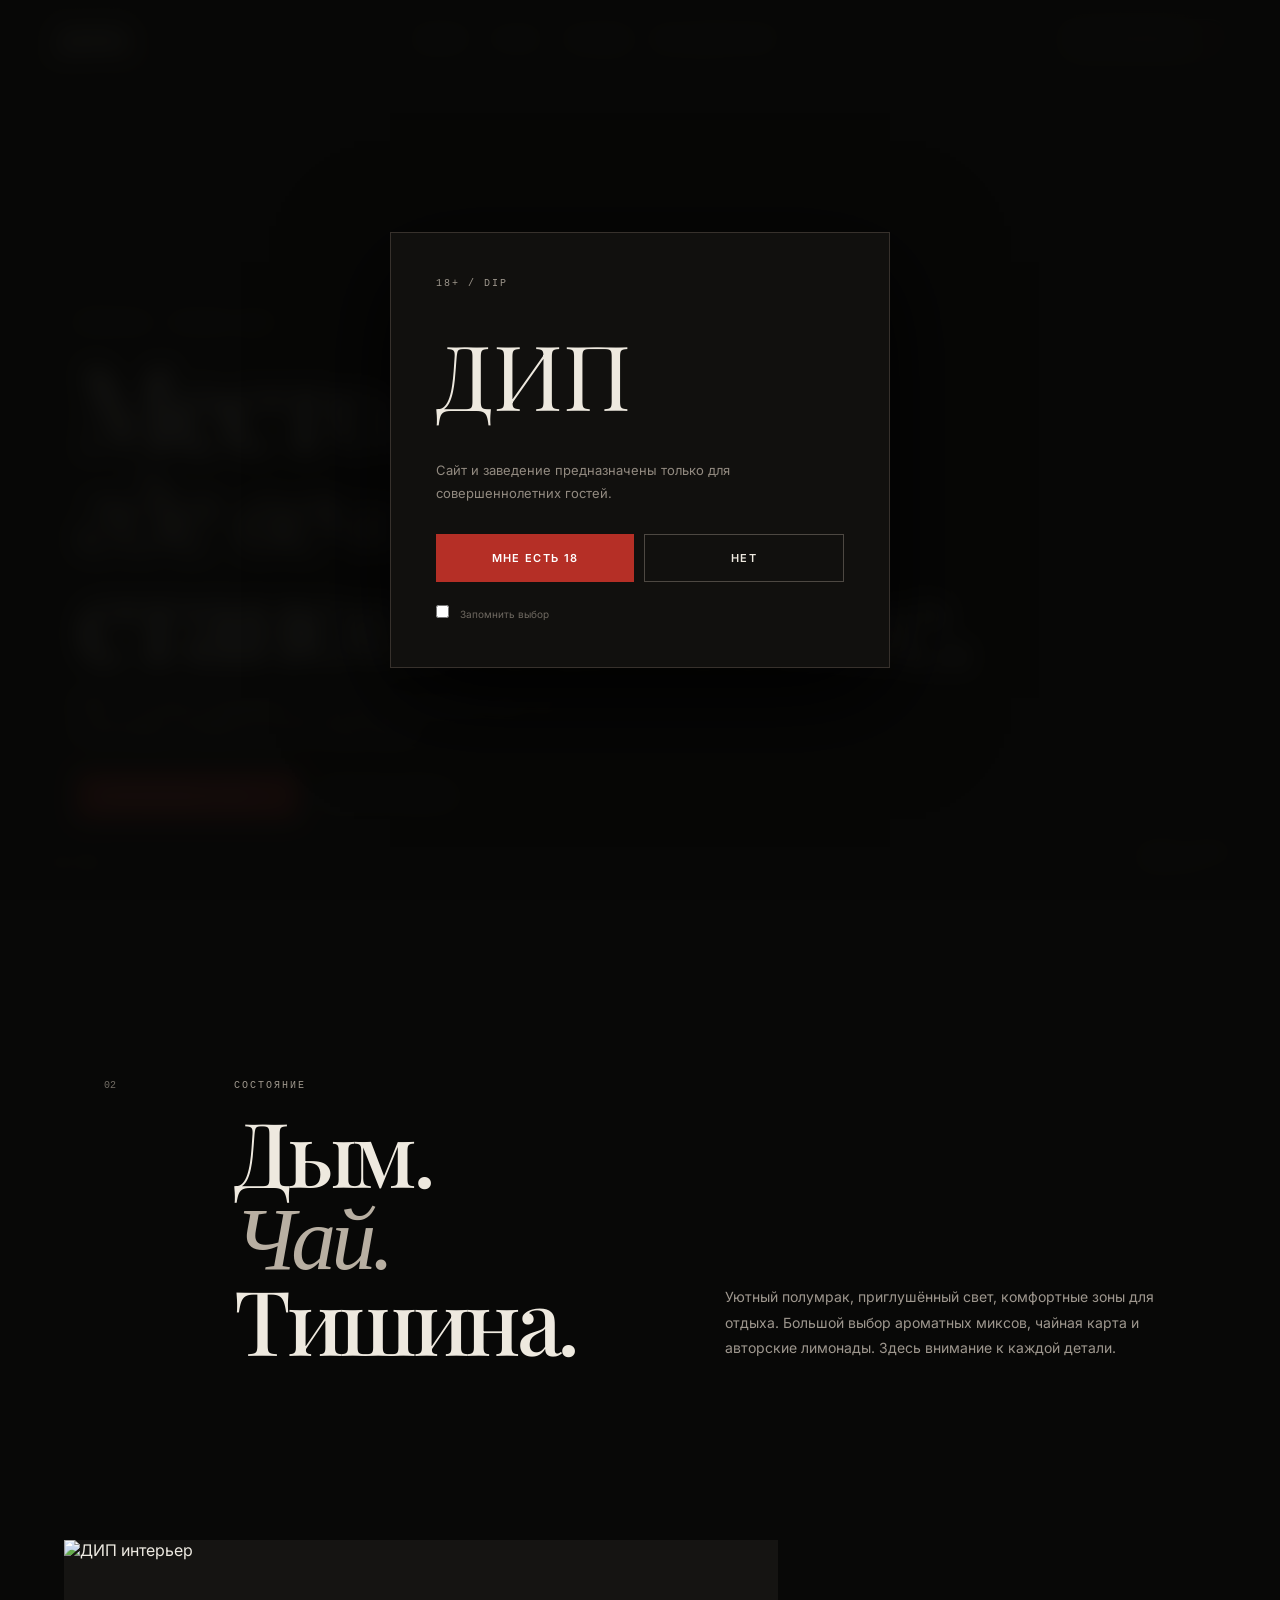
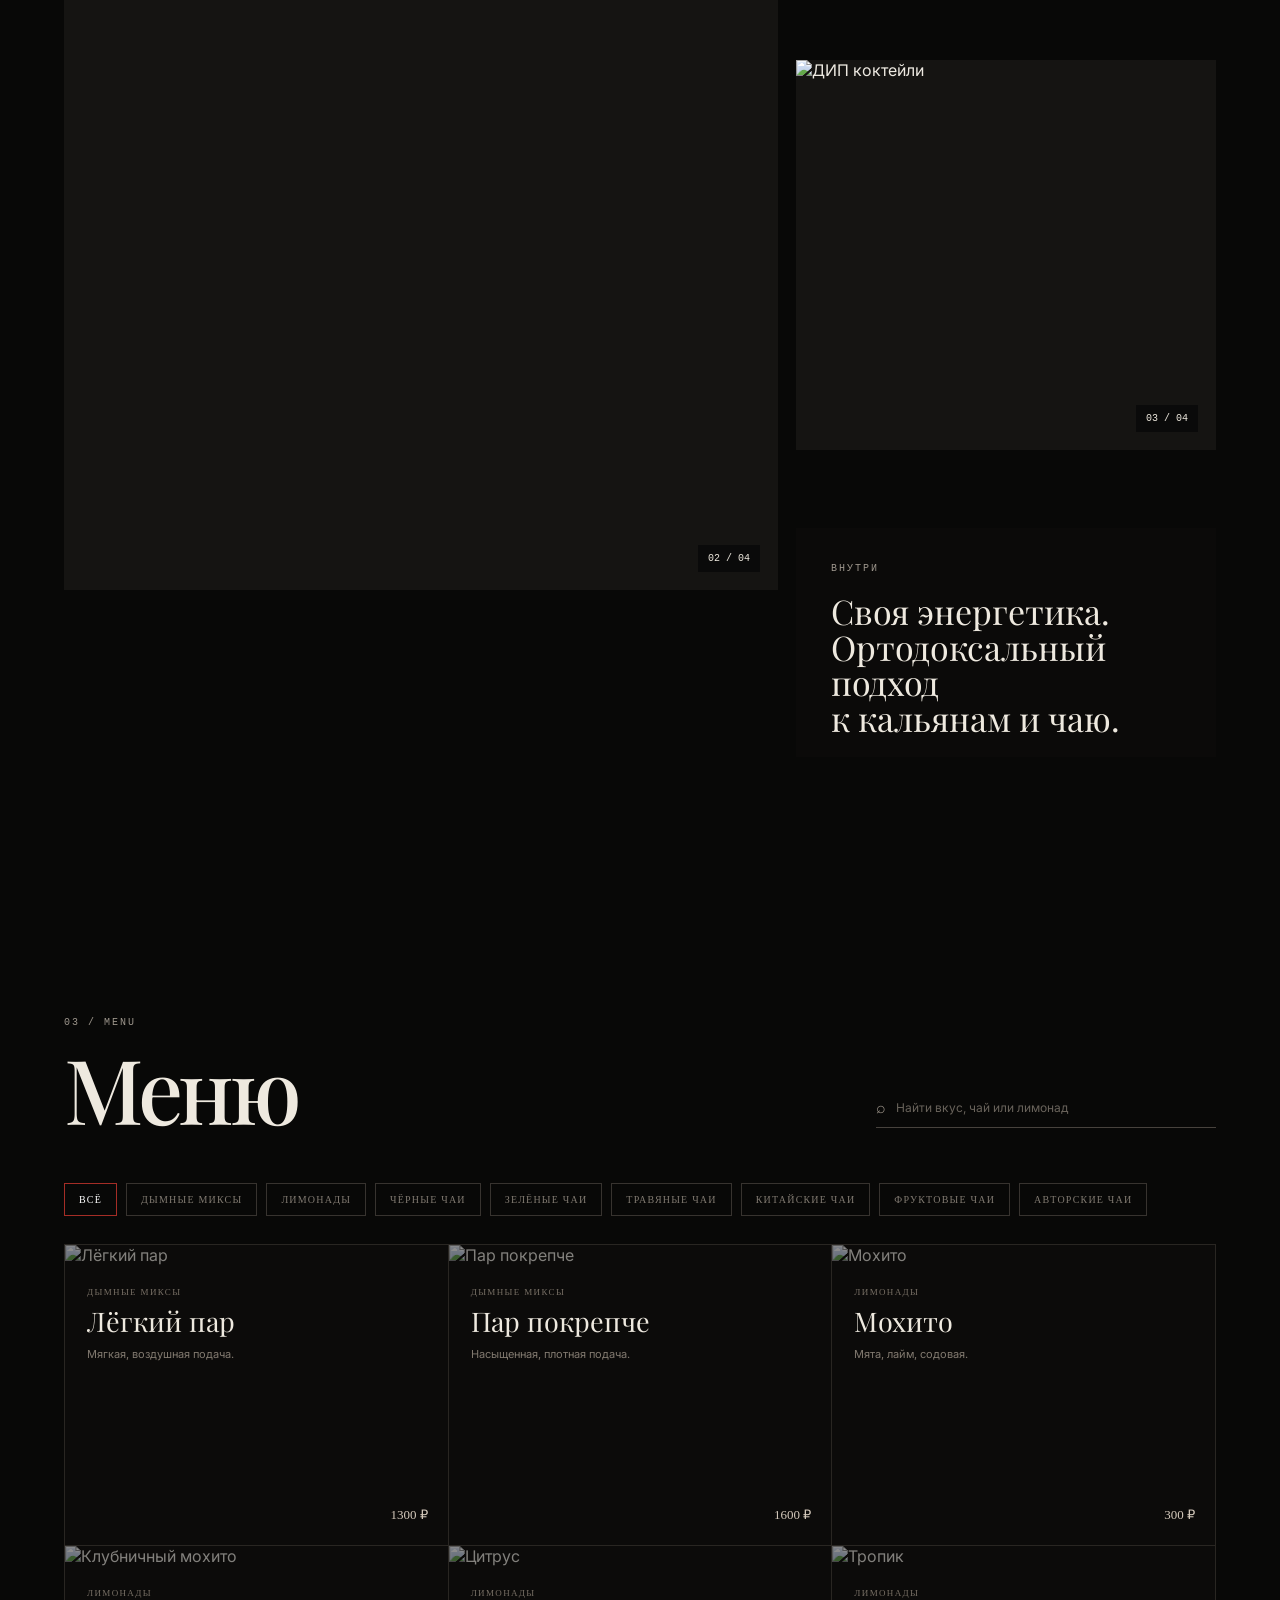
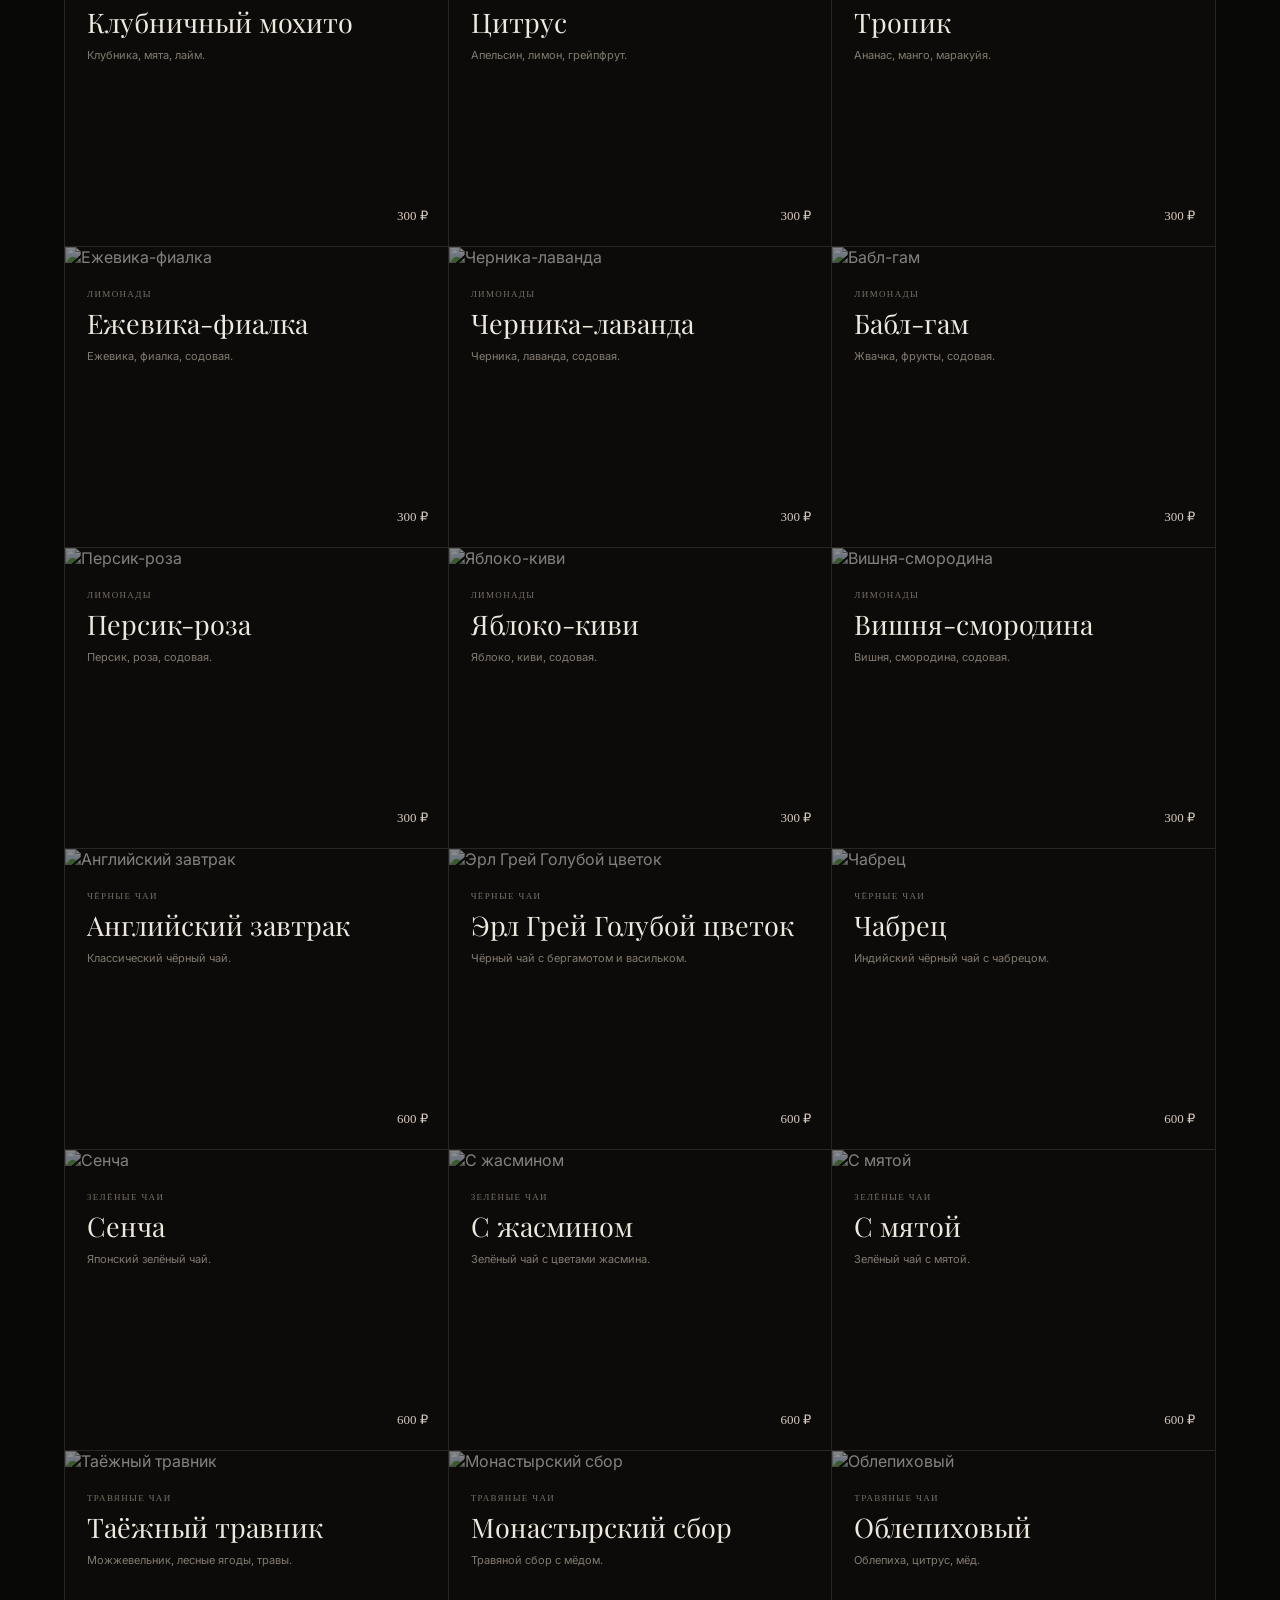
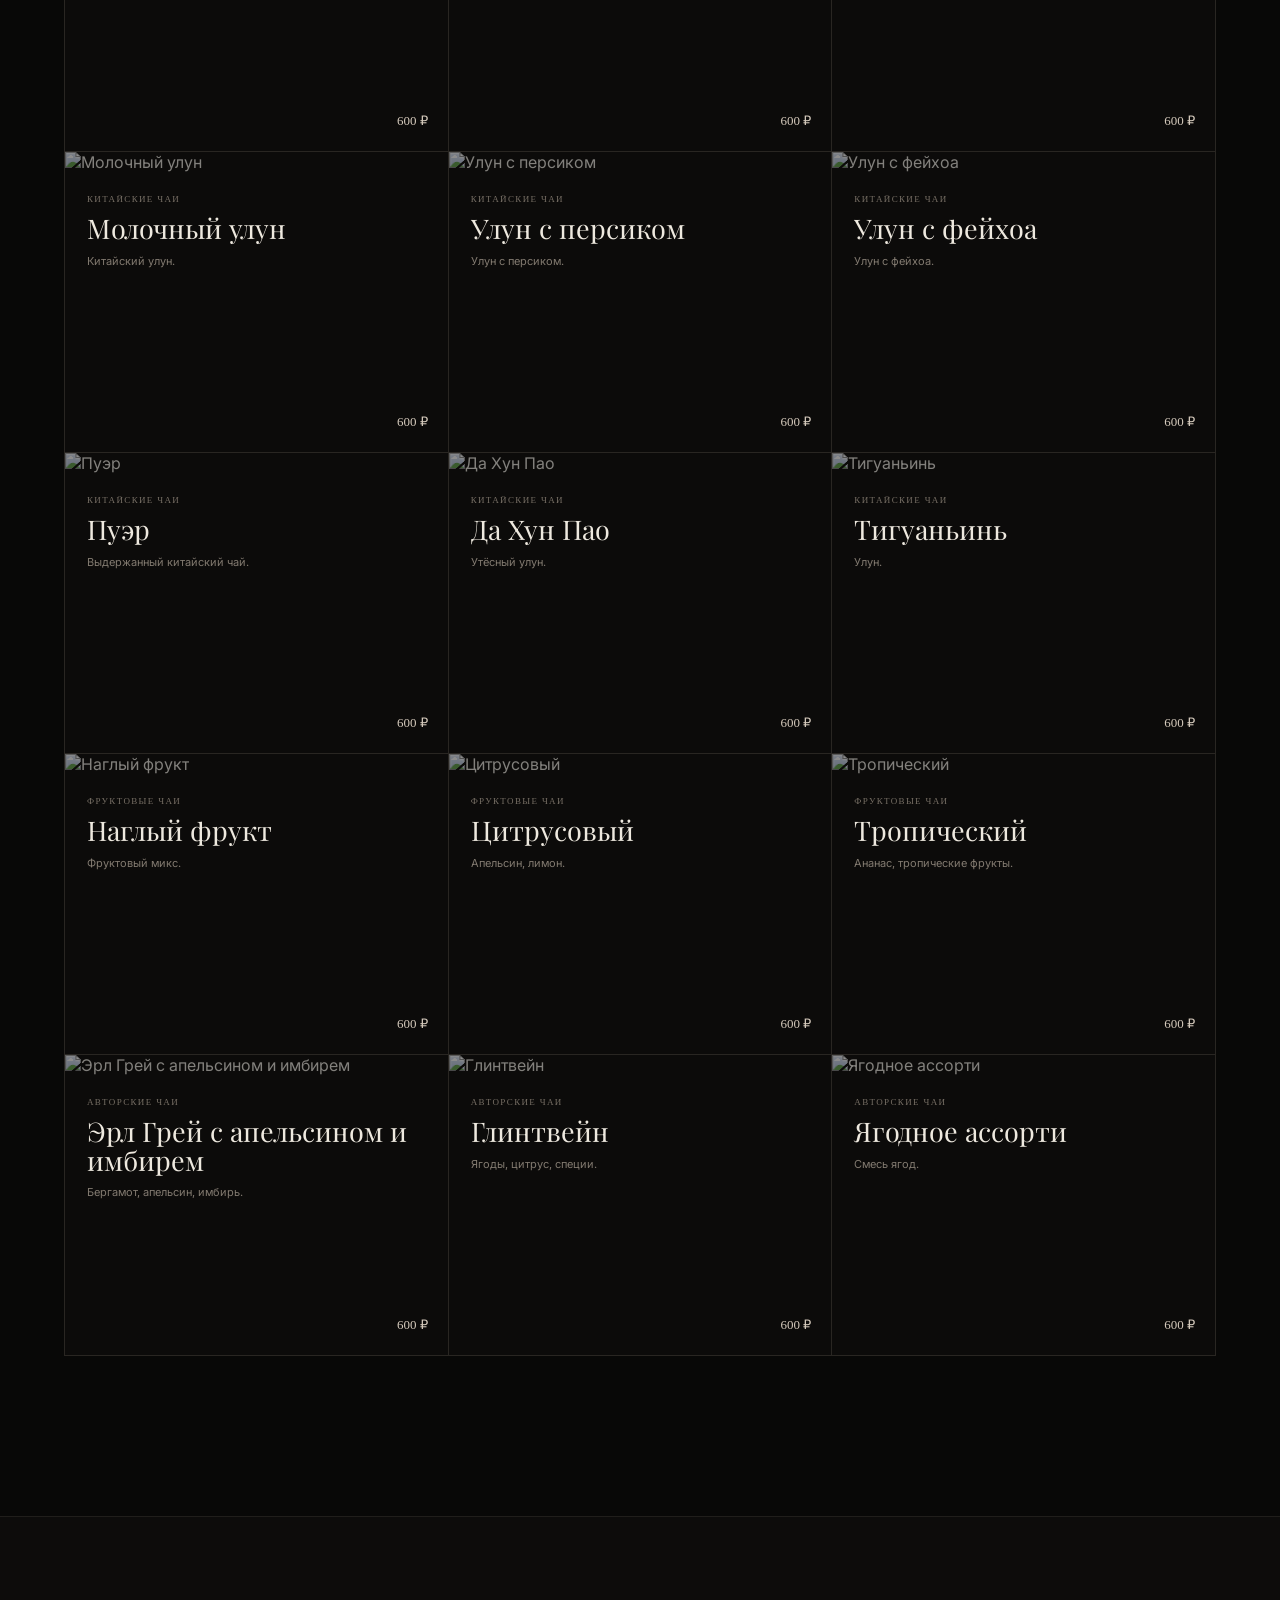
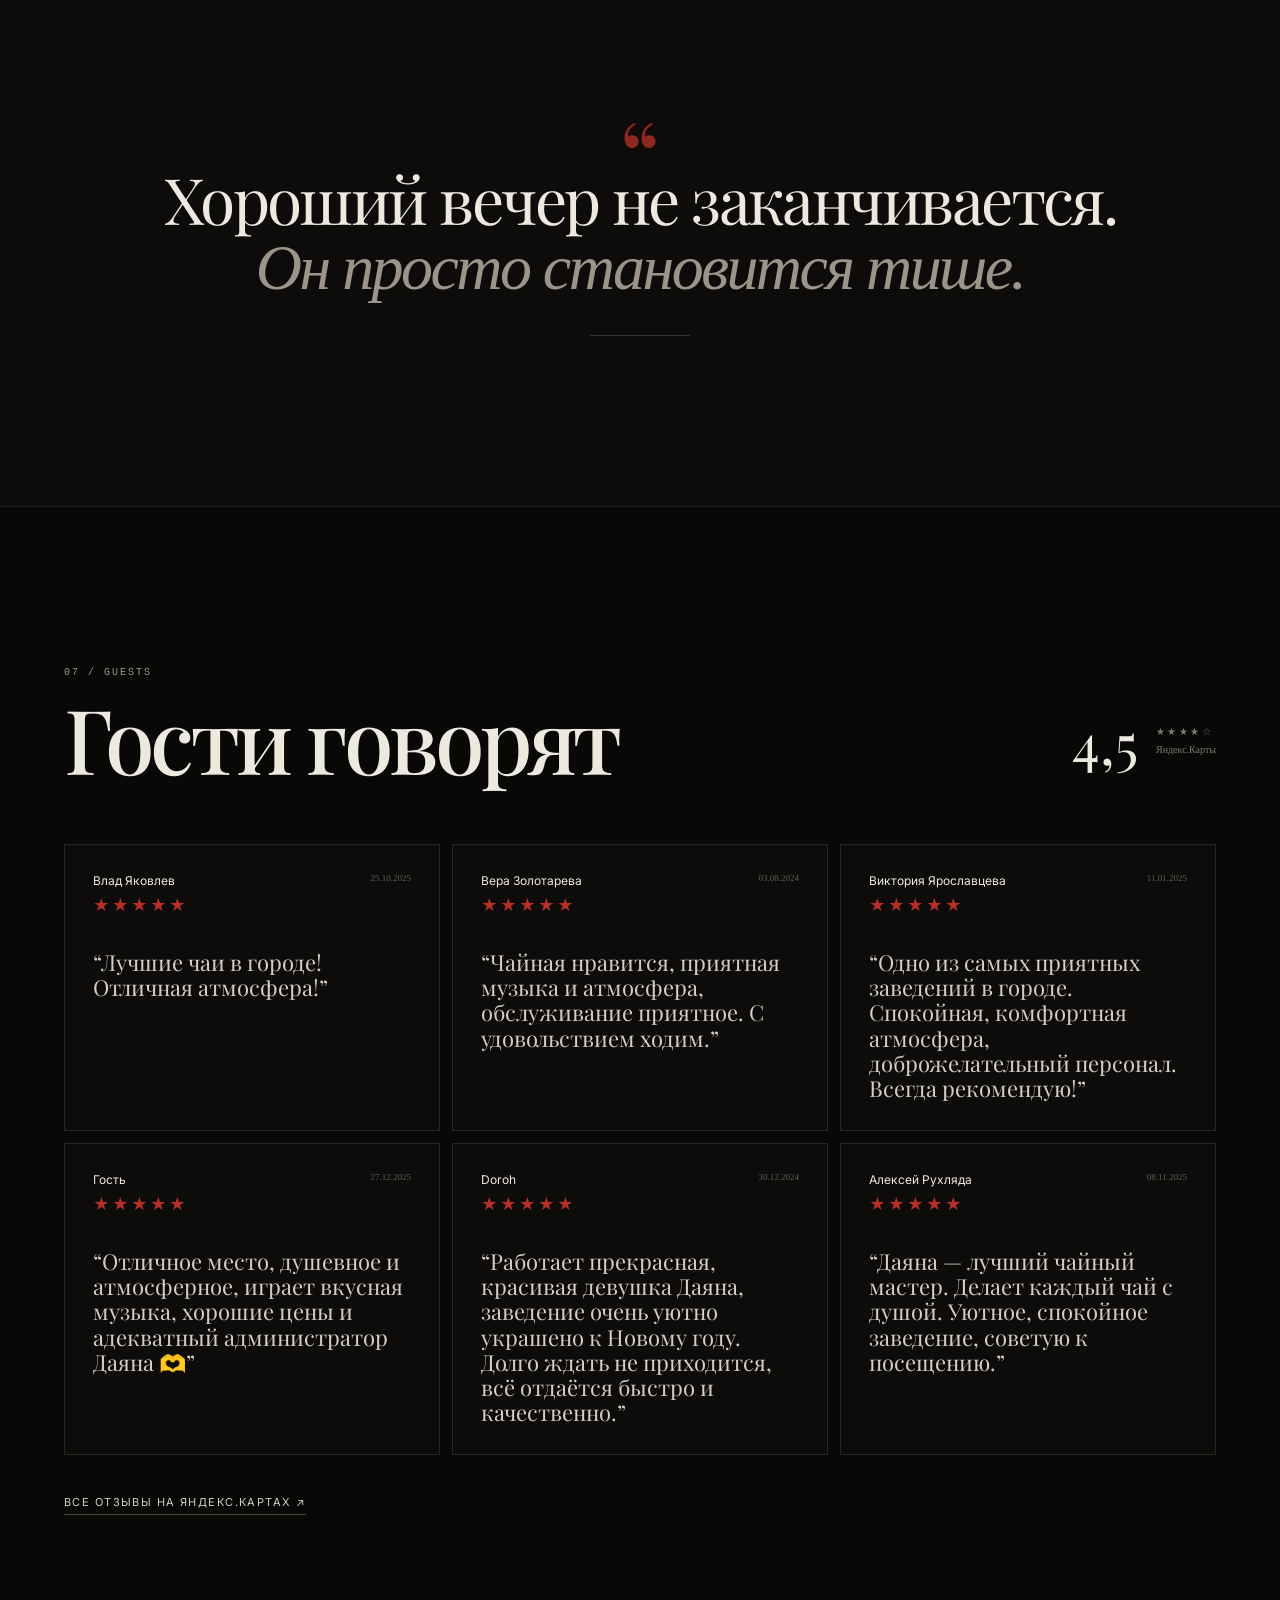
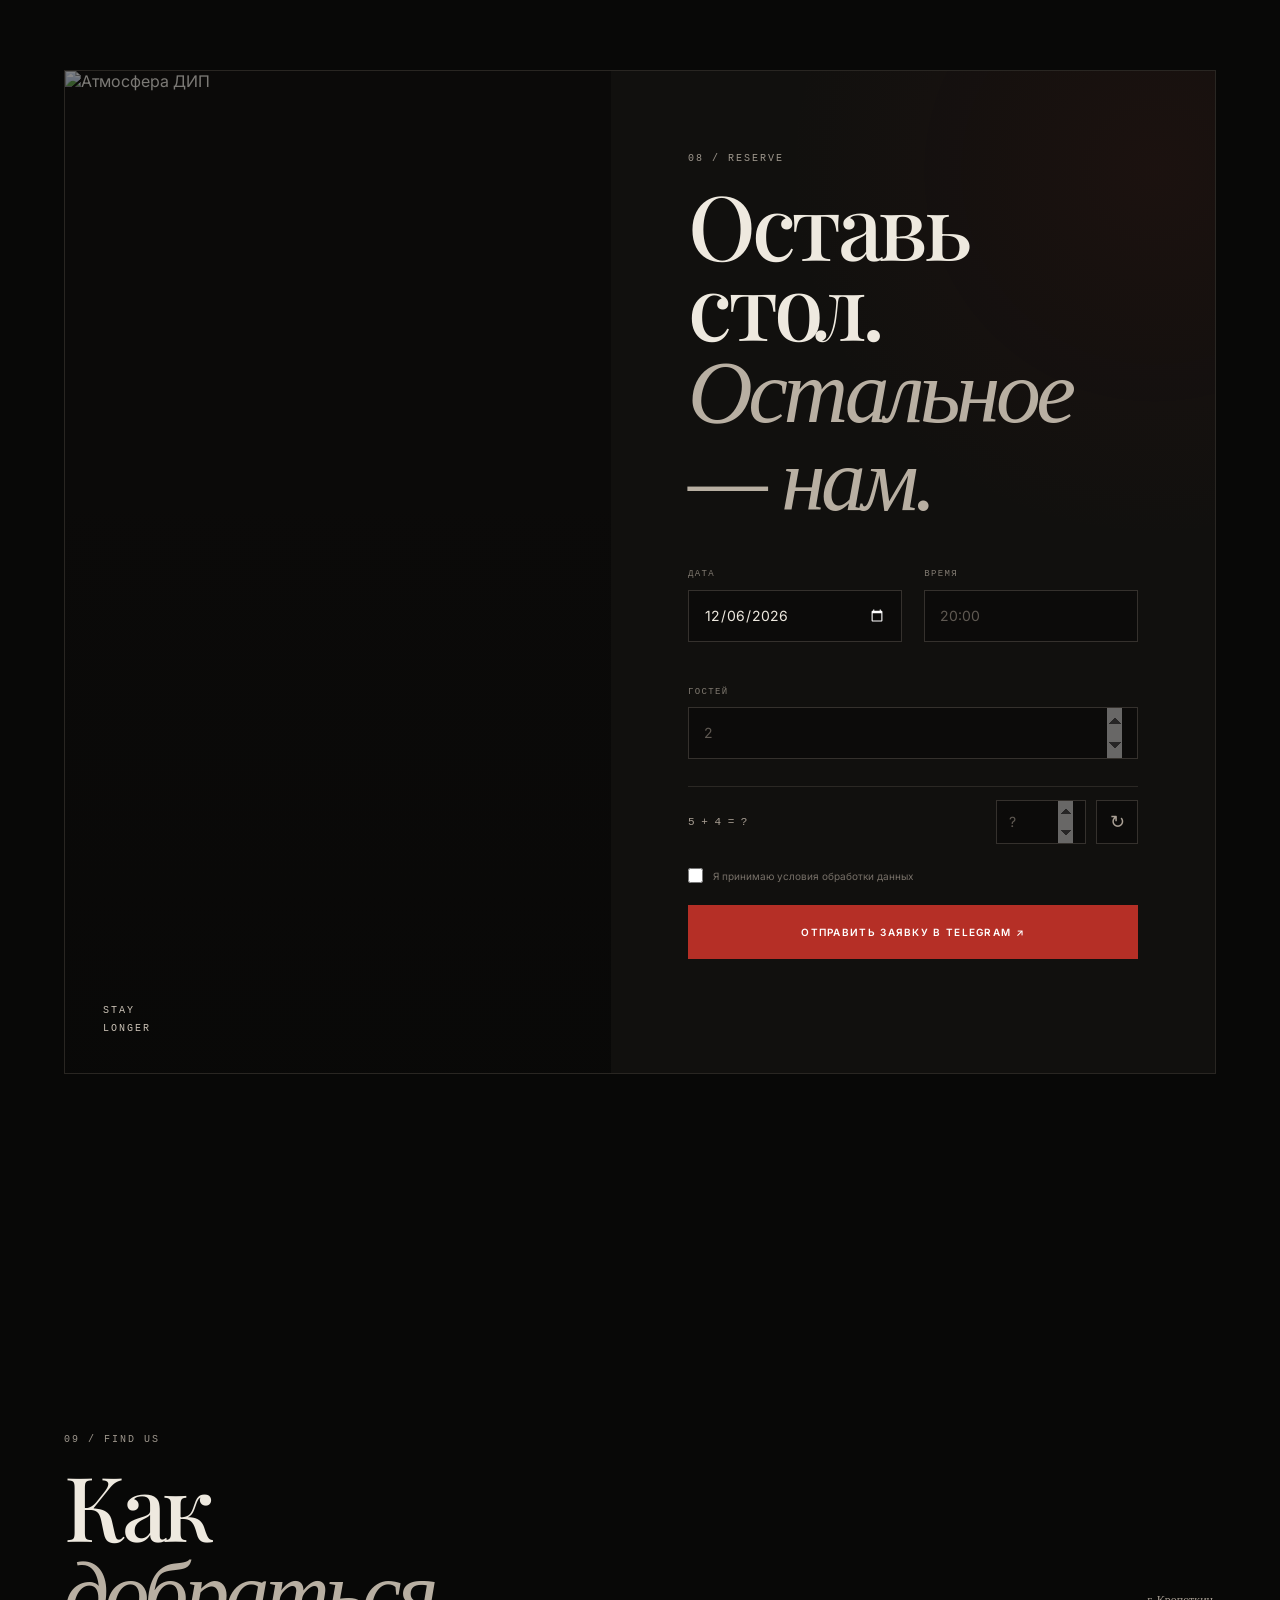
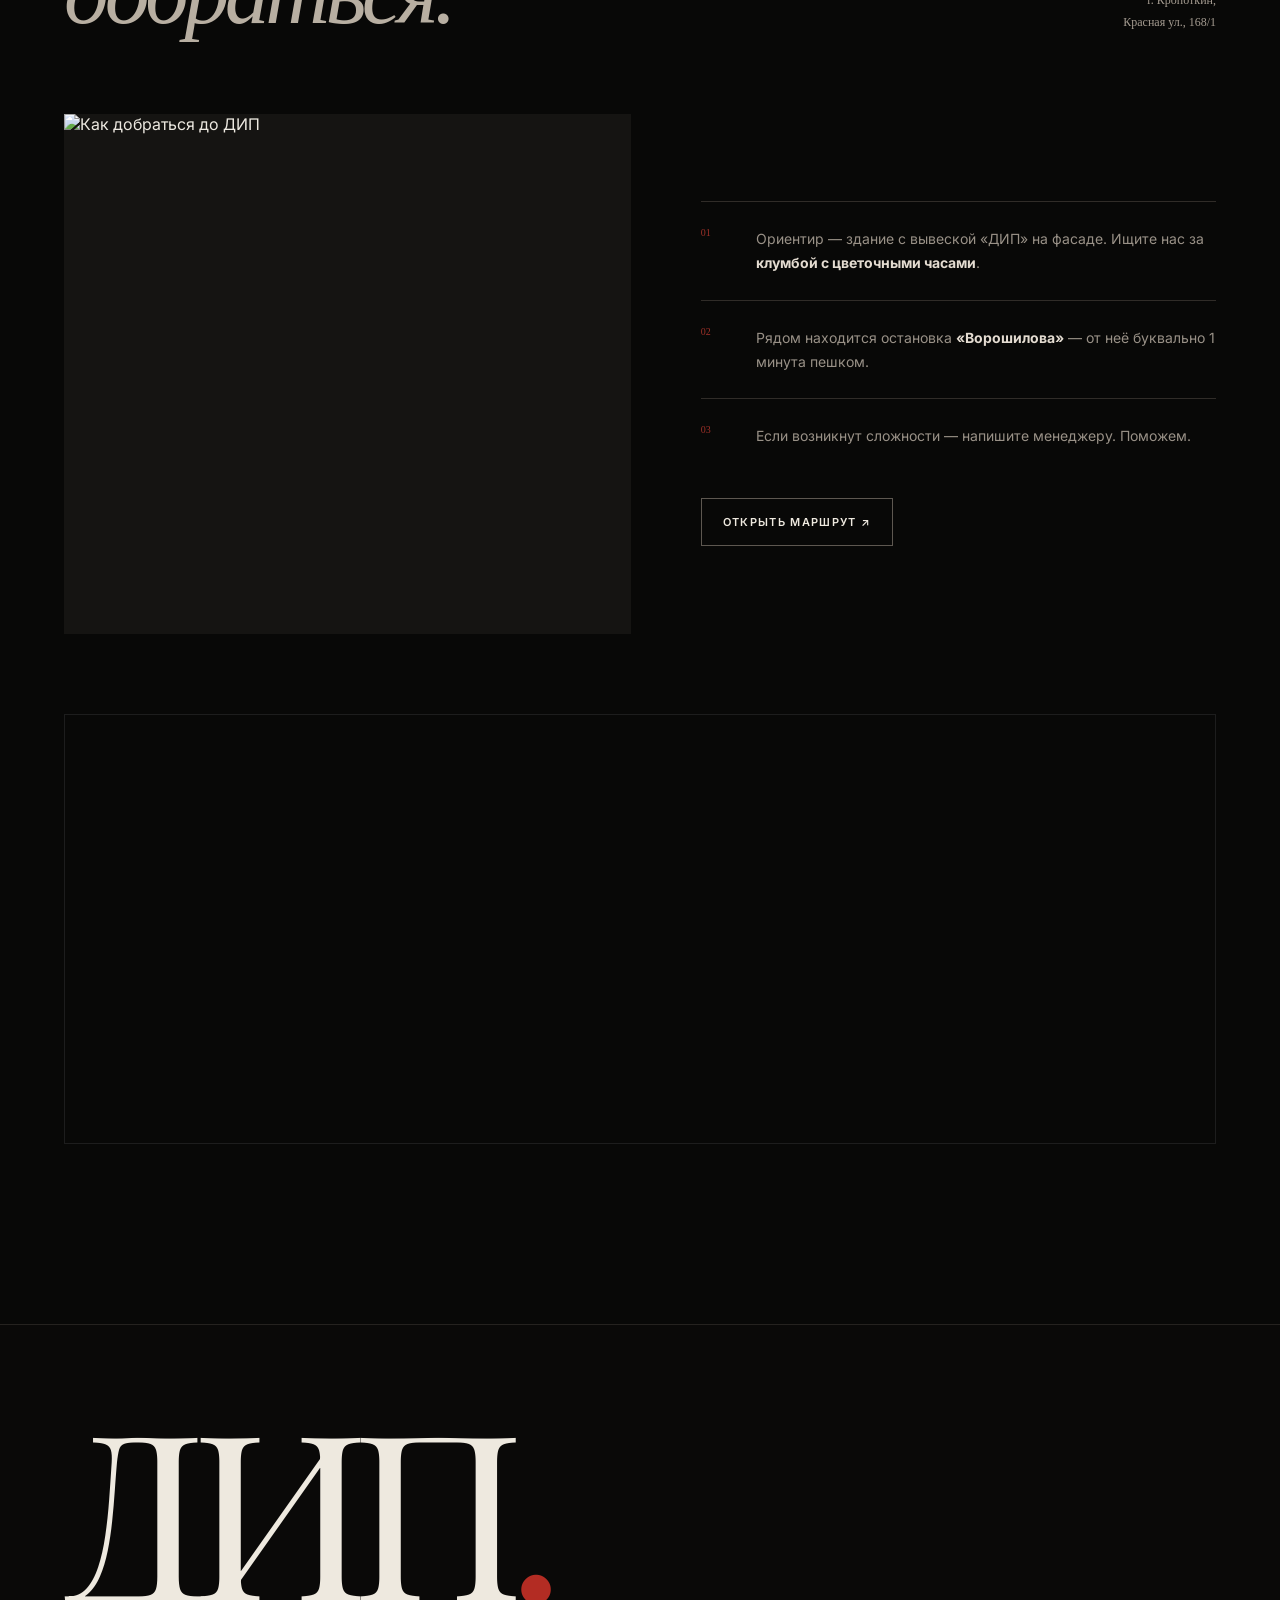
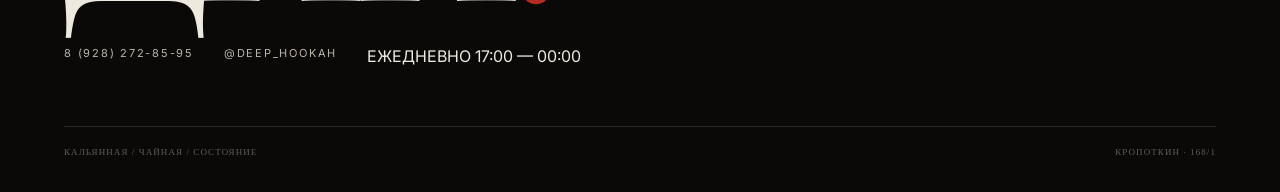
==== commit 8523095a: "Update index.html" ====
--- a/index.html
+++ b/index.html
@@ -128,9 +128,9 @@
     <div class="eyebrow">СОСТОЯНИЕ</div>
 
     <h2>
-      Тише.<br>
-      <em>Глубже.</em><br>
-      Ближе.
+      Дым.<br>
+      <em>Чай.</em><br>
+      Тишина.
     </h2>
   </div>
 
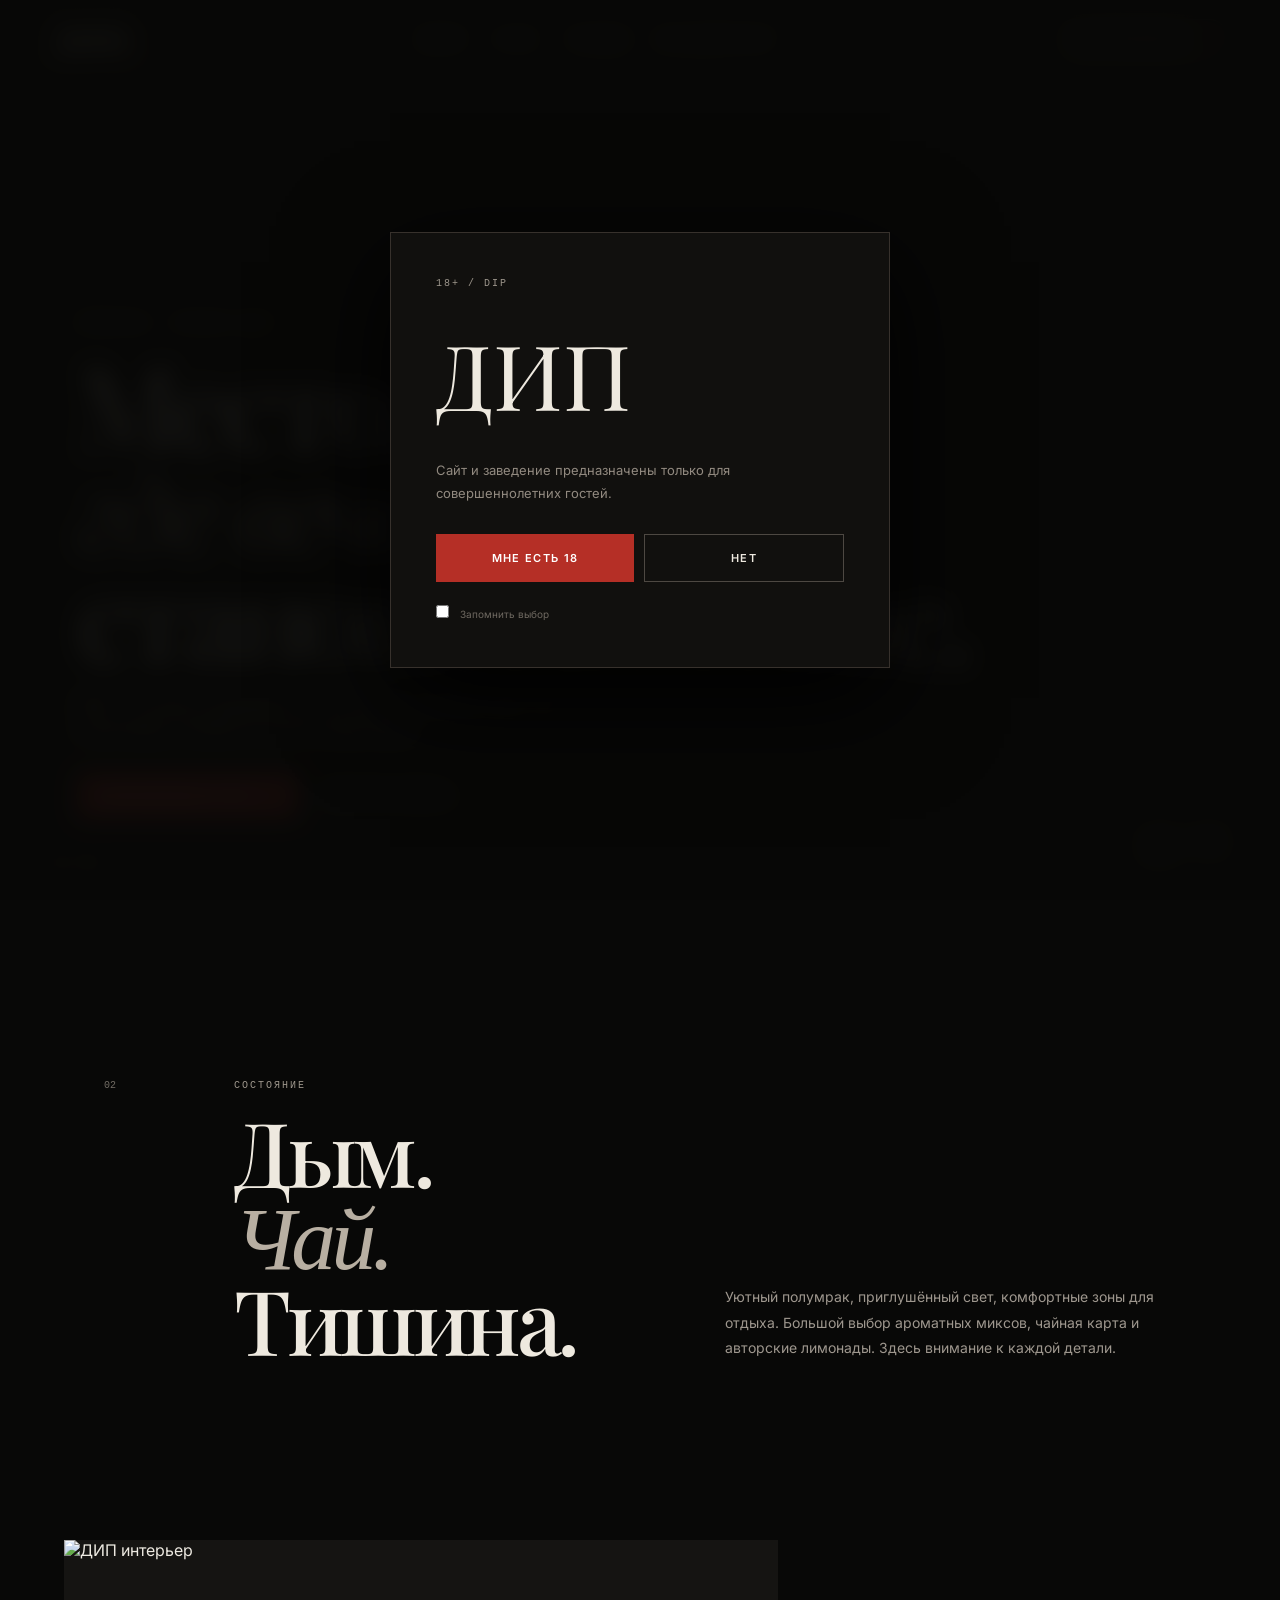
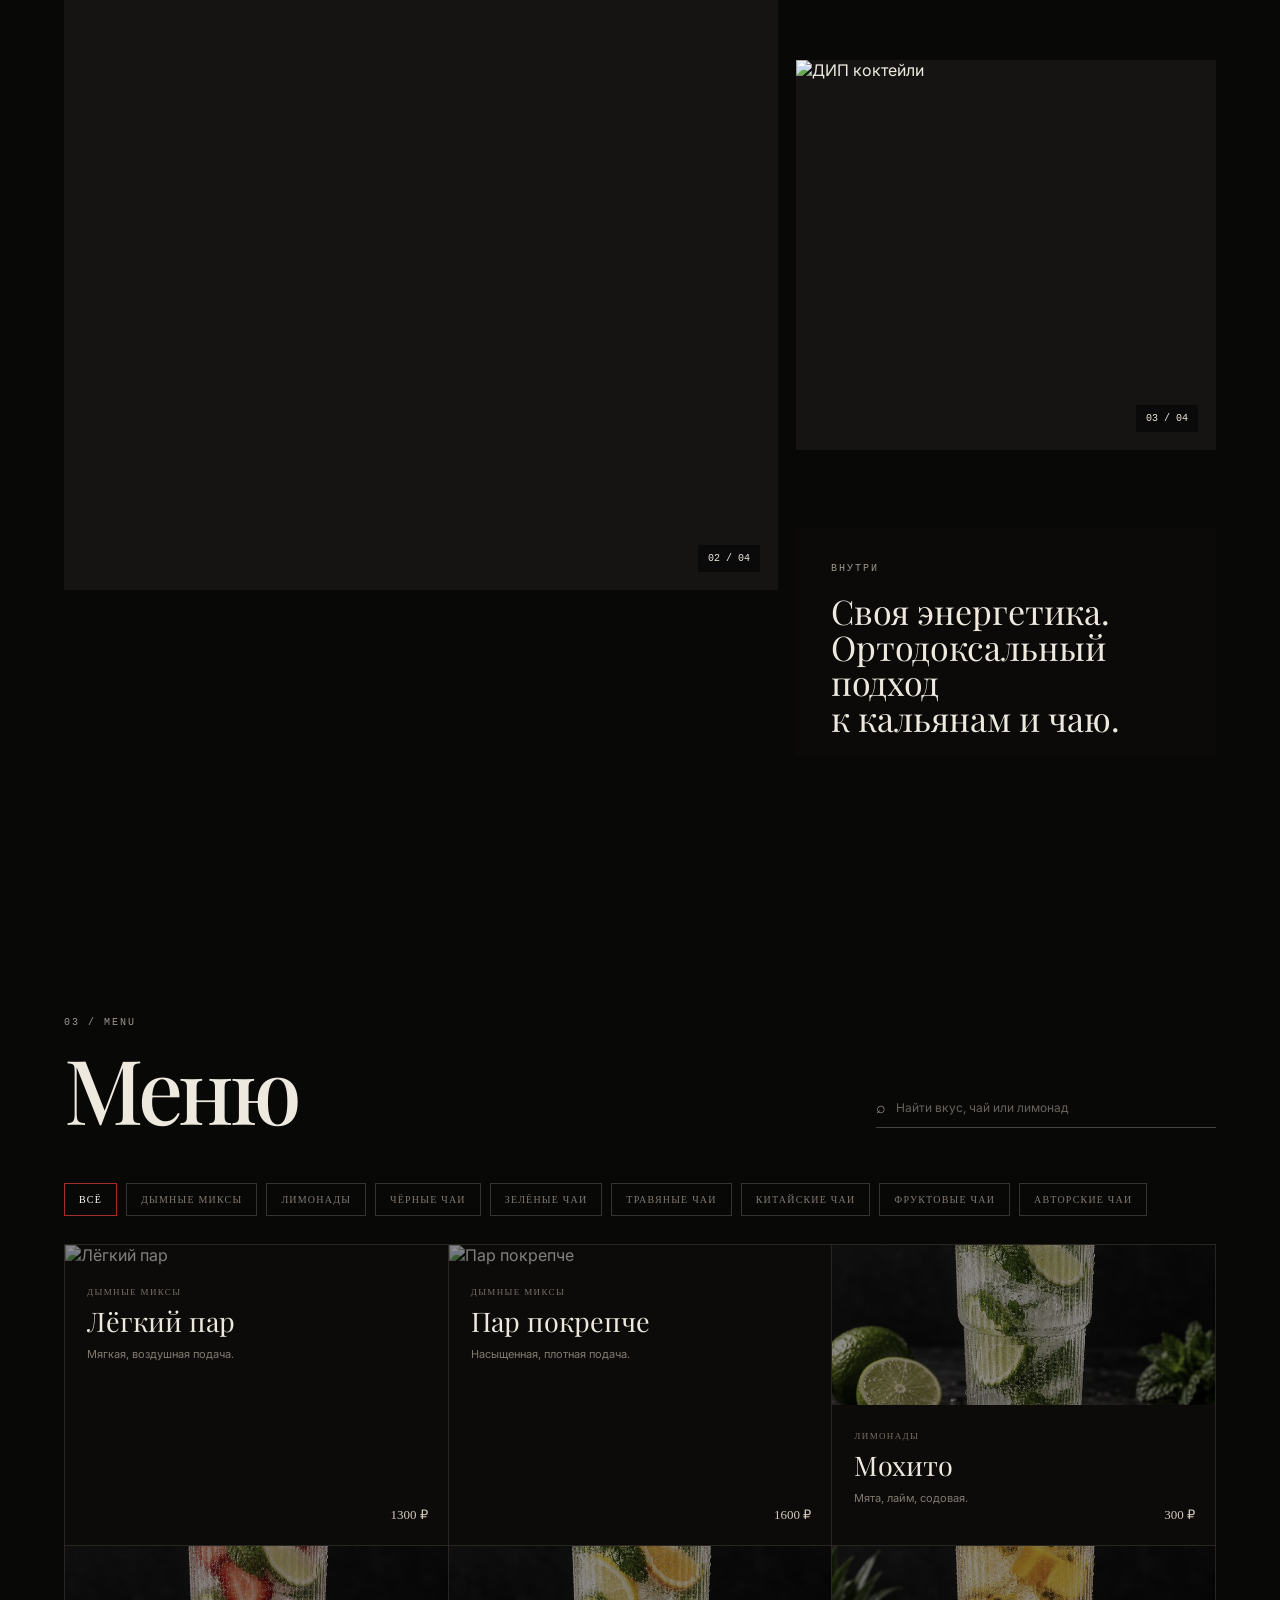
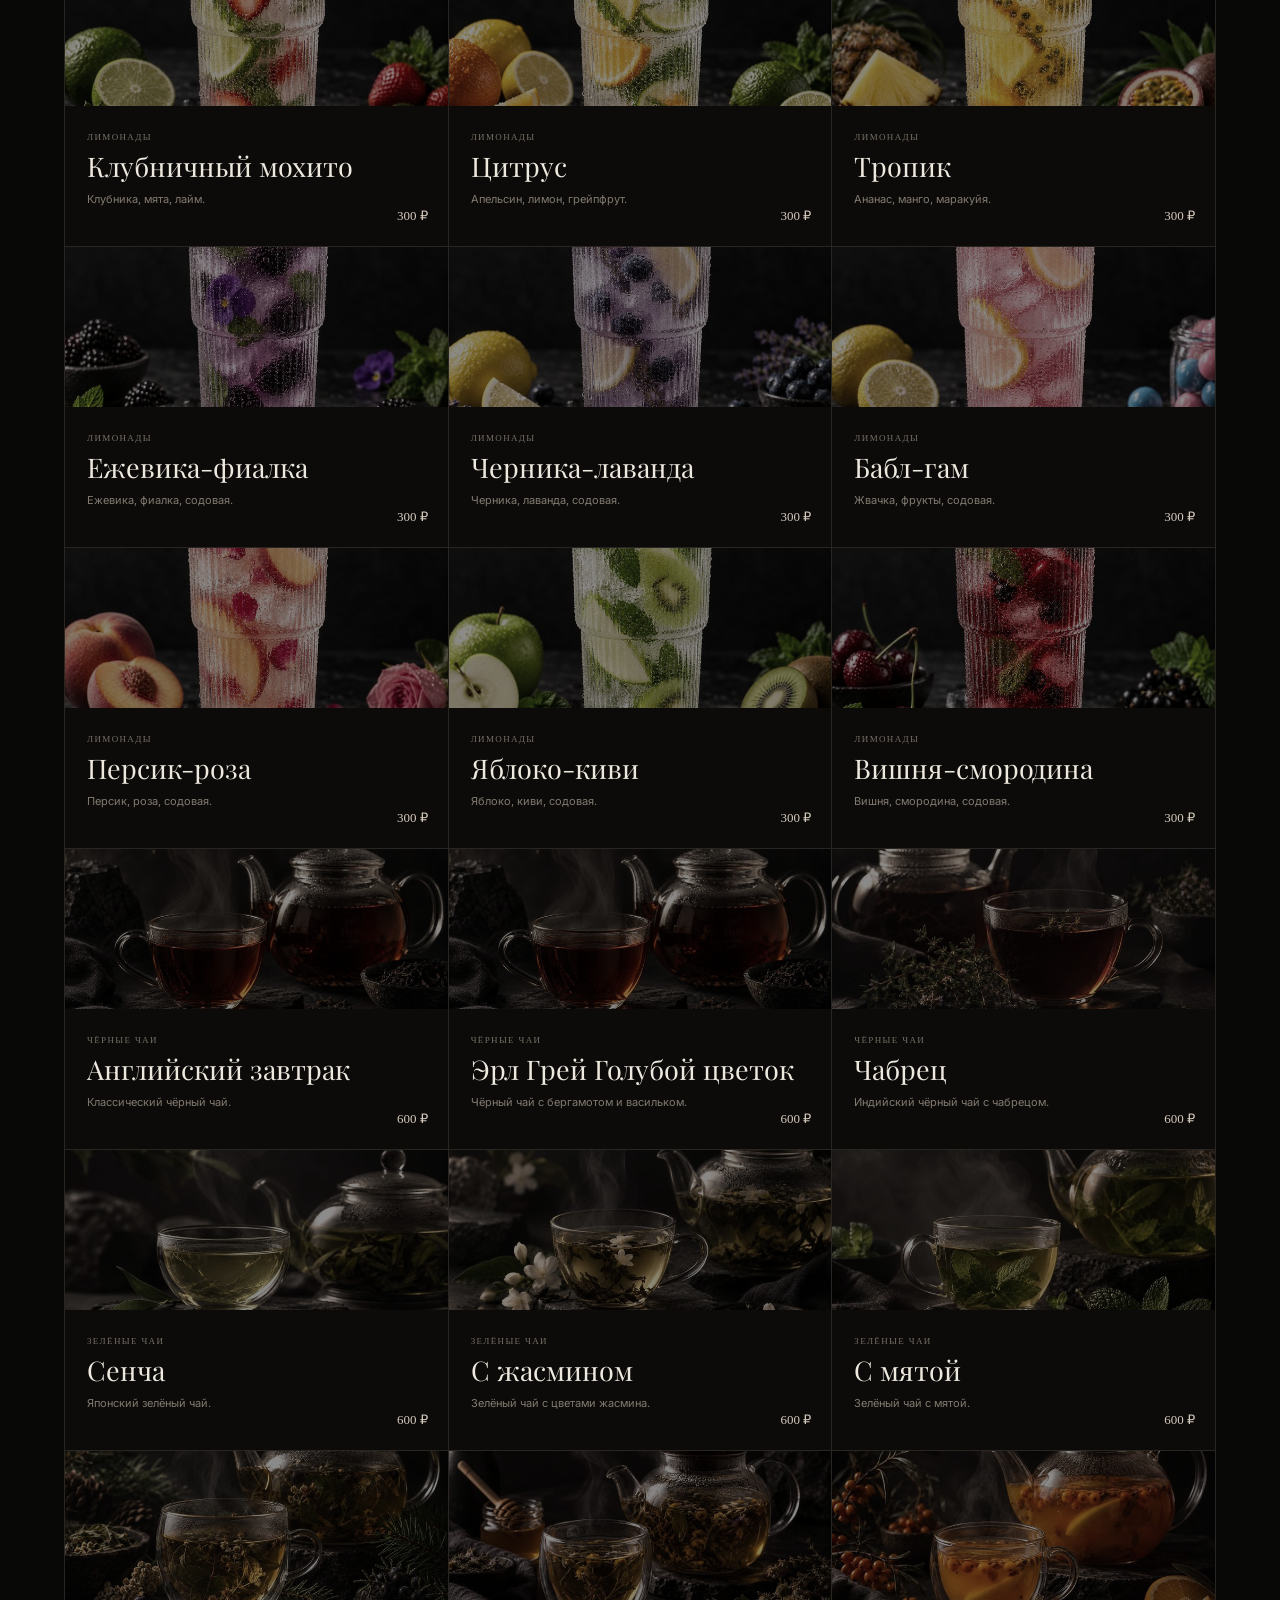
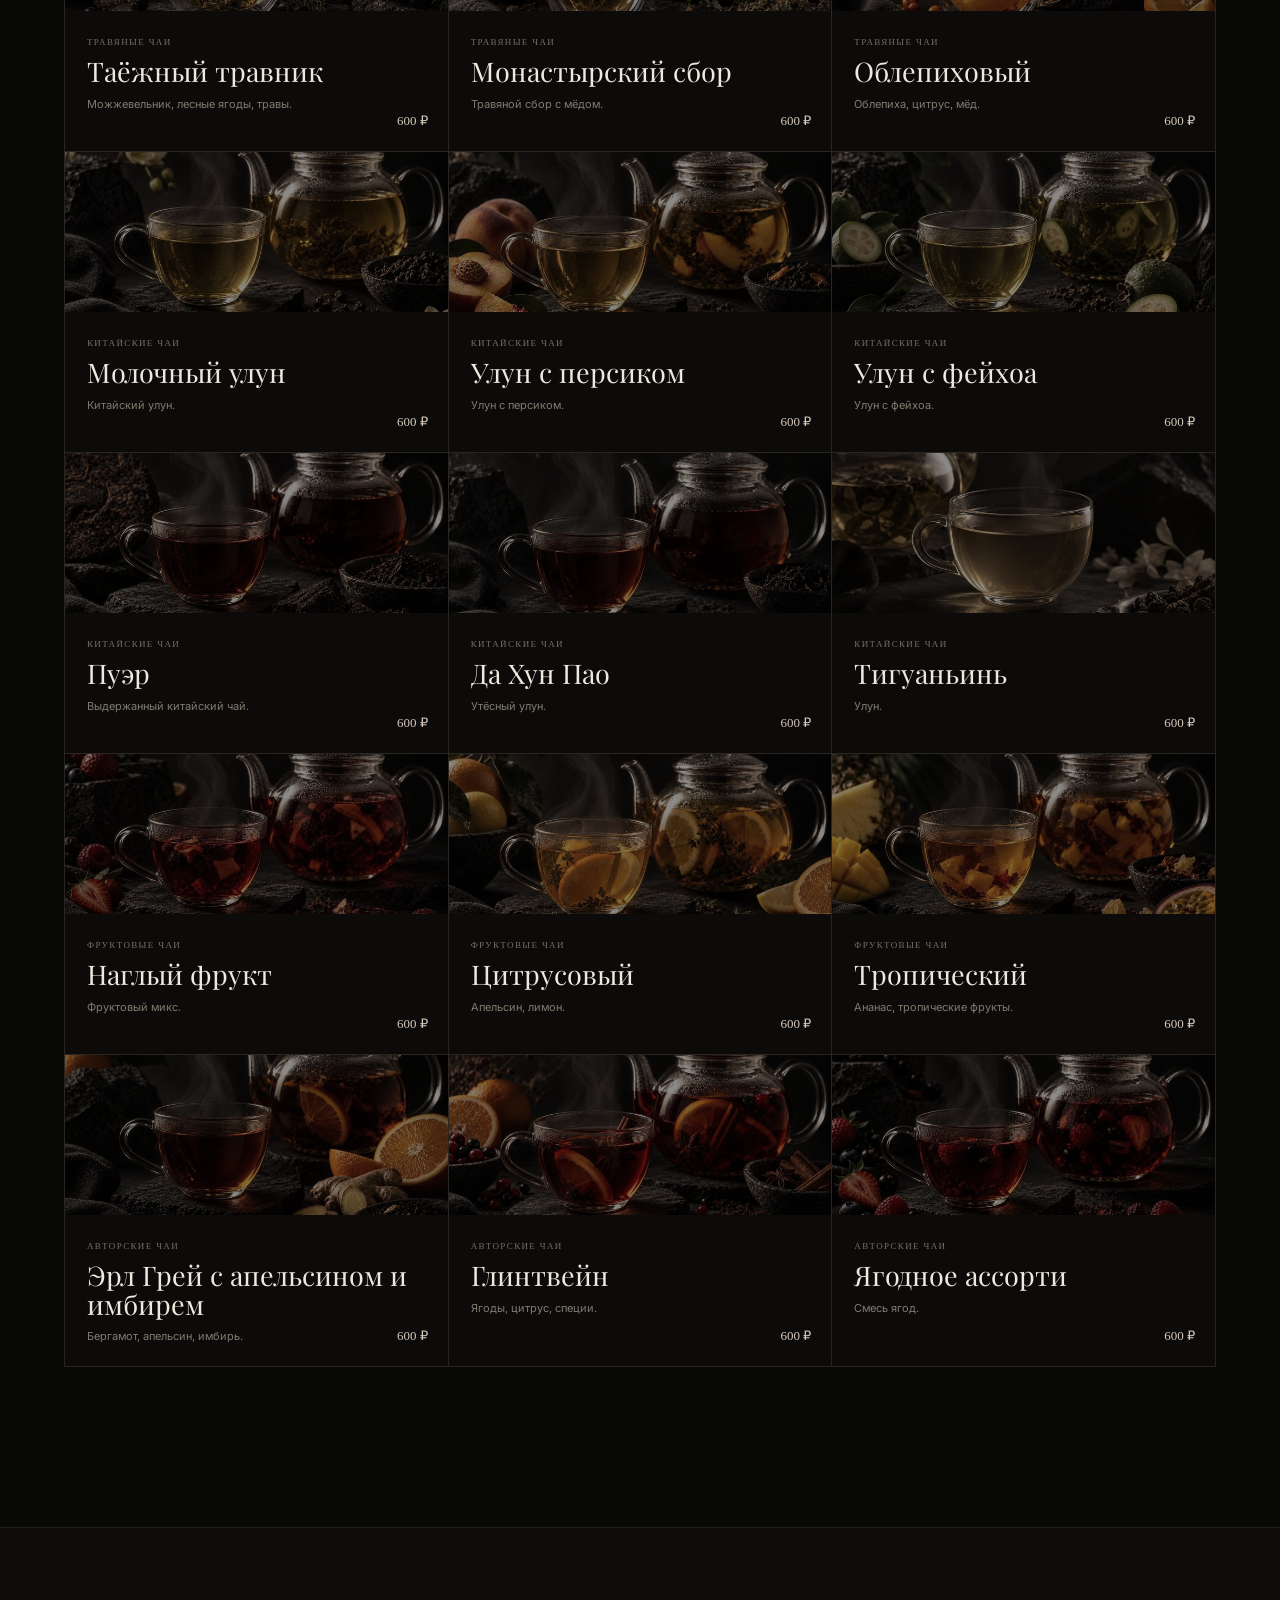
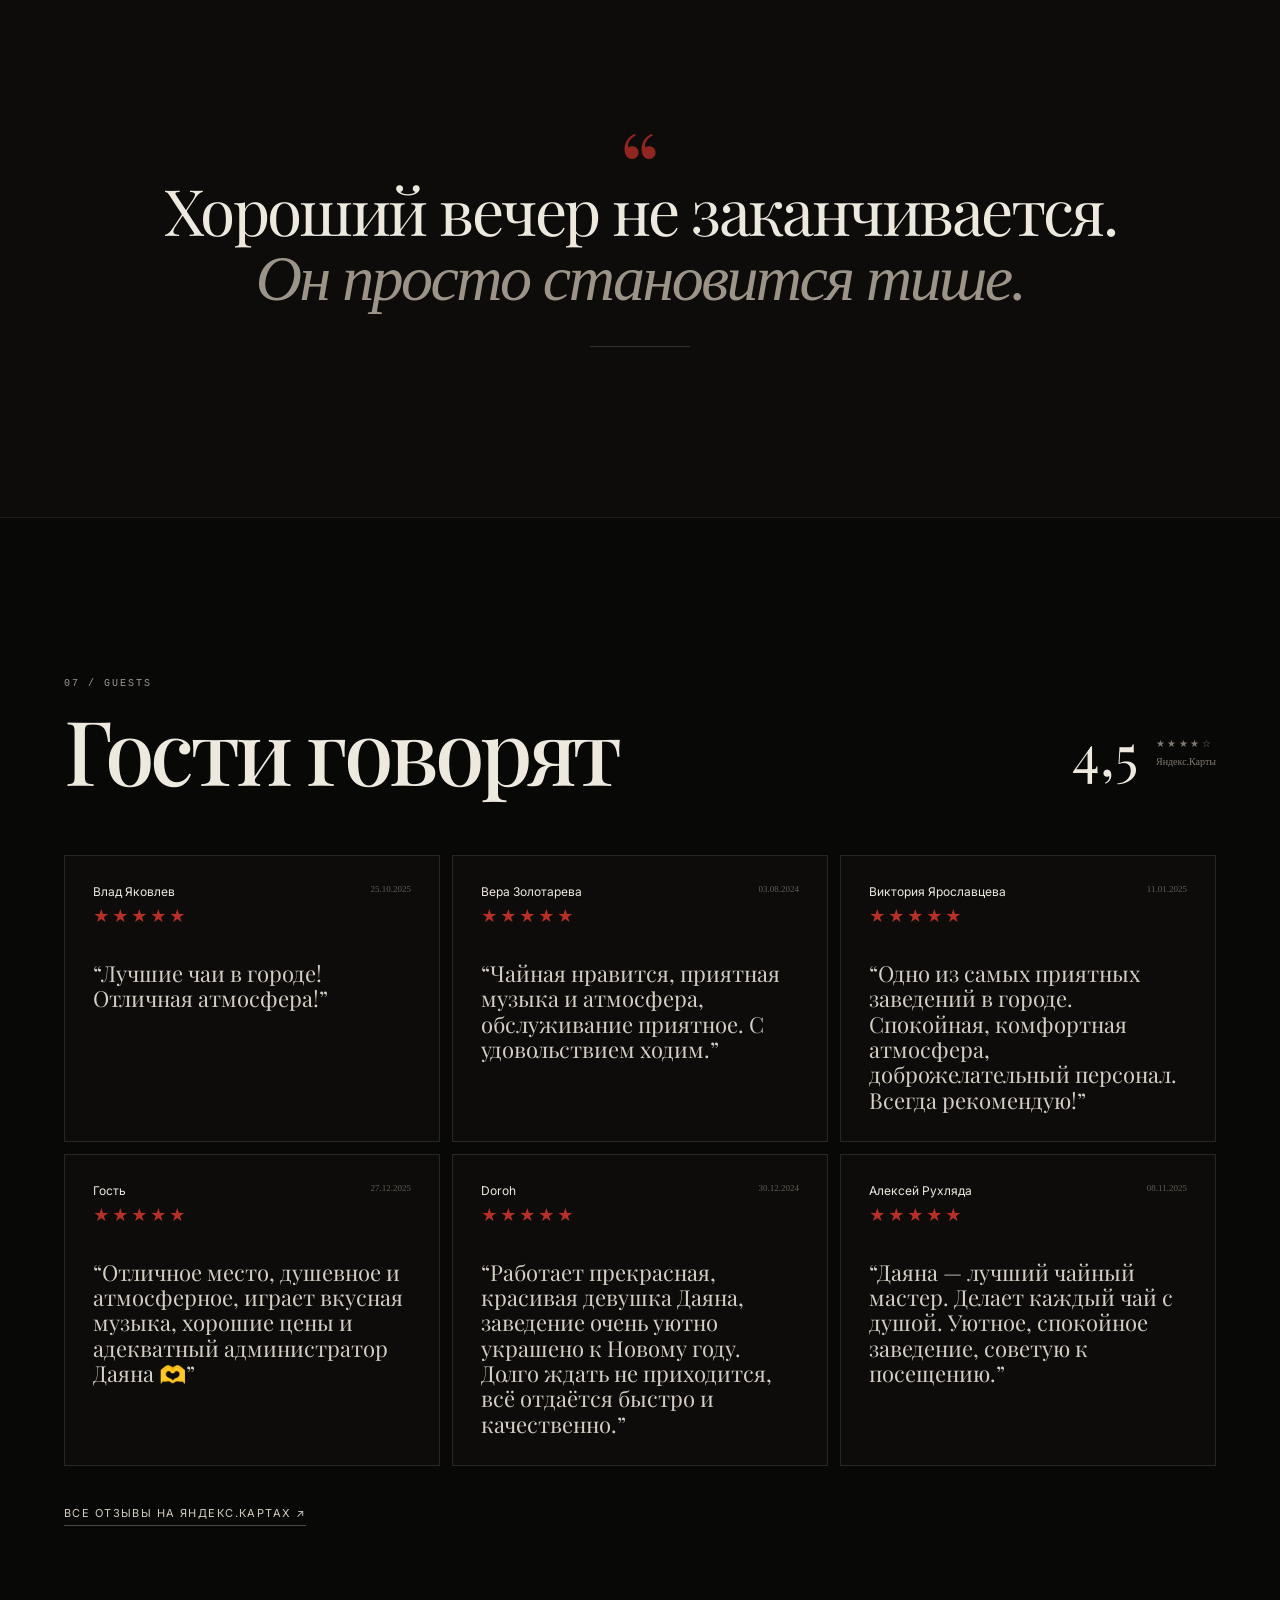
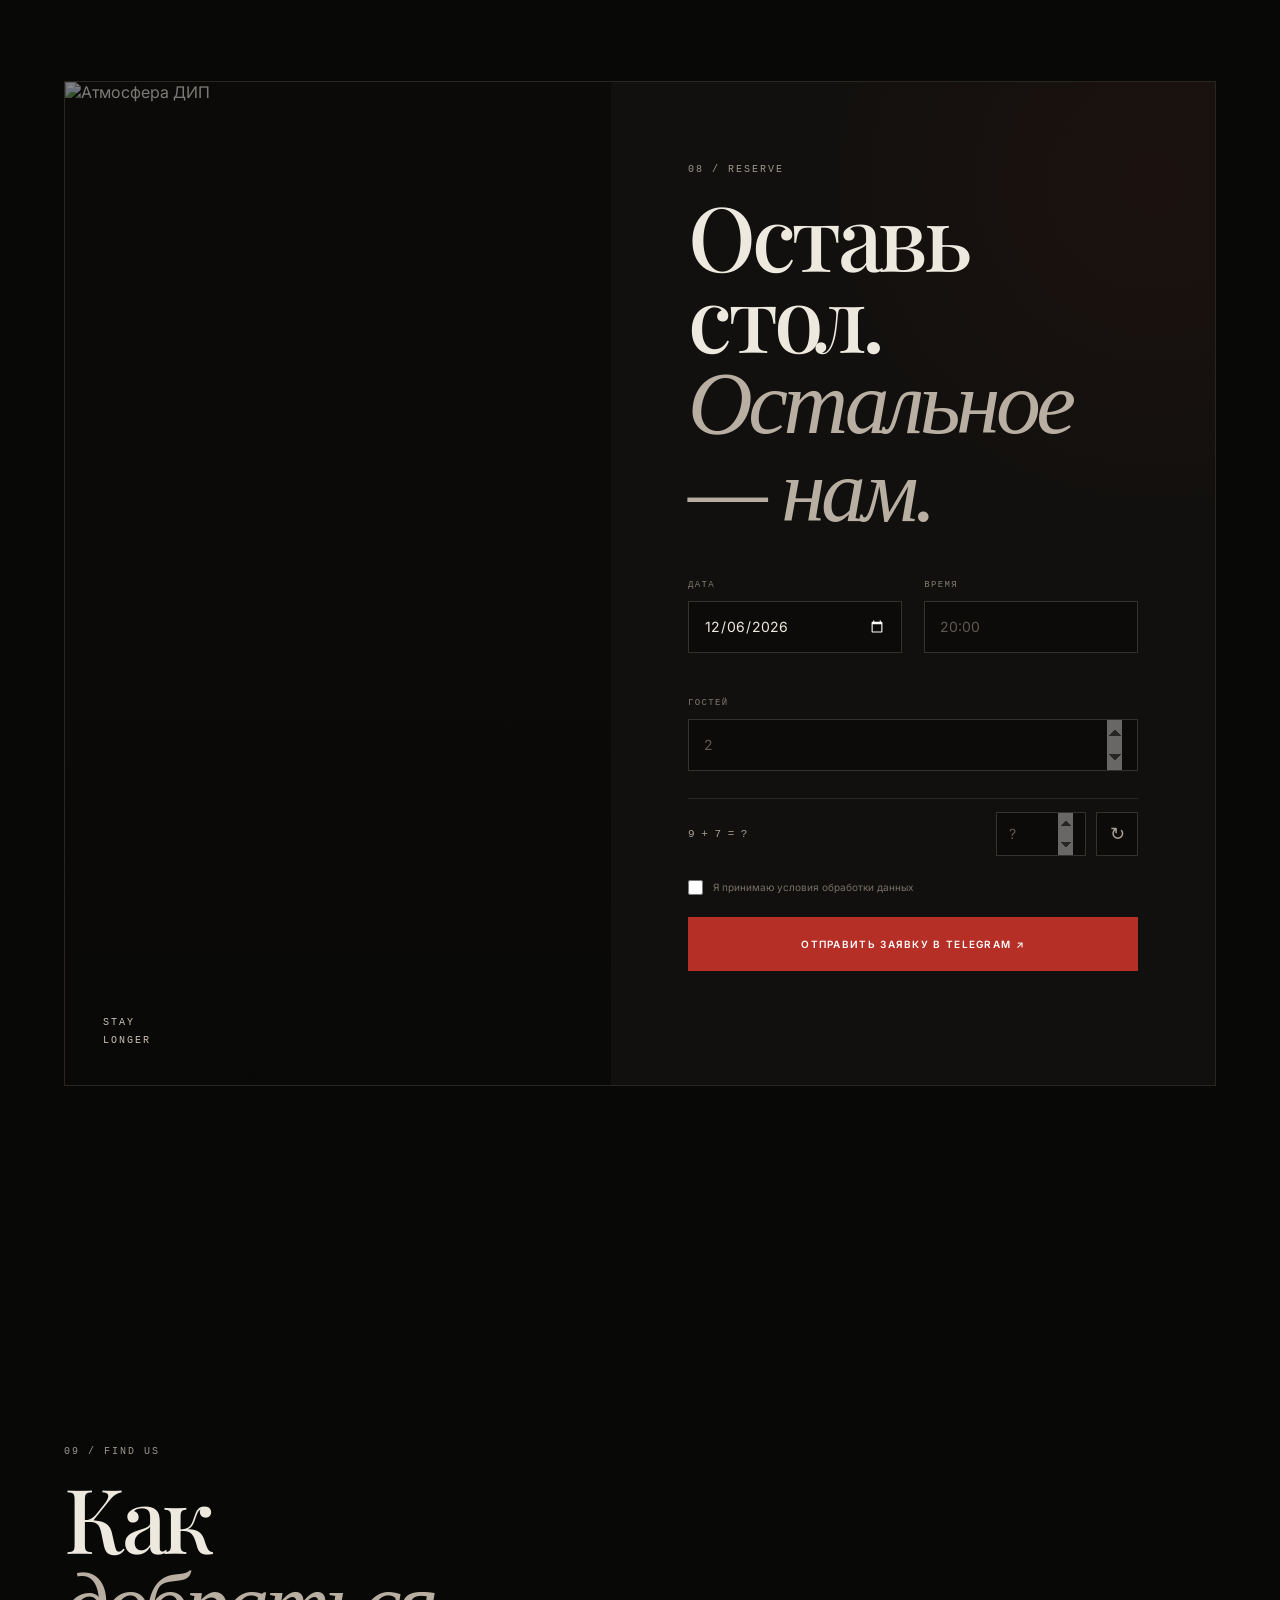
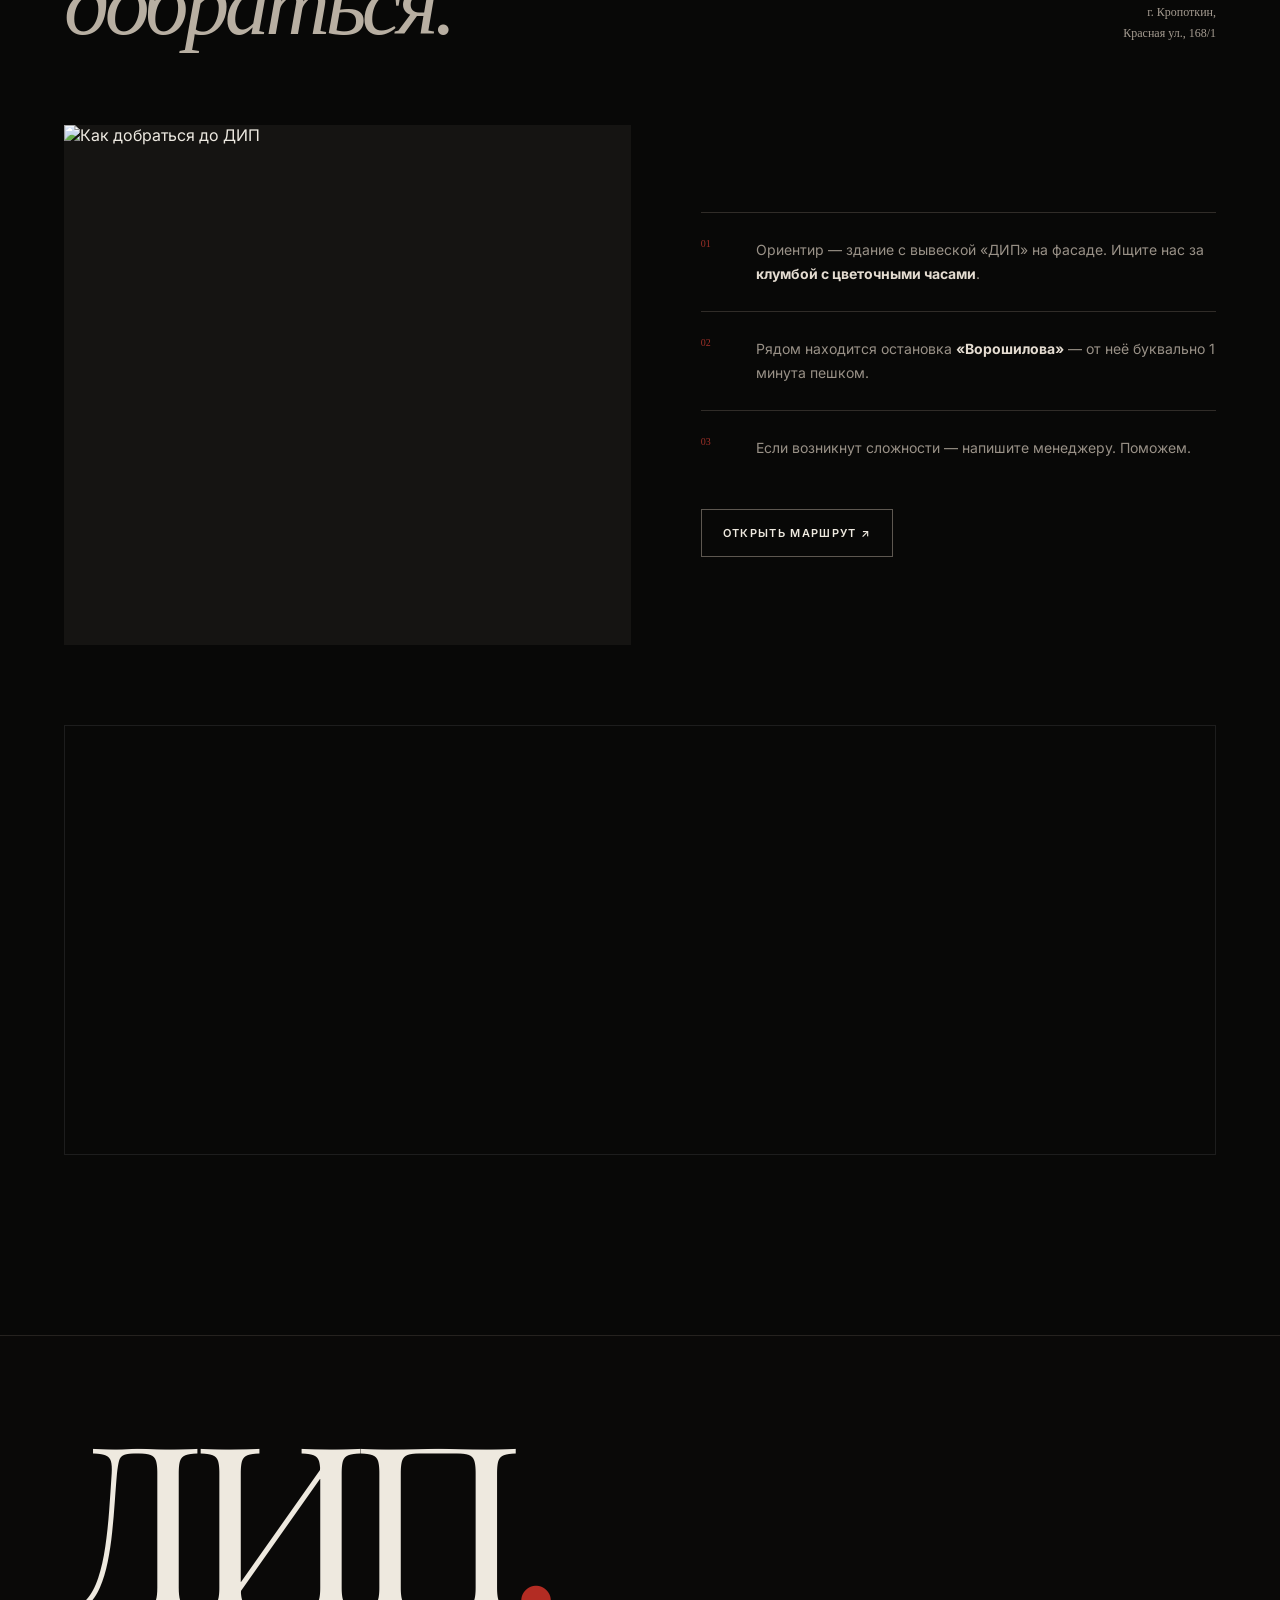
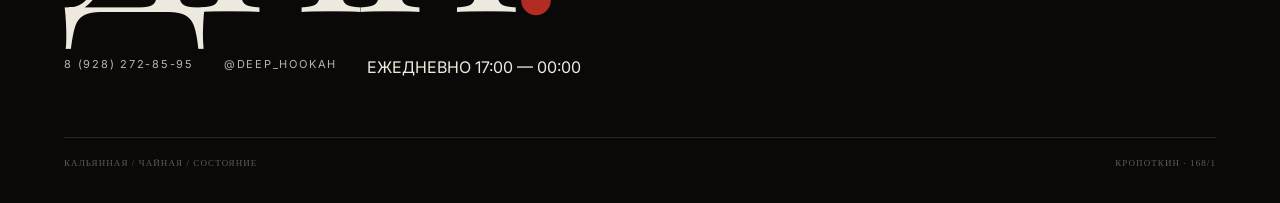
==== commit adfc362d: "Update index.html" ====
--- a/index.html
+++ b/index.html
@@ -112,9 +112,11 @@
   </div>
 
   <div class="hero-side">
-    17:00 — 00:00<br>
-    <span>ЕЖЕДНЕВНО</span>
-  </div>
+    17:00 — 00:00 <br>
+    <span>ПН–ЧТ, ВС</span> <br>
+    17:00 — 01:00 <br>
+    <span>ПТ–СБ</span>
+</div>
 
   <div class="hero-index">01 / 09</div>
 
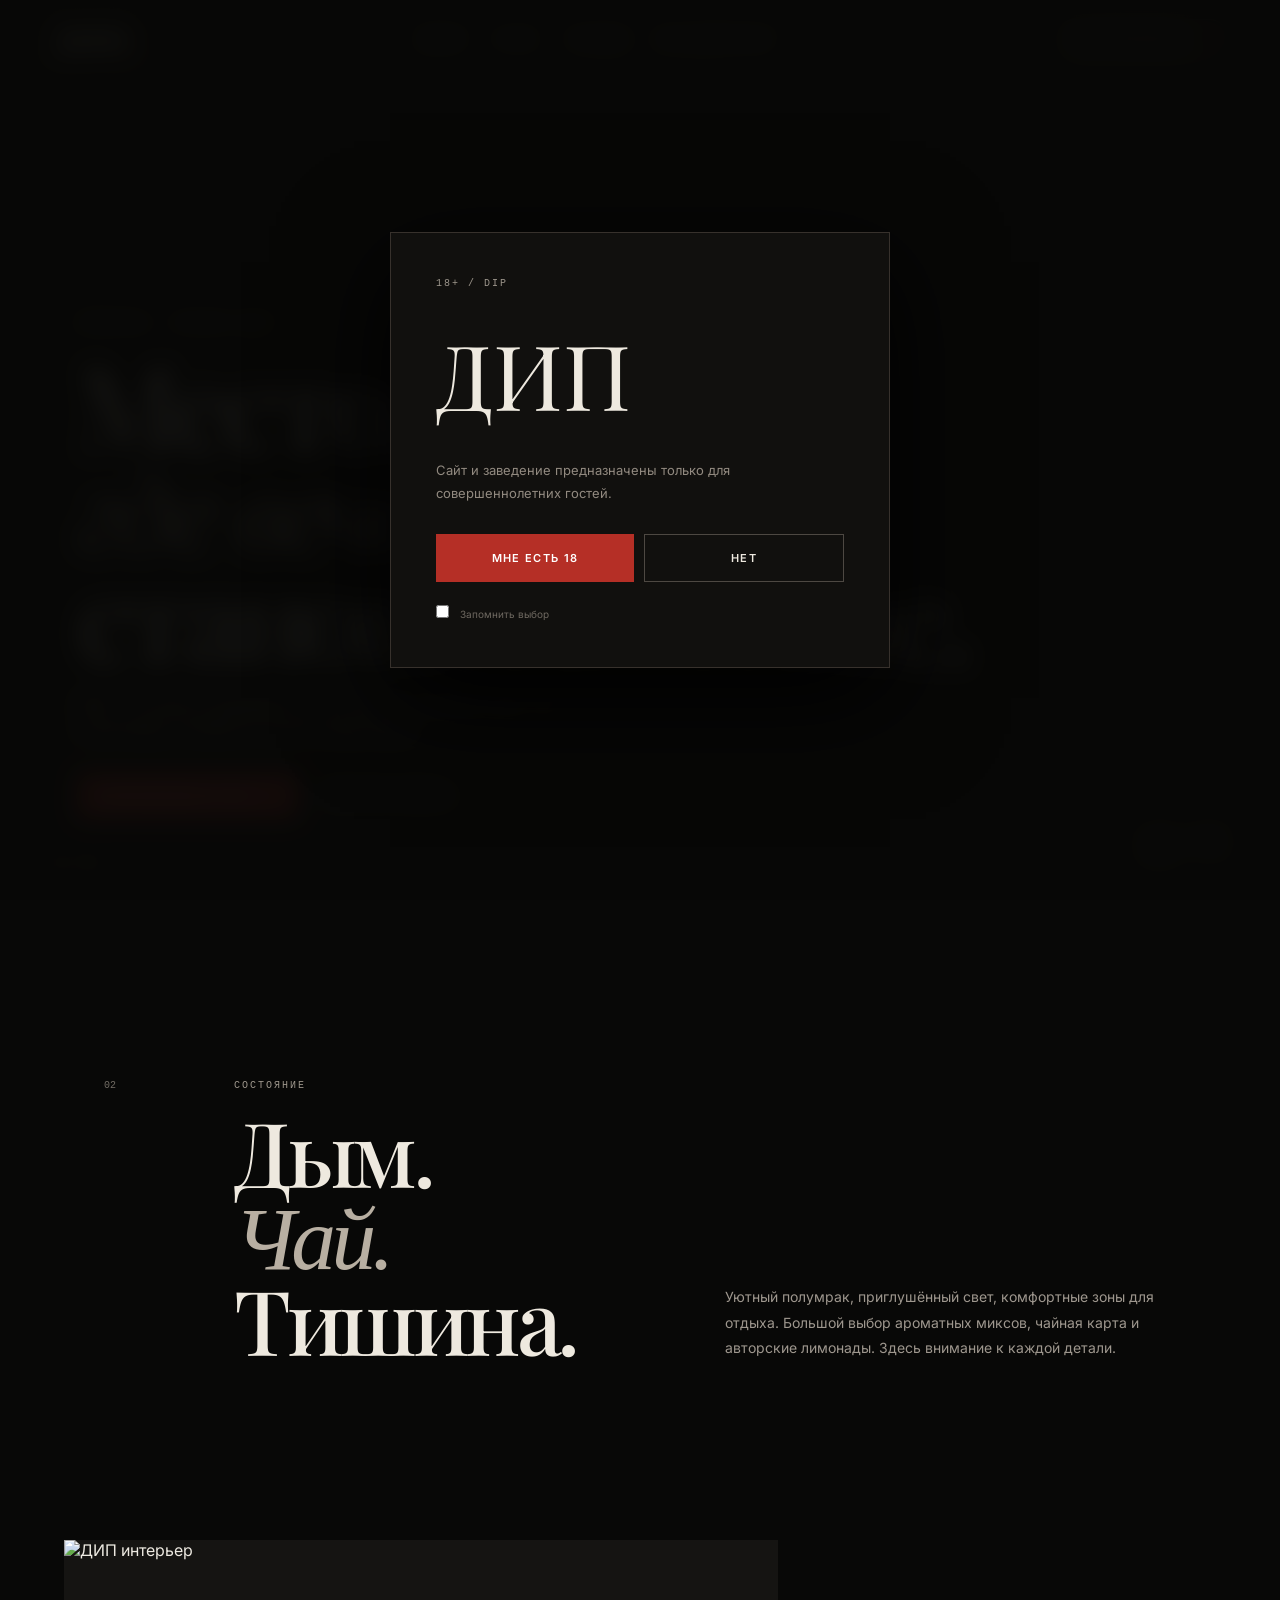
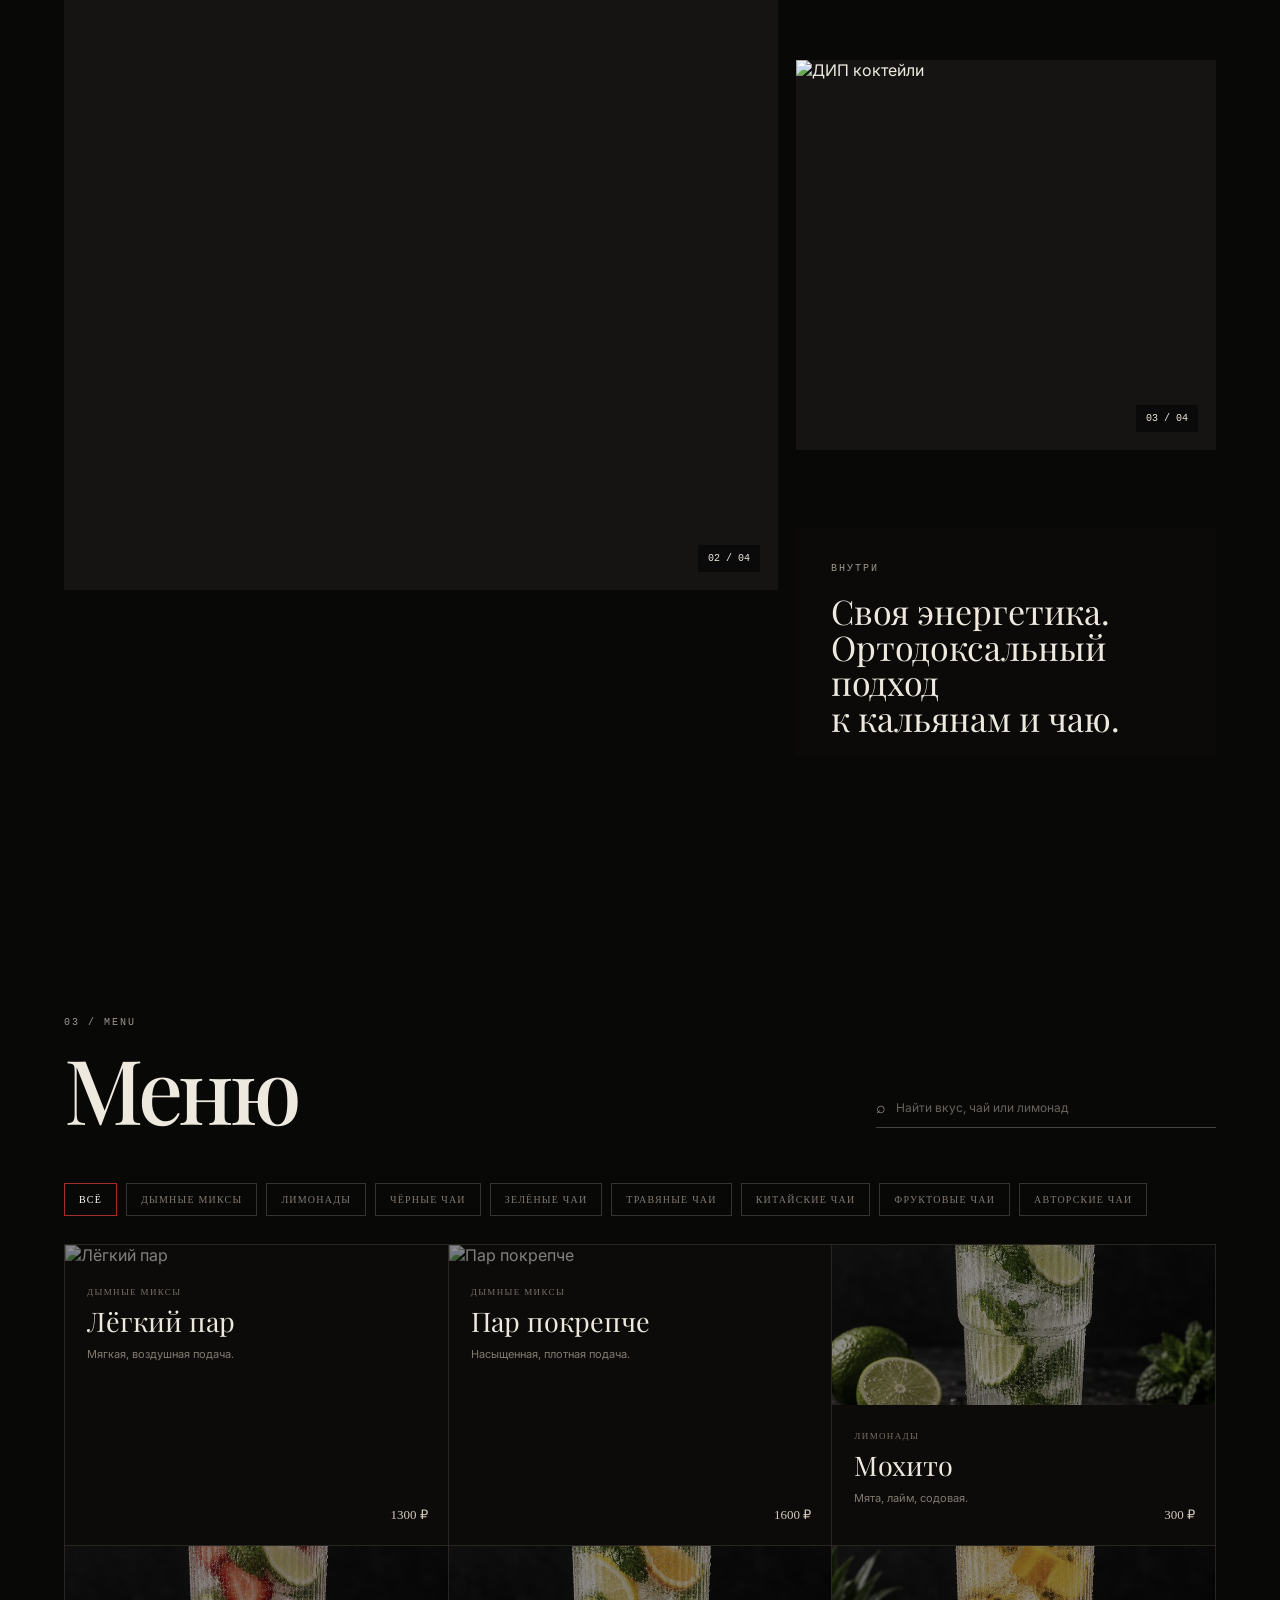
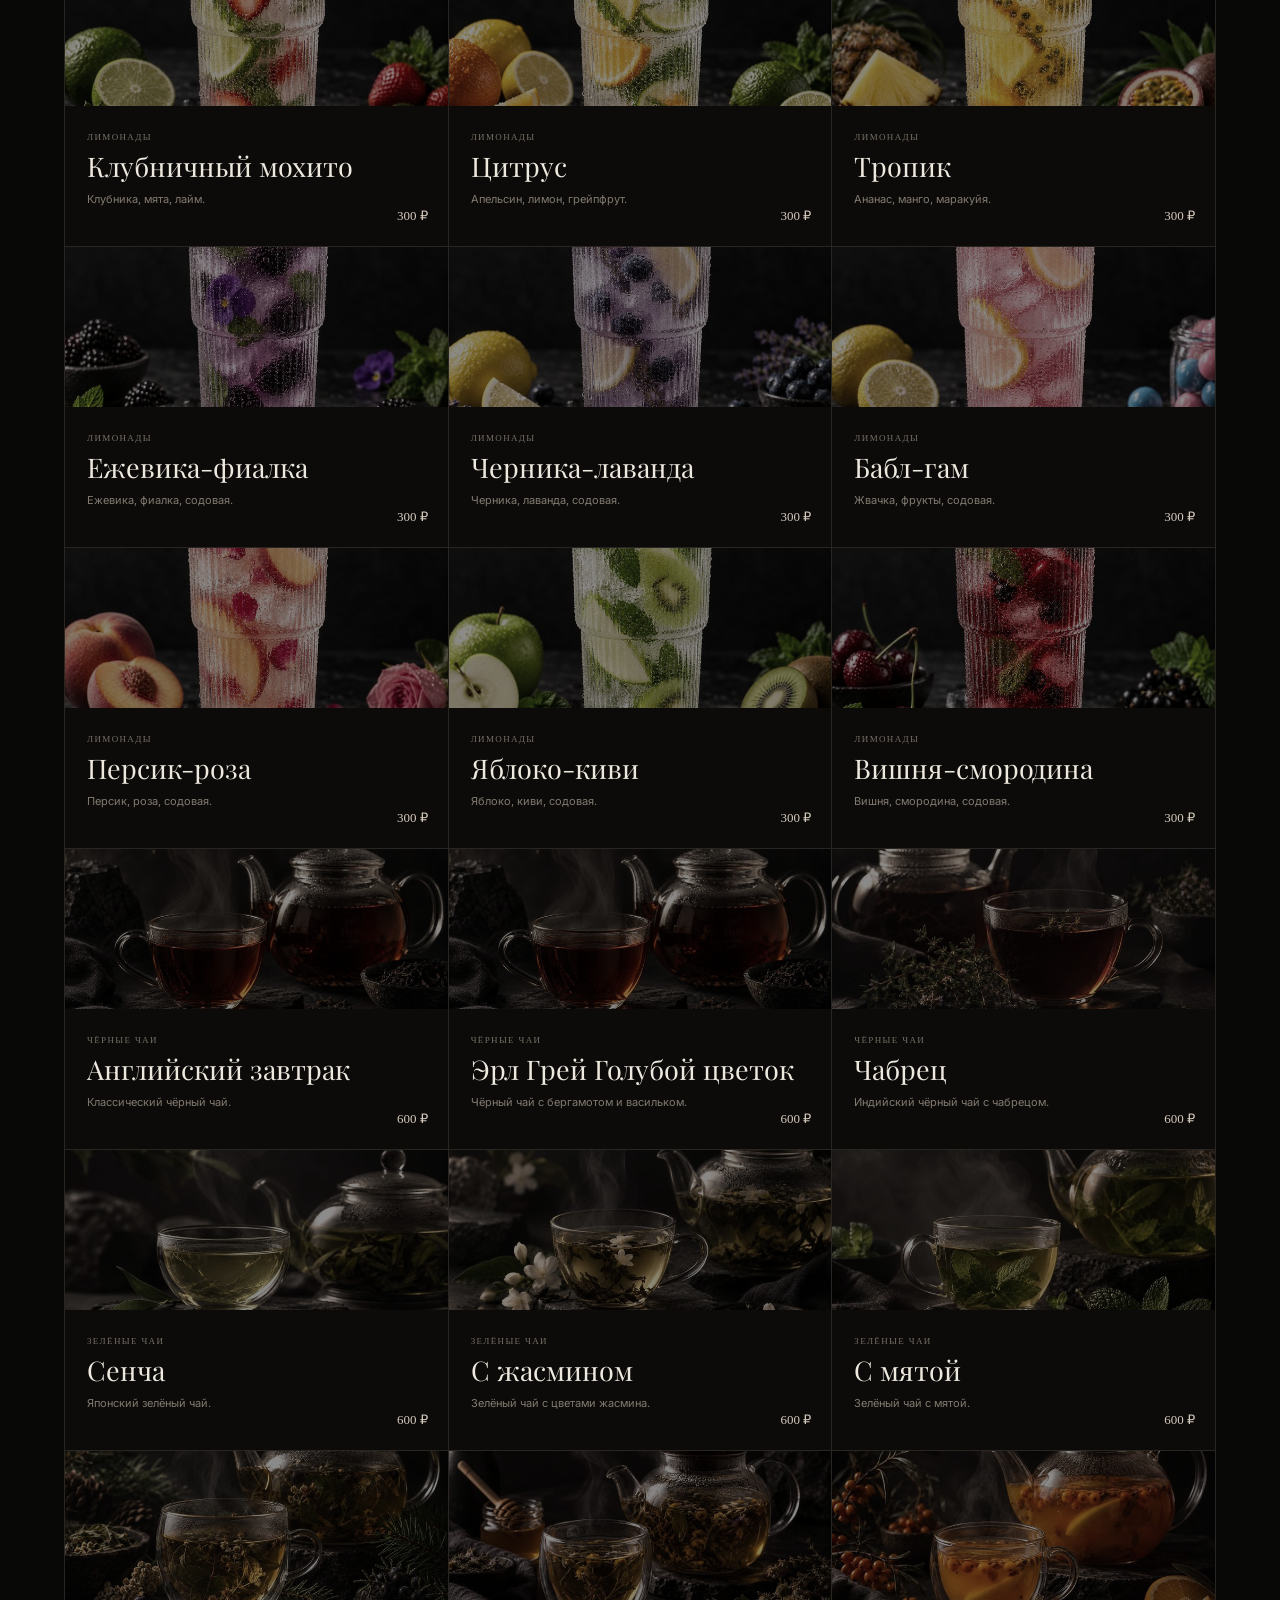
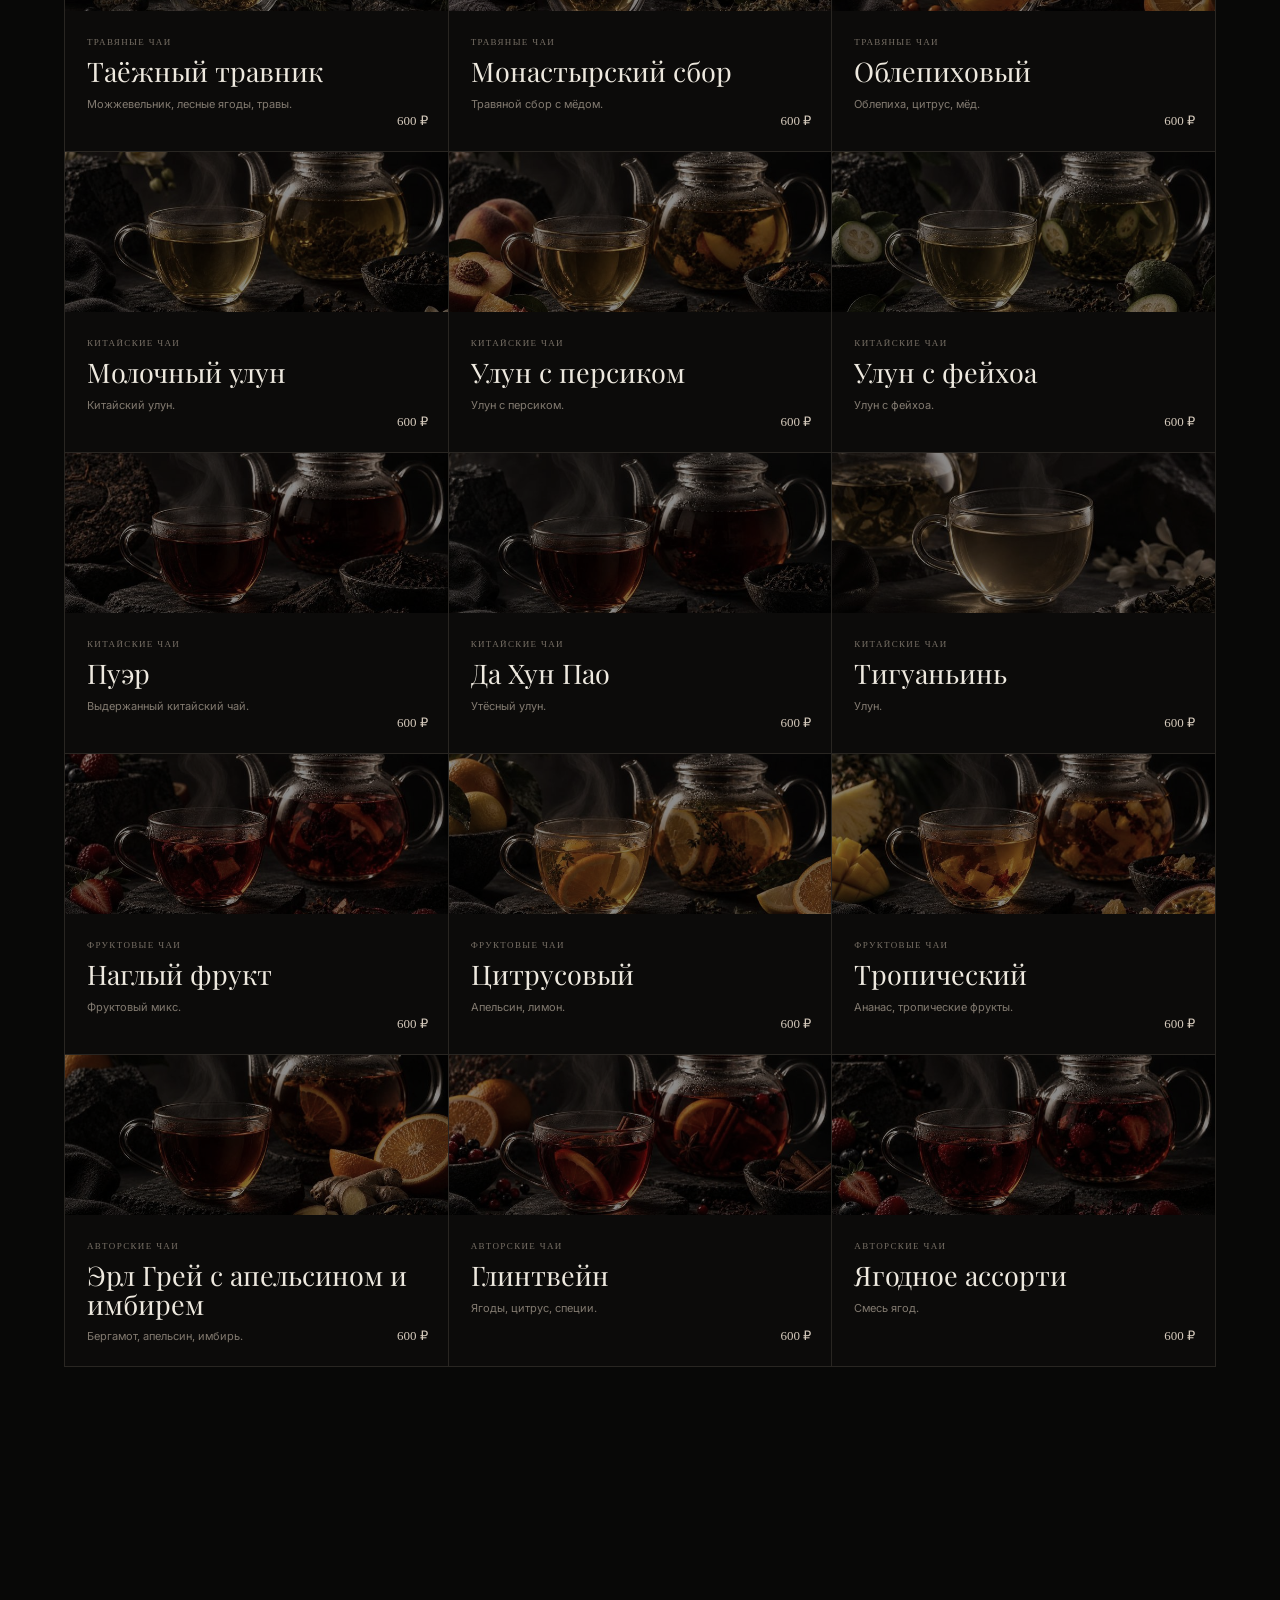
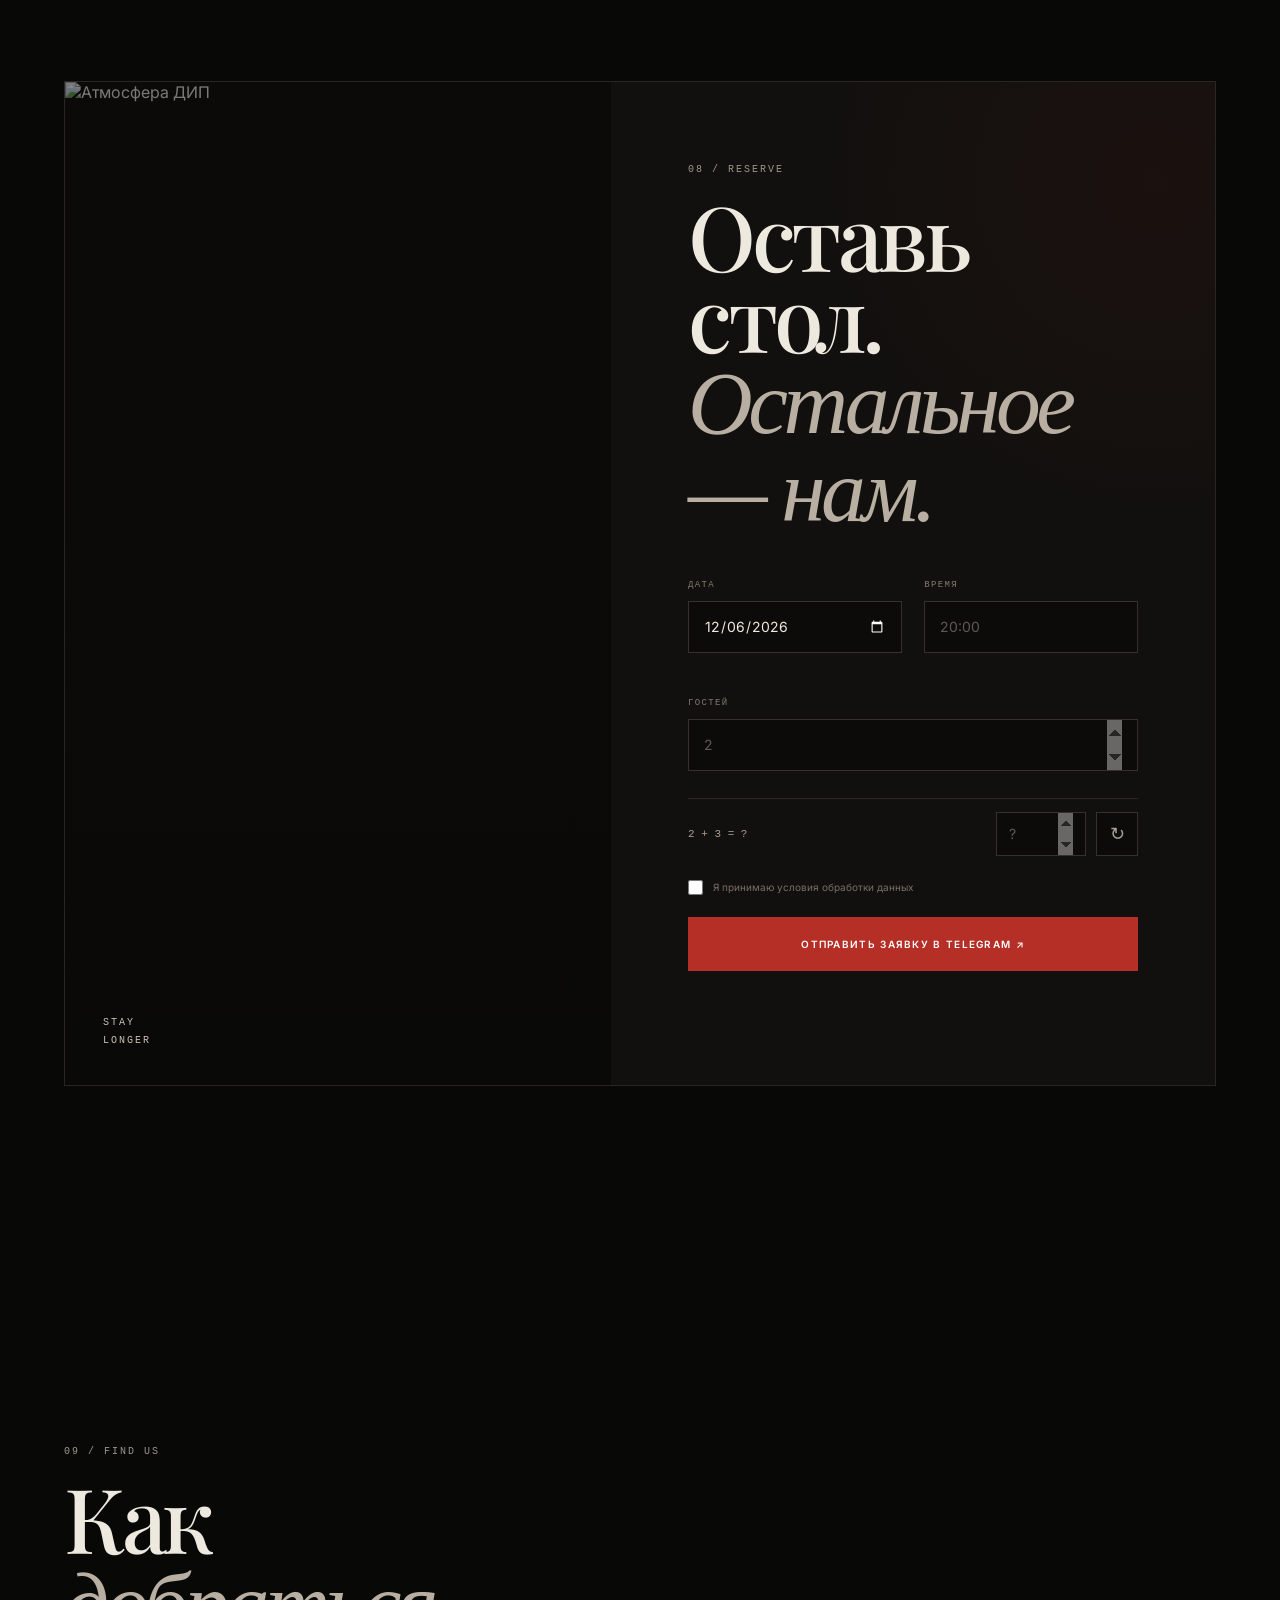
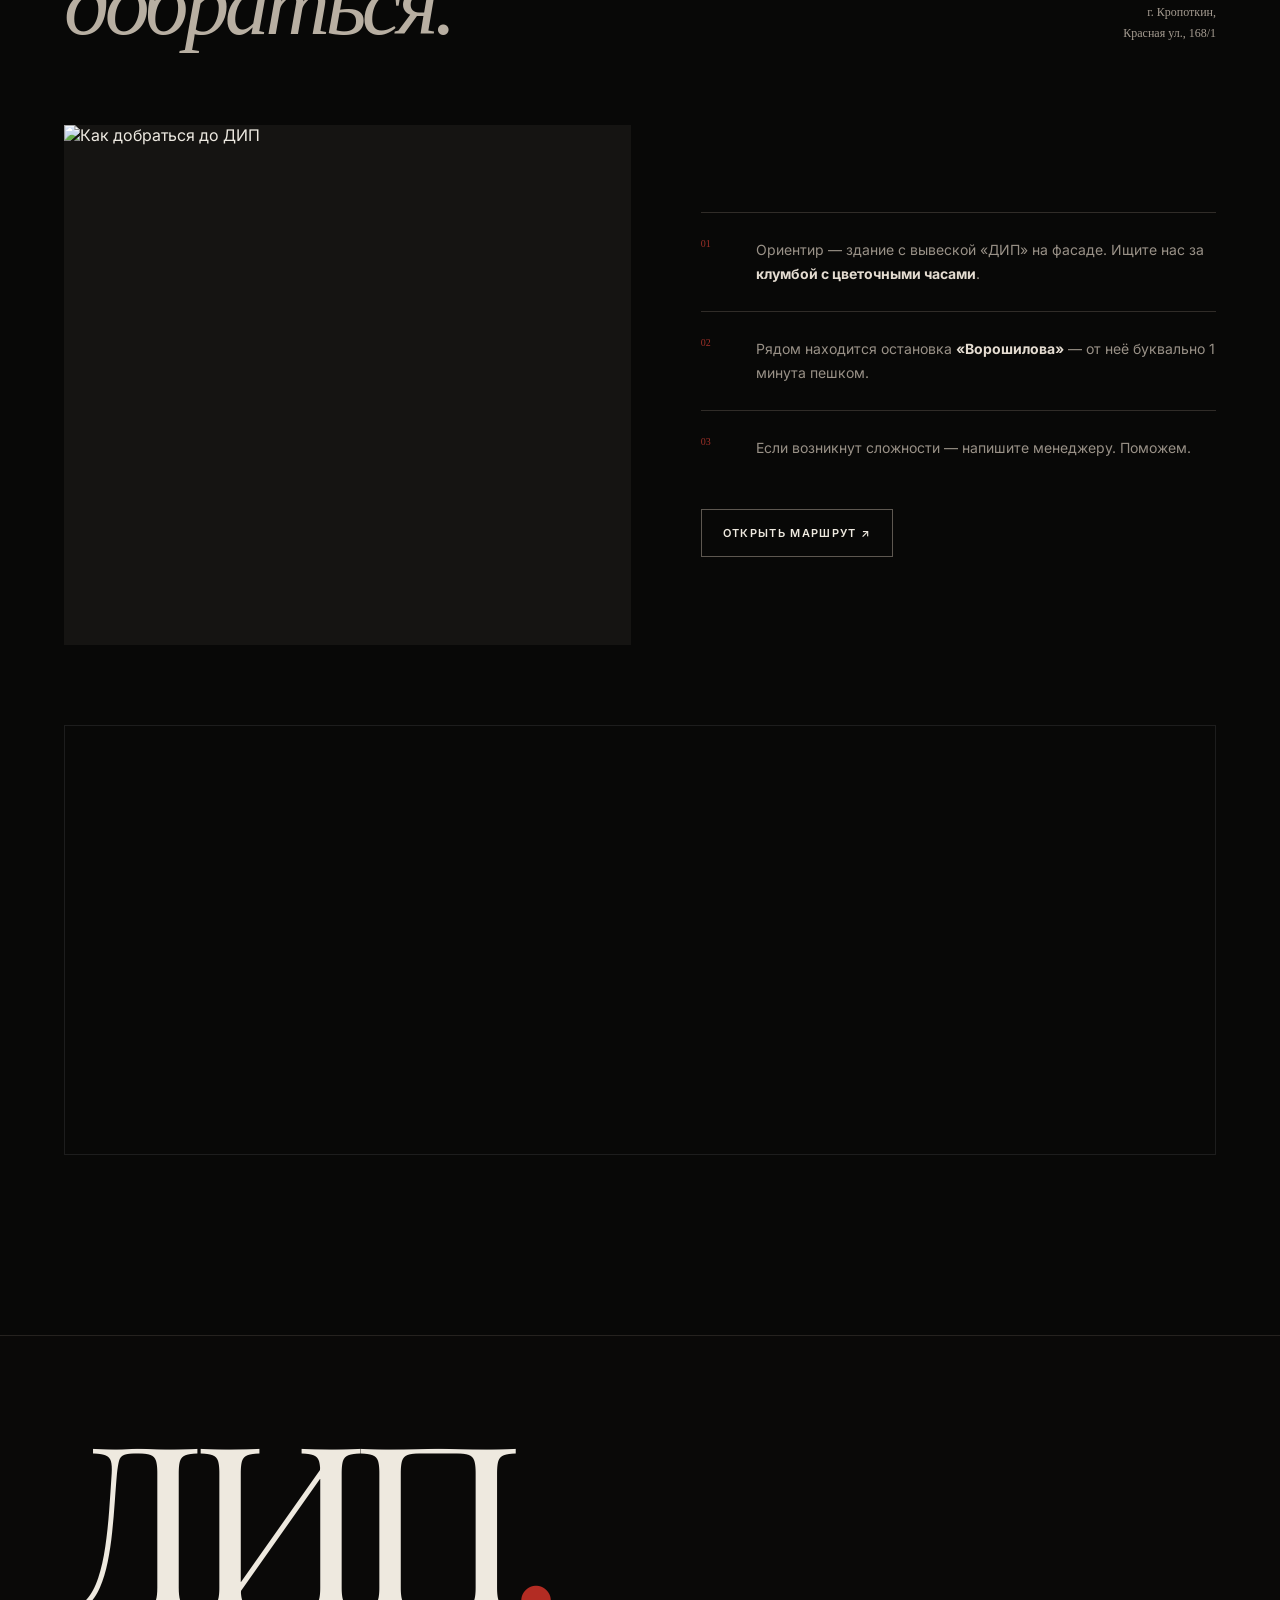
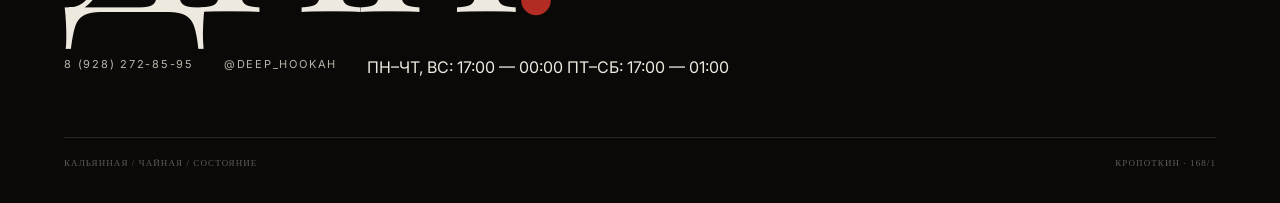
==== commit 7664f865: "Update index.html" ====
--- a/index.html
+++ b/index.html
@@ -440,8 +440,9 @@
     </a>
 
     <span>
-      ЕЖЕДНЕВНО 17:00 — 00:00
-    </span>
+  ПН–ЧТ, ВС: 17:00 — 00:00
+  ПТ–СБ: 17:00 — 01:00
+</span>
   </div>
 
   <div class="footer-bottom">
